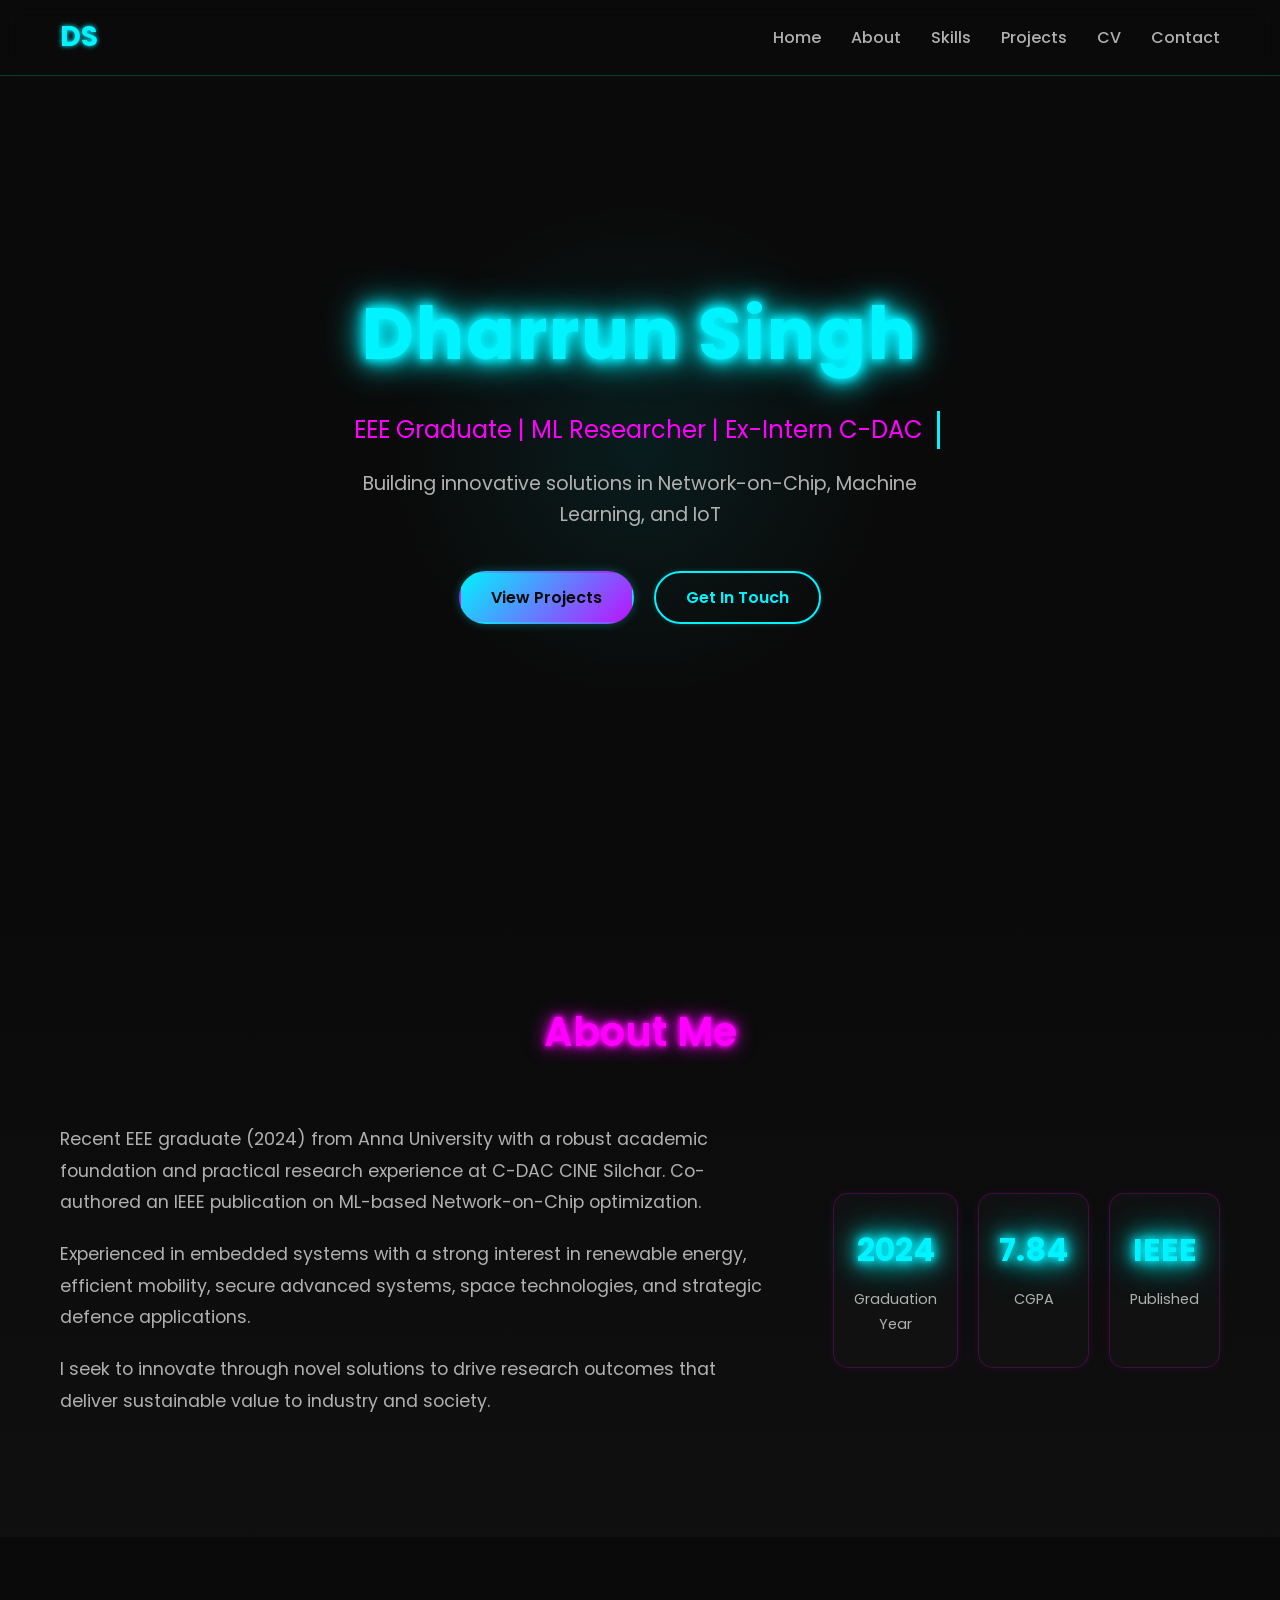
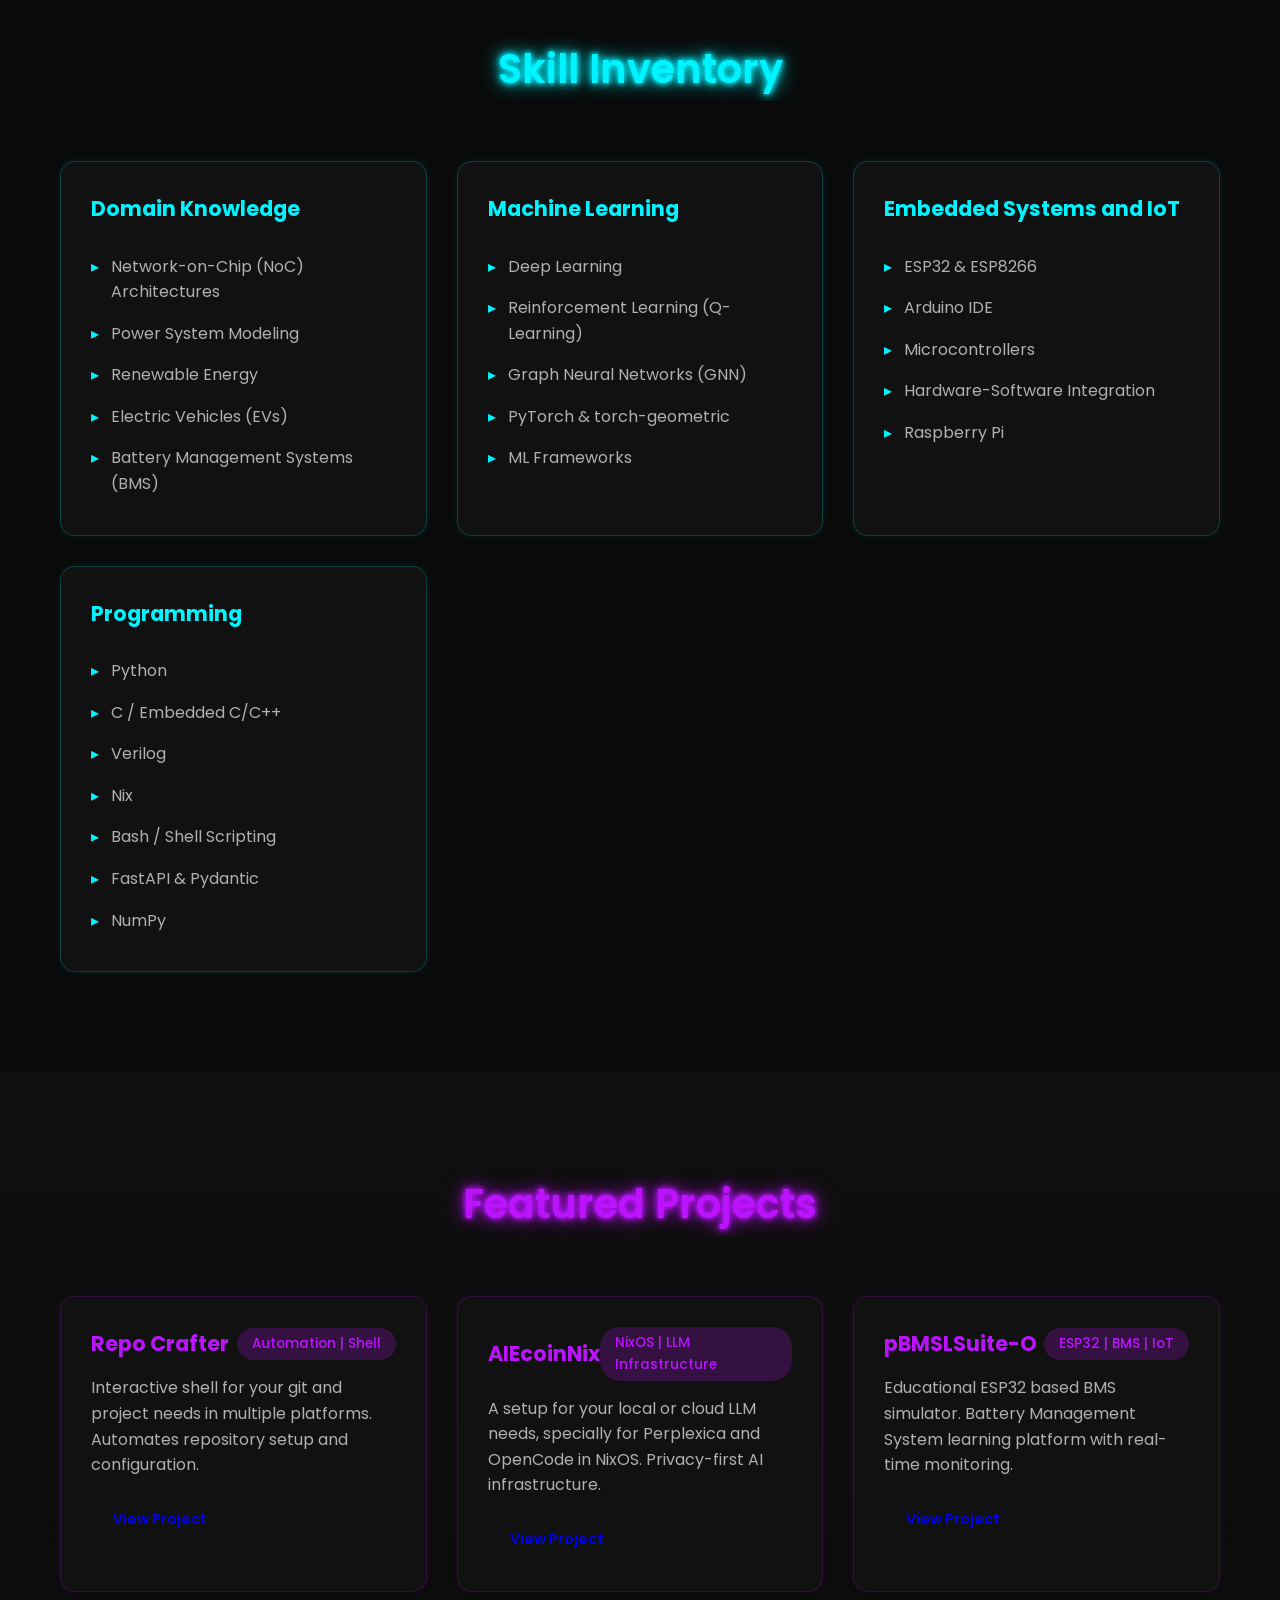
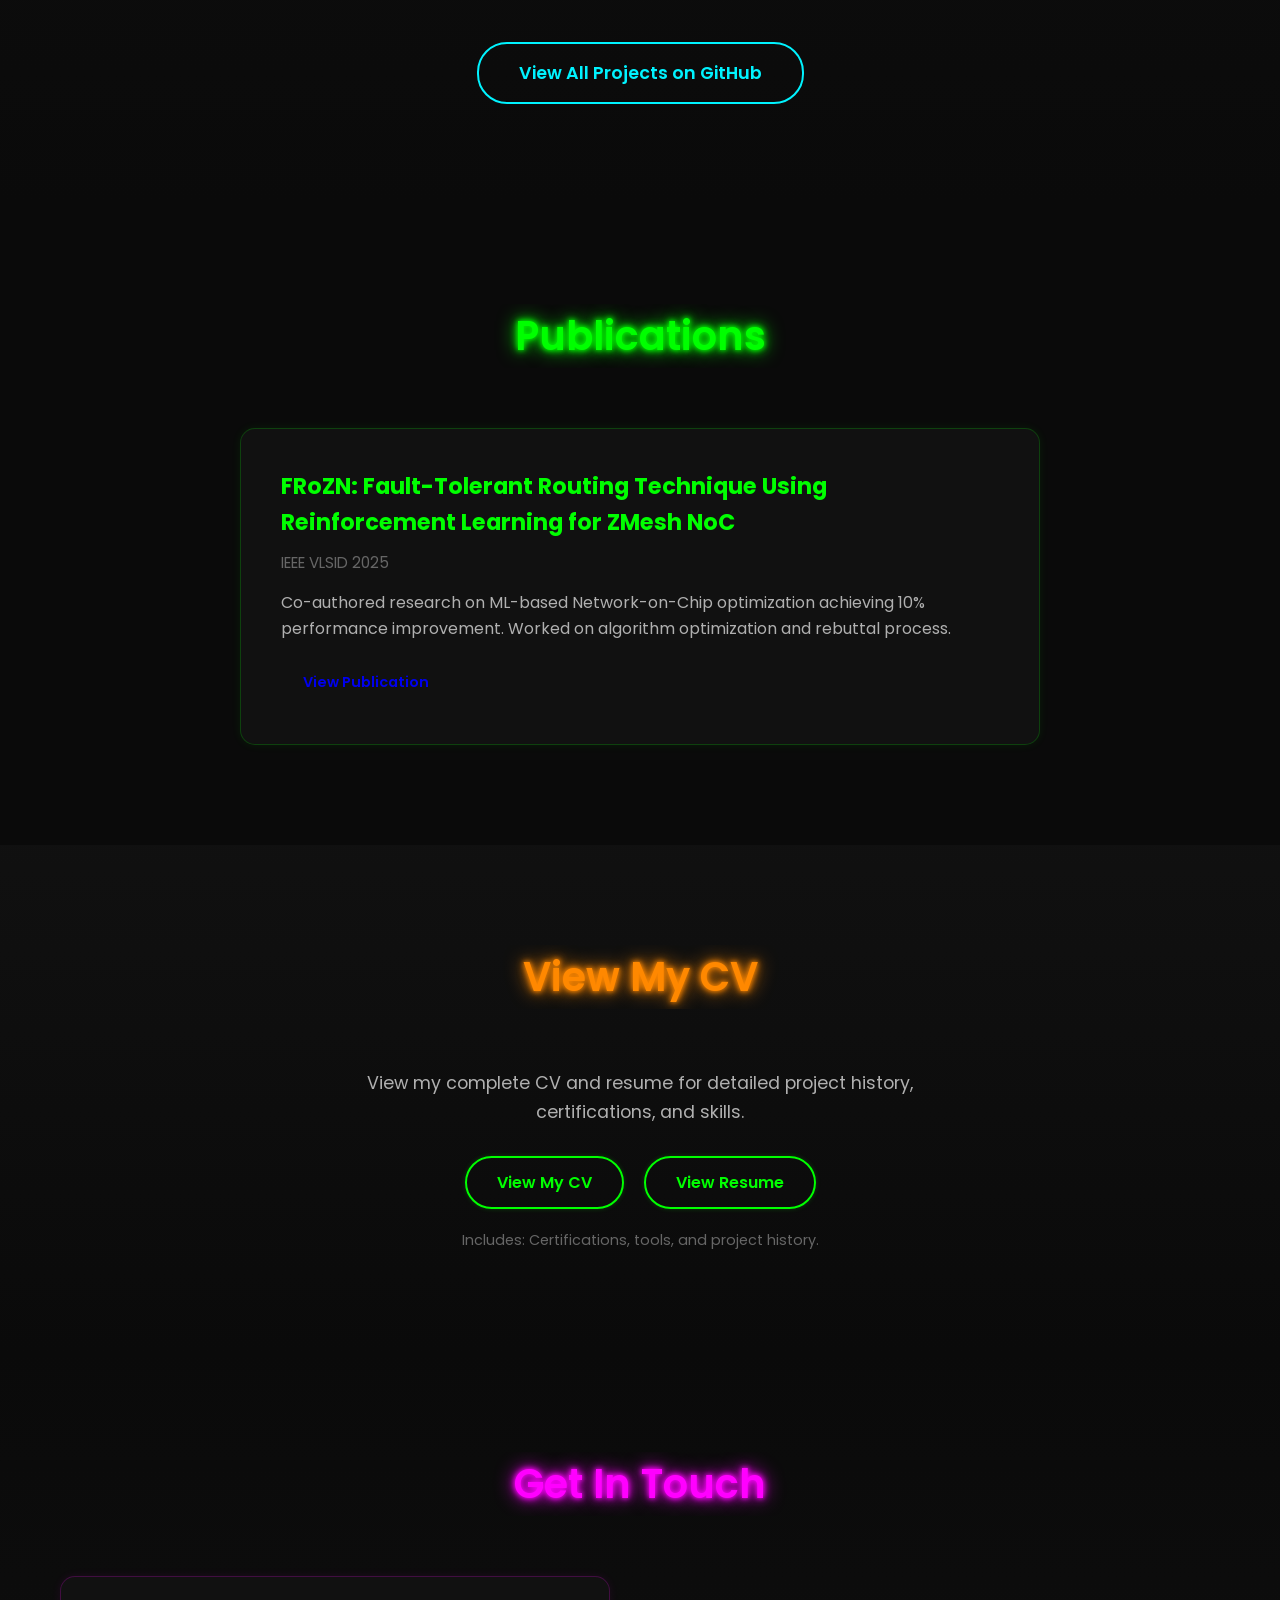
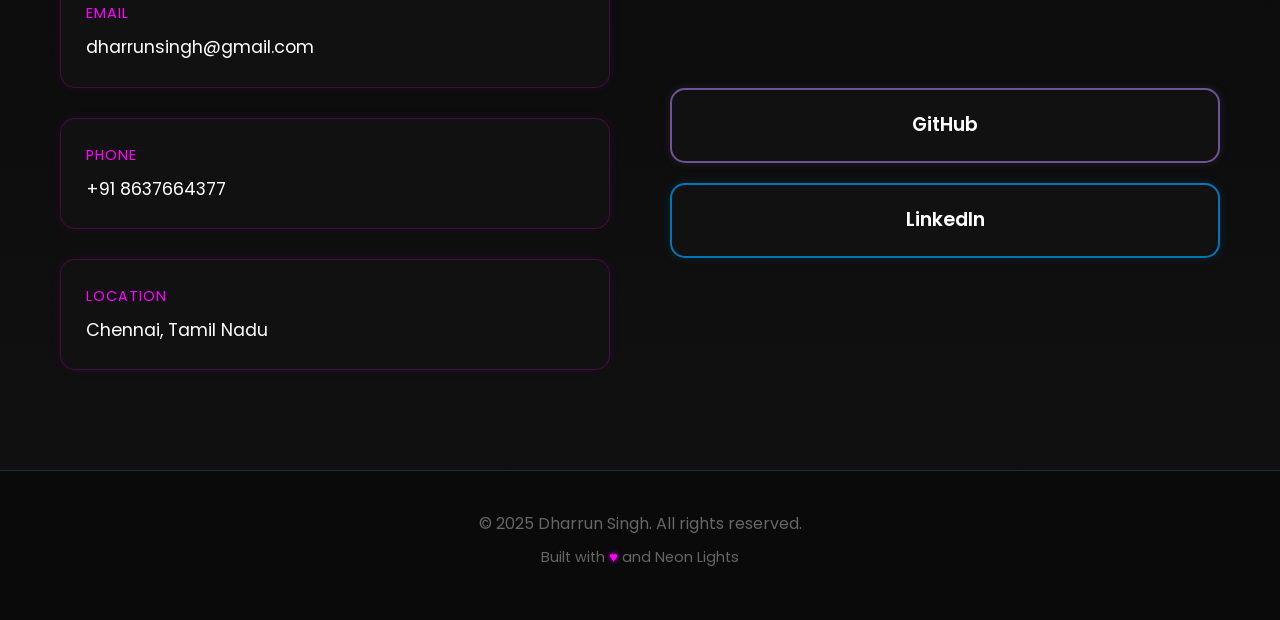
==== index.html @ f87e3d82 "Update CV section: View buttons with radium green style, shorter text" ====
<!DOCTYPE html>
<html lang="en">
<head>
    <meta charset="UTF-8">
    <meta name="viewport" content="width=device-width, initial-scale=1.0">
    <title>Dharrun Singh - Portfolio</title>
    <link rel="stylesheet" href="style.css">
    <link href="https://fonts.googleapis.com/css2?family=Poppins:wght@300;400;600;700&display=swap" rel="stylesheet">
</head>
<body>
    <!-- Navigation -->
    <nav class="navbar">
        <div class="nav-container">
            <a href="#home" class="nav-logo">DS</a>
            <ul class="nav-menu">
                <li><a href="#home" class="nav-link">Home</a></li>
                <li><a href="#about" class="nav-link">About</a></li>
                <li><a href="#skills" class="nav-link">Skills</a></li>
                <li><a href="#projects" class="nav-link">Projects</a></li>
                <li><a href="#cv" class="nav-link">CV</a></li>
                <li><a href="#contact" class="nav-link">Contact</a></li>
            </ul>
            <div class="hamburger">
                <span class="bar"></span>
                <span class="bar"></span>
                <span class="bar"></span>
            </div>
        </div>
    </nav>

    <!-- Hero Section -->
    <section id="home" class="hero">
        <div class="hero-content">
            <h1 class="neon-text">Dharrun Singh</h1>
            <h2 class="subtitle">EEE Graduate | ML Researcher | Ex-Intern C-DAC</h2>
            <p class="hero-description">Building innovative solutions in Network-on-Chip, Machine Learning, and IoT</p>
            <div class="hero-buttons">
                <a href="#projects" class="btn btn-primary">View Projects</a>
                <a href="#contact" class="btn btn-secondary">Get In Touch</a>
            </div>
        </div>
        <div class="hero-glow"></div>
    </section>

    <!-- About Section -->
    <section id="about" class="about">
        <div class="container">
            <h2 class="section-title neon-text-pink">About Me</h2>
            <div class="about-content">
                <div class="about-text">
                    <p>Recent EEE graduate (2024) from Anna University with a robust academic foundation and practical research experience at C-DAC CINE Silchar. Co-authored an IEEE publication on ML-based Network-on-Chip optimization.</p>
                    <p>Experienced in embedded systems with a strong interest in renewable energy, efficient mobility, secure advanced systems, space technologies, and strategic defence applications.</p>
                    <p>I seek to innovate through novel solutions to drive research outcomes that deliver sustainable value to industry and society.</p>
                </div>
                <div class="about-stats">
                    <div class="stat-item">
                        <span class="stat-number neon-text">2024</span>
                        <span class="stat-label">Graduation Year</span>
                    </div>
                    <div class="stat-item">
                        <span class="stat-number neon-text">7.84</span>
                        <span class="stat-label">CGPA</span>
                    </div>
                    <div class="stat-item">
                        <span class="stat-number neon-text">IEEE</span>
                        <span class="stat-label">Published</span>
                    </div>
                </div>
            </div>
        </div>
    </section>

    <!-- Skills Section -->
    <section id="skills" class="skills">
        <div class="container">
            <h2 class="section-title neon-text-cyan">Skill Inventory</h2>
            <div class="skills-grid">
                <div class="skill-card">
                    <h3>Domain Knowledge</h3>
                    <ul>
                        <li>Network-on-Chip (NoC) Architectures</li>
                        <li>Power System Modeling</li>
                        <li>Renewable Energy</li>
                        <li>Electric Vehicles (EVs)</li>
                        <li>Battery Management Systems (BMS)</li>
                    </ul>
                </div>
                <div class="skill-card">
                    <h3>Machine Learning</h3>
                    <ul>
                        <li>Deep Learning</li>
                        <li>Reinforcement Learning (Q-Learning)</li>
                        <li>Graph Neural Networks (GNN)</li>
                        <li>PyTorch & torch-geometric</li>
                        <li>ML Frameworks</li>
                    </ul>
                </div>
                <div class="skill-card">
                    <h3>Embedded Systems and IoT</h3>
                    <ul>
                        <li>ESP32 & ESP8266</li>
                        <li>Arduino IDE</li>
                        <li>Microcontrollers</li>
                        <li>Hardware-Software Integration</li>
                        <li>Raspberry Pi</li>
                    </ul>
                </div>
                <div class="skill-card">
                    <h3>Programming</h3>
                    <ul>
                        <li>Python</li>
                        <li>C / Embedded C/C++</li>
                        <li>Verilog</li>
                        <li>Nix</li>
                        <li>Bash / Shell Scripting</li>
                        <li>FastAPI & Pydantic</li>
                        <li>NumPy</li>
                    </ul>
                </div>
            </div>
        </div>
    </section>

    <!-- Projects Section -->
    <section id="projects" class="projects">
        <div class="container">
            <h2 class="section-title neon-text-purple">Featured Projects</h2>
            <div class="projects-grid">
                <div class="project-card">
                    <div class="project-header">
                        <h3>Repo Crafter</h3>
                        <span class="project-tag">Automation | Shell</span>
                    </div>
                    <p class="project-description">Interactive shell for your git and project needs in multiple platforms. Automates repository setup and configuration.</p>
                    <div class="project-links">
                        <a href="https://github.com/DevKingofEarth/Repo-Crafter" target="_blank" class="btn btn-small">View Project</a>
                    </div>
                </div>
                <div class="project-card">
                    <div class="project-header">
                        <h3>AIEcoinNix</h3>
                        <span class="project-tag">NixOS | LLM Infrastructure</span>
                    </div>
                    <p class="project-description">A setup for your local or cloud LLM needs, specially for Perplexica and OpenCode in NixOS. Privacy-first AI infrastructure.</p>
                    <div class="project-links">
                        <a href="https://github.com/DevKingofEarth/AIEcoinNix" target="_blank" class="btn btn-small">View Project</a>
                    </div>
                </div>
                <div class="project-card">
                    <div class="project-header">
                        <h3>pBMSLSuite-O</h3>
                        <span class="project-tag">ESP32 | BMS | IoT</span>
                    </div>
                    <p class="project-description">Educational ESP32 based BMS simulator. Battery Management System learning platform with real-time monitoring.</p>
                    <div class="project-links">
                        <a href="https://github.com/DevKingofEarth/pBMSLSuite-O" target="_blank" class="btn btn-small">View Project</a>
                    </div>
                </div>

            </div>
            <div class="github-link">
                <a href="https://github.com/DevKingofEarth" target="_blank" class="btn btn-outline">
                    <span>View All Projects on GitHub</span>
                </a>
            </div>
        </div>
    </section>

    <!-- Publications Section -->
    <section class="publications">
        <div class="container">
            <h2 class="section-title neon-text-lime">Publications</h2>
            <div class="publication-card">
                <h3>FRoZN: Fault-Tolerant Routing Technique Using Reinforcement Learning for ZMesh NoC</h3>
                <p class="publication-publisher">IEEE VLSID 2025</p>
                <p class="publication-description">Co-authored research on ML-based Network-on-Chip optimization achieving 10% performance improvement. Worked on algorithm optimization and rebuttal process.</p>
                <a href="https://ieeexplore.ieee.org/document/10900681" target="_blank" class="btn btn-small">View Publication</a>
            </div>
        </div>
    </section>

    <!-- CV Section -->
    <section id="cv" class="cv-download">
        <div class="container">
            <h2 class="section-title neon-text-orange">View My CV</h2>
            <div class="cv-content">
                <p class="cv-description">View my complete CV and resume for detailed project history, certifications, and skills.</p>
                <div class="cv-buttons">
                    <a href="https://rxresu.me/devkingofearth/dharrun-singh-cv" target="_blank" rel="noopener noreferrer" class="btn btn-cv">
                        View My CV
                    </a>
                    <a href="https://rxresu.me/devkingofearth/dharrun-singh-resume" target="_blank" rel="noopener noreferrer" class="btn btn-cv">
                        View Resume
                    </a>
                </div>
                <p class="cv-note">Includes: Certifications, tools, and project history.</p>
            </div>
        </div>
    </section>

    <!-- Contact Section -->
    <section id="contact" class="contact">
        <div class="container">
            <h2 class="section-title neon-text-pink">Get In Touch</h2>
            <div class="contact-content">
                <div class="contact-info">
                    <div class="contact-item">
                        <span class="contact-label">Email</span>
                        <a href="mailto:dharrunsingh@gmail.com" class="contact-value">dharrunsingh@gmail.com</a>
                    </div>
                    <div class="contact-item">
                        <span class="contact-label">Phone</span>
                        <a href="tel:+918637664377" class="contact-value">+91 8637664377</a>
                    </div>
                    <div class="contact-item">
                        <span class="contact-label">Location</span>
                        <span class="contact-value">Chennai, Tamil Nadu</span>
                    </div>
                </div>
                <div class="social-links">
                    <a href="https://github.com/DevKingofEarth" target="_blank" class="social-link github">
                        <span>GitHub</span>
                    </a>
                    <a href="https://www.linkedin.com/in/dharrun-singh" target="_blank" class="social-link linkedin">
                        <span>LinkedIn</span>
                    </a>
                </div>
            </div>
        </div>
    </section>

    <!-- Footer -->
    <footer class="footer">
        <div class="container">
            <p>&copy; 2025 Dharrun Singh. All rights reserved.</p>
            <p class="footer-tagline">Built with <span class="neon-heart">♥</span> and Neon Lights</p>
        </div>
    </footer>

    <script>
        // Mobile menu toggle
        const hamburger = document.querySelector('.hamburger');
        const navMenu = document.querySelector('.nav-menu');

        hamburger.addEventListener('click', () => {
            hamburger.classList.toggle('active');
            navMenu.classList.toggle('active');
        });

        // Close menu on link click
        document.querySelectorAll('.nav-link').forEach(link => {
            link.addEventListener('click', () => {
                hamburger.classList.remove('active');
                navMenu.classList.remove('active');
            });
        });

        // Smooth scroll
        document.querySelectorAll('a[href^="#"]').forEach(anchor => {
            anchor.addEventListener('click', function (e) {
                e.preventDefault();
                document.querySelector(this.getAttribute('href')).scrollIntoView({
                    behavior: 'smooth'
                });
            });
        });
    </script>
    
    <!-- Scroll Animations -->
    <script src="animations.js"></script>
</body>
</html>
---- style.css ----
/* ===== CSS Reset & Base ===== */
* {
    margin: 0;
    padding: 0;
    box-sizing: border-box;
}

:root {
    /* Neon Colors */
    --neon-cyan: #00f3ff;
    --neon-pink: #ff00ff;
    --neon-purple: #bc13fe;
    --neon-lime: #00ff00;
    --neon-orange: #ff8800;
    
    /* Background */
    --bg-dark: #0a0a0a;
    --bg-card: #111111;
    --bg-card-hover: #1a1a1a;
    
    /* Text */
    --text-primary: #ffffff;
    --text-secondary: #b0b0b0;
    --text-muted: #666666;
}

body {
    font-family: 'Poppins', sans-serif;
    background-color: var(--bg-dark);
    color: var(--text-primary);
    line-height: 1.6;
    overflow-x: hidden;
}

.container {
    max-width: 1200px;
    margin: 0 auto;
    padding: 0 20px;
}

/* ===== Neon Text Effects ===== */
.neon-text {
    color: var(--neon-cyan);
    text-shadow:
        0 0 8px var(--neon-cyan),
        0 0 15px var(--neon-cyan),
        0 0 25px var(--neon-cyan),
        0 0 40px var(--neon-cyan);
    animation: neon-pulse 2s ease-in-out infinite alternate;
}

.neon-text-pink {
    color: var(--neon-pink);
    text-shadow:
        0 0 5px var(--neon-pink),
        0 0 10px var(--neon-pink),
        0 0 20px var(--neon-pink);
}

.neon-text-cyan {
    color: var(--neon-cyan);
    text-shadow:
        0 0 5px var(--neon-cyan),
        0 0 10px var(--neon-cyan),
        0 0 20px var(--neon-cyan);
}

.neon-text-purple {
    color: var(--neon-purple);
    text-shadow:
        0 0 5px var(--neon-purple),
        0 0 10px var(--neon-purple),
        0 0 20px var(--neon-purple);
}

.neon-text-lime {
    color: var(--neon-lime);
    text-shadow:
        0 0 5px var(--neon-lime),
        0 0 10px var(--neon-lime),
        0 0 20px var(--neon-lime);
}

@keyframes neon-pulse {
    from {
        text-shadow:
            0 0 5px var(--neon-cyan),
            0 0 10px var(--neon-cyan),
            0 0 20px var(--neon-cyan);
    }
    to {
        text-shadow:
            0 0 10px var(--neon-cyan),
            0 0 20px var(--neon-cyan),
            0 0 30px var(--neon-cyan),
            0 0 40px var(--neon-cyan);
    }
}

/* ===== Navigation ===== */
.navbar {
    position: fixed;
    top: 0;
    left: 0;
    right: 0;
    background: rgba(10, 10, 10, 0.9);
    backdrop-filter: blur(10px);
    border-bottom: 1px solid rgba(0, 243, 255, 0.2);
    z-index: 1000;
    padding: 15px 0;
}

.nav-container {
    max-width: 1200px;
    margin: 0 auto;
    padding: 0 20px;
    display: flex;
    justify-content: space-between;
    align-items: center;
}

.nav-logo {
    font-size: 28px;
    font-weight: 700;
    color: var(--neon-cyan);
    text-decoration: none;
    text-shadow: 0 0 5px var(--neon-cyan);
    transition: all 0.3s ease;
}

.nav-logo:hover {
    text-shadow: 0 0 10px var(--neon-cyan), 0 0 20px var(--neon-cyan);
}

.nav-menu {
    display: flex;
    list-style: none;
    gap: 30px;
}

.nav-link {
    color: var(--text-secondary);
    text-decoration: none;
    font-weight: 500;
    transition: all 0.3s ease;
    position: relative;
}

.nav-link:hover {
    color: var(--neon-cyan);
}

.nav-link::after {
    content: '';
    position: absolute;
    bottom: -5px;
    left: 0;
    width: 0;
    height: 2px;
    background: var(--neon-cyan);
    box-shadow: 0 0 5px var(--neon-cyan);
    transition: width 0.3s ease;
}

.nav-link:hover::after {
    width: 100%;
}

.hamburger {
    display: none;
    flex-direction: column;
    cursor: pointer;
    gap: 5px;
}

.bar {
    width: 25px;
    height: 3px;
    background: var(--neon-cyan);
    box-shadow: 0 0 5px var(--neon-cyan);
    transition: all 0.3s ease;
}

/* ===== Hero Section ===== */
.hero {
    min-height: 100vh;
    display: flex;
    align-items: center;
    justify-content: center;
    position: relative;
    overflow: hidden;
    padding: 100px 20px;
}

.hero-content {
    text-align: center;
    z-index: 2;
}

.hero h1 {
    font-size: 4.5rem;
    font-weight: 700;
    margin-bottom: 20px;
    letter-spacing: 2px;
}

.subtitle {
    font-size: 1.5rem;
    color: var(--neon-pink);
    margin-bottom: 20px;
    font-weight: 400;
}

.hero-description {
    font-size: 1.2rem;
    color: var(--text-secondary);
    max-width: 600px;
    margin: 0 auto 40px;
}

.hero-buttons {
    display: flex;
    gap: 20px;
    justify-content: center;
    flex-wrap: wrap;
}

.hero-glow {
    position: absolute;
    width: 500px;
    height: 500px;
    background: radial-gradient(circle, rgba(0, 243, 255, 0.08) 0%, transparent 70%);
    top: 50%;
    left: 50%;
    transform: translate(-50%, -50%);
    pointer-events: none;
    z-index: 1;
}

/* ===== Buttons ===== */
.btn {
    padding: 12px 30px;
    border-radius: 30px;
    text-decoration: none;
    font-weight: 600;
    transition: all 0.3s ease;
    display: inline-block;
    border: 2px solid transparent;
}

.btn-primary {
    background: linear-gradient(135deg, var(--neon-cyan), var(--neon-purple));
    color: var(--bg-dark);
    box-shadow: 0 0 10px rgba(0, 243, 255, 0.3);
}

.btn-primary:hover {
    box-shadow: 0 0 15px rgba(0, 243, 255, 0.4), 0 0 30px rgba(188, 19, 254, 0.3);
    transform: translateY(-3px);
}

.btn-secondary {
    background: transparent;
    color: var(--neon-cyan);
    border: 2px solid var(--neon-cyan);
    box-shadow: 0 0 5px rgba(0, 243, 255, 0.2);
}

.btn-secondary:hover {
    background: rgba(0, 243, 255, 0.1);
    box-shadow: 0 0 10px rgba(0, 243, 255, 0.3);
}

.btn-outline {
    background: transparent;
    color: var(--neon-cyan);
    border: 2px solid var(--neon-cyan);
    padding: 15px 40px;
    font-size: 1.1rem;
}

.btn-outline:hover {
    background: var(--neon-cyan);
    color: var(--bg-dark);
    box-shadow: 0 0 15px var(--neon-cyan);
}

/* CV Buttons - Radium Green Style */
.btn-cv {
    background: transparent;
    color: var(--neon-lime);
    border: 2px solid var(--neon-lime);
    box-shadow: 0 0 5px rgba(0, 255, 0, 0.2);
}

.btn-cv:hover {
    background: rgba(0, 255, 0, 0.1);
    box-shadow: 0 0 10px rgba(0, 255, 0, 0.3);
    transform: translateY(-3px);
}

.btn-small {
    padding: 8px 20px;
    font-size: 0.9rem;
}

.btn.disabled {
    opacity: 0.5;
    cursor: not-allowed;
}

/* ===== Section Titles ===== */
.section-title {
    font-size: 2.5rem;
    text-align: center;
    margin-bottom: 60px;
    font-weight: 600;
}

/* ===== About Section ===== */
.about {
    padding: 100px 0;
    background: linear-gradient(180deg, var(--bg-dark) 0%, rgba(17, 17, 17, 0.8) 100%);
}

.about-content {
    display: grid;
    grid-template-columns: 2fr 1fr;
    gap: 60px;
    align-items: center;
}

.about-text p {
    color: var(--text-secondary);
    margin-bottom: 20px;
    font-size: 1.1rem;
    line-height: 1.8;
}

.about-stats {
    display: grid;
    grid-template-columns: repeat(3, 1fr);
    gap: 20px;
}

.stat-item {
    text-align: center;
    padding: 30px 20px;
    background: var(--bg-card);
    border-radius: 15px;
    border: 1px solid rgba(255, 0, 255, 0.2);
    box-shadow: 0 0 10px rgba(255, 0, 255, 0.08);
    transition: all 0.3s ease;
}

.stat-item:hover {
    transform: translateY(-5px);
    box-shadow: 0 0 15px rgba(255, 0, 255, 0.2);
    border-color: var(--neon-pink);
}

.stat-number {
    display: block;
    font-size: 2rem;
    font-weight: 700;
    margin-bottom: 10px;
}

.stat-label {
    color: var(--text-secondary);
    font-size: 0.9rem;
}

/* ===== Skills Section ===== */
.skills {
    padding: 100px 0;
}

.skills-grid {
    display: grid;
    grid-template-columns: repeat(auto-fit, minmax(300px, 1fr));
    gap: 30px;
}

.skill-card {
    background: var(--bg-card);
    border-radius: 15px;
    padding: 30px;
    border: 1px solid rgba(0, 243, 255, 0.2);
    box-shadow: 0 0 10px rgba(0, 243, 255, 0.08);
    transition: all 0.3s ease;
}

.skill-card:hover {
    transform: translateY(-5px);
    box-shadow: 0 0 15px rgba(0, 243, 255, 0.2);
    border-color: var(--neon-cyan);
}

.skill-card h3 {
    color: var(--neon-cyan);
    margin-bottom: 20px;
    font-size: 1.3rem;
}

.skill-card ul {
    list-style: none;
}

.skill-card li {
    color: var(--text-secondary);
    padding: 8px 0;
    padding-left: 20px;
    position: relative;
}

.skill-card li::before {
    content: '▸';
    position: absolute;
    left: 0;
    color: var(--neon-cyan);
}

/* ===== Projects Section ===== */
.projects {
    padding: 100px 0;
    background: linear-gradient(180deg, rgba(17, 17, 17, 0.8) 0%, var(--bg-dark) 100%);
}

.projects-grid {
    display: grid;
    grid-template-columns: repeat(auto-fit, minmax(350px, 1fr));
    gap: 30px;
    margin-bottom: 50px;
}

.project-card {
    background: var(--bg-card);
    border-radius: 15px;
    padding: 30px;
    border: 1px solid rgba(188, 19, 254, 0.2);
    box-shadow: 0 0 10px rgba(188, 19, 254, 0.08);
    transition: all 0.3s ease;
}

.project-card:hover {
    transform: translateY(-5px);
    box-shadow: 0 0 15px rgba(188, 19, 254, 0.2);
    border-color: var(--neon-purple);
}

.project-header {
    display: flex;
    justify-content: space-between;
    align-items: center;
    margin-bottom: 15px;
}

.project-header h3 {
    color: var(--neon-purple);
    font-size: 1.3rem;
}

.project-tag {
    background: rgba(188, 19, 254, 0.2);
    color: var(--neon-purple);
    padding: 5px 15px;
    border-radius: 20px;
    font-size: 0.85rem;
    font-weight: 500;
}

.project-description {
    color: var(--text-secondary);
    margin-bottom: 20px;
    line-height: 1.6;
}

.github-link {
    text-align: center;
}

/* ===== Publications Section ===== */
.publications {
    padding: 100px 0;
}

.publication-card {
    background: var(--bg-card);
    border-radius: 15px;
    padding: 40px;
    border: 1px solid rgba(0, 255, 0, 0.2);
    box-shadow: 0 0 10px rgba(0, 255, 0, 0.08);
    max-width: 800px;
    margin: 0 auto;
    transition: all 0.3s ease;
}

.publication-card:hover {
    box-shadow: 0 0 15px rgba(0, 255, 0, 0.2);
    border-color: var(--neon-lime);
}

.publication-card h3 {
    color: var(--neon-lime);
    font-size: 1.4rem;
    margin-bottom: 10px;
}

.publication-publisher {
    color: var(--text-muted);
    font-size: 0.95rem;
    margin-bottom: 15px;
}

.publication-description {
    color: var(--text-secondary);
    margin-bottom: 20px;
    line-height: 1.6;
}

/* ===== Contact Section ===== */
.contact {
    padding: 100px 0;
    background: linear-gradient(180deg, var(--bg-dark) 0%, rgba(17, 17, 17, 0.9) 100%);
}

.contact-content {
    display: grid;
    grid-template-columns: 1fr 1fr;
    gap: 60px;
}

.contact-info {
    display: flex;
    flex-direction: column;
    gap: 30px;
}

.contact-item {
    background: var(--bg-card);
    padding: 25px;
    border-radius: 15px;
    border: 1px solid rgba(255, 0, 255, 0.2);
    box-shadow: 0 0 10px rgba(255, 0, 255, 0.08);
    transition: all 0.3s ease;
}

.contact-item:hover {
    box-shadow: 0 0 15px rgba(255, 0, 255, 0.2);
    border-color: var(--neon-pink);
}

.contact-label {
    display: block;
    color: var(--neon-pink);
    font-size: 0.9rem;
    margin-bottom: 8px;
    text-transform: uppercase;
    letter-spacing: 1px;
}

.contact-value {
    color: var(--text-primary);
    font-size: 1.1rem;
    text-decoration: none;
    transition: color 0.3s ease;
}

.contact-value:hover {
    color: var(--neon-cyan);
}

.social-links {
    display: flex;
    flex-direction: column;
    justify-content: center;
    gap: 20px;
}

.social-link {
    display: block;
    padding: 20px 40px;
    text-align: center;
    text-decoration: none;
    border-radius: 15px;
    font-weight: 600;
    font-size: 1.2rem;
    transition: all 0.3s ease;
}

.social-link.github {
    background: var(--bg-card);
    color: var(--text-primary);
    border: 2px solid #6e5494;
    box-shadow: 0 0 10px rgba(110, 84, 148, 0.2);
}

.social-link.github:hover {
    background: #6e5494;
    box-shadow: 0 0 15px rgba(110, 84, 148, 0.3);
}

.social-link.linkedin {
    background: var(--bg-card);
    color: var(--text-primary);
    border: 2px solid #0077b5;
    box-shadow: 0 0 10px rgba(0, 119, 181, 0.2);
}

.social-link.linkedin:hover {
    background: #0077b5;
    box-shadow: 0 0 15px rgba(0, 119, 181, 0.3);
}

/* ===== CV Download Section ===== */
.cv-download {
    padding: 100px 0;
    background: linear-gradient(180deg, rgba(17, 17, 17, 0.9) 0%, var(--bg-dark) 100%);
    text-align: center;
}

.cv-content {
    max-width: 600px;
    margin: 0 auto;
}

.cv-description {
    color: var(--text-secondary);
    font-size: 1.1rem;
    margin-bottom: 30px;
}

.cv-buttons {
    display: flex;
    gap: 20px;
    justify-content: center;
    margin-bottom: 20px;
    flex-wrap: wrap;
}

.cv-note {
    color: var(--text-muted);
    font-size: 0.9rem;
}

.neon-text-orange {
    color: #ff8800;
    text-shadow: 0 0 5px #ff8800, 0 0 10px #ff8800, 0 0 20px #ff8800;
}

/* ===== Footer ===== */
.footer {
    padding: 40px 0;
    text-align: center;
    border-top: 1px solid rgba(0, 243, 255, 0.2);
}

.footer p {
    color: var(--text-muted);
    margin-bottom: 10px;
}

.footer-tagline {
    font-size: 0.9rem;
}

.neon-heart {
    color: var(--neon-pink);
    text-shadow: 0 0 5px var(--neon-pink);
    animation: heartbeat 1.5s ease-in-out infinite;
}

@keyframes heartbeat {
    0%, 100% { transform: scale(1); }
    50% { transform: scale(1.2); }
}

/* ===== Responsive Design ===== */
@media (max-width: 968px) {
    .nav-menu {
        position: fixed;
        left: -100%;
        top: 70px;
        flex-direction: column;
        background: rgba(10, 10, 10, 0.95);
        width: 100%;
        text-align: center;
        transition: 0.3s;
        padding: 20px 0;
        border-bottom: 1px solid rgba(0, 243, 255, 0.2);
    }

    .nav-menu.active {
        left: 0;
    }

    .hamburger {
        display: flex;
    }

    .hero h1 {
        font-size: 3rem;
    }

    .about-content {
        grid-template-columns: 1fr;
    }

    .about-stats {
        grid-template-columns: repeat(3, 1fr);
    }

    .contact-content {
        grid-template-columns: 1fr;
    }

    .social-links {
        flex-direction: row;
        justify-content: center;
    }
}

@media (max-width: 576px) {
    .hero h1 {
        font-size: 2.5rem;
    }

    .subtitle {
        font-size: 1.2rem;
    }

    .section-title {
        font-size: 2rem;
    }

    .skills-grid {
        grid-template-columns: 1fr;
    }

    .projects-grid {
        grid-template-columns: 1fr;
    }

    .about-stats {
        grid-template-columns: 1fr;
    }

    .social-links {
        flex-direction: column;
    }

    .hero-buttons {
        flex-direction: column;
        align-items: center;
    }

    .cv-buttons {
        flex-direction: column;
        align-items: center;
    }

    .cv-description {
        font-size: 1rem;
        padding: 0 20px;
    }
}

/* ===== Skill Progress Bars ===== */
.skill-bar {
    width: 100%;
    height: 8px;
    background: rgba(255, 255, 255, 0.1);
    border-radius: 4px;
    overflow: hidden;
    margin-top: 10px;
    box-shadow: inset 0 0 5px rgba(0, 0, 0, 0.3);
}

.skill-progress {
    height: 100%;
    background: linear-gradient(90deg, var(--neon-cyan), var(--neon-purple));
    border-radius: 4px;
    box-shadow: 0 0 10px var(--neon-cyan);
    transform-origin: left;
    animation: skill-fill 1.5s ease-out forwards;
}

@keyframes skill-fill {
    from {
        transform: scaleX(0);
    }
    to {
        transform: scaleX(1);
    }
}

/* Different skill levels */
.skill-90 { width: 90%; }
.skill-85 { width: 85%; }
.skill-80 { width: 80%; }
.skill-75 { width: 75%; }

/* ===== Scroll Animations ===== */
.animate-on-scroll {
    opacity: 0;
    transform: translateY(30px);
    transition: opacity 0.6s ease, transform 0.6s ease;
}

.animate-on-scroll.animate-in {
    opacity: 1;
    transform: translateY(0);
}

/* Title reveal animation */
.section-title {
    position: relative;
    overflow: hidden;
}

.section-title::after {
    content: '';
    position: absolute;
    bottom: 0;
    left: 50%;
    width: 0;
    height: 3px;
    background: linear-gradient(90deg, var(--neon-cyan), var(--neon-pink));
    transition: width 0.6s ease, left 0.6s ease;
}

.section-title.title-revealed::after {
    width: 100px;
    left: calc(50% - 50px);
}

/* Enhanced card hover effects */
.skill-card,
.project-card,
.contact-item,
.stat-item {
    transition: transform 0.3s ease, box-shadow 0.3s ease, border-color 0.3s ease;
}

.skill-card:hover,
.project-card:hover {
    transform: translateY(-10px) scale(1.02);
}

/* Typing cursor for hero */
.subtitle {
    border-right: 3px solid var(--neon-cyan);
    animation: blink 1s infinite;
}

@keyframes blink {
    0%, 50% { border-color: var(--neon-cyan); }
    51%, 100% { border-color: transparent; }
}

/* ===== Scrollbar ===== */
::-webkit-scrollbar {
    width: 10px;
}

::-webkit-scrollbar-track {
    background: var(--bg-dark);
}

::-webkit-scrollbar-thumb {
    background: var(--neon-cyan);
    border-radius: 5px;
    box-shadow: 0 0 6px var(--neon-cyan);
}

::-webkit-scrollbar-thumb:hover {
    background: var(--neon-pink);
    box-shadow: 0 0 6px var(--neon-pink);
}
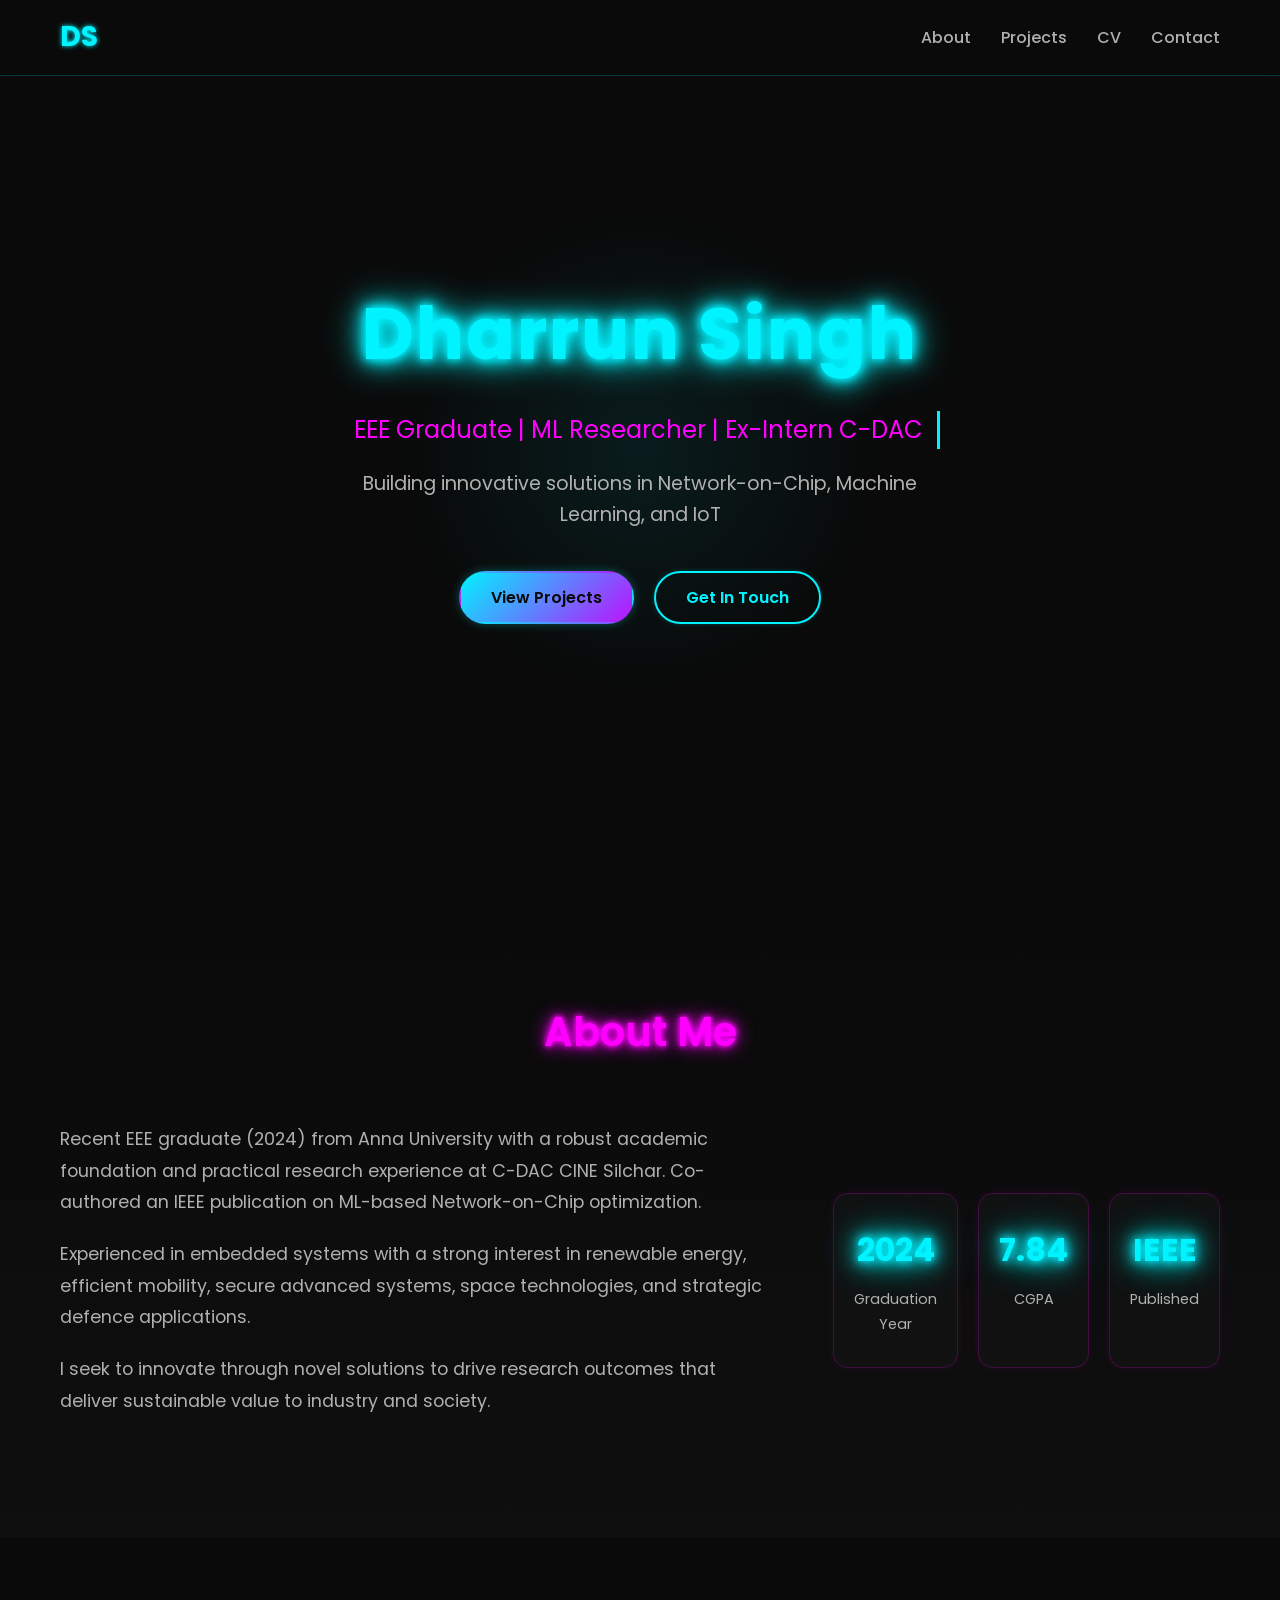
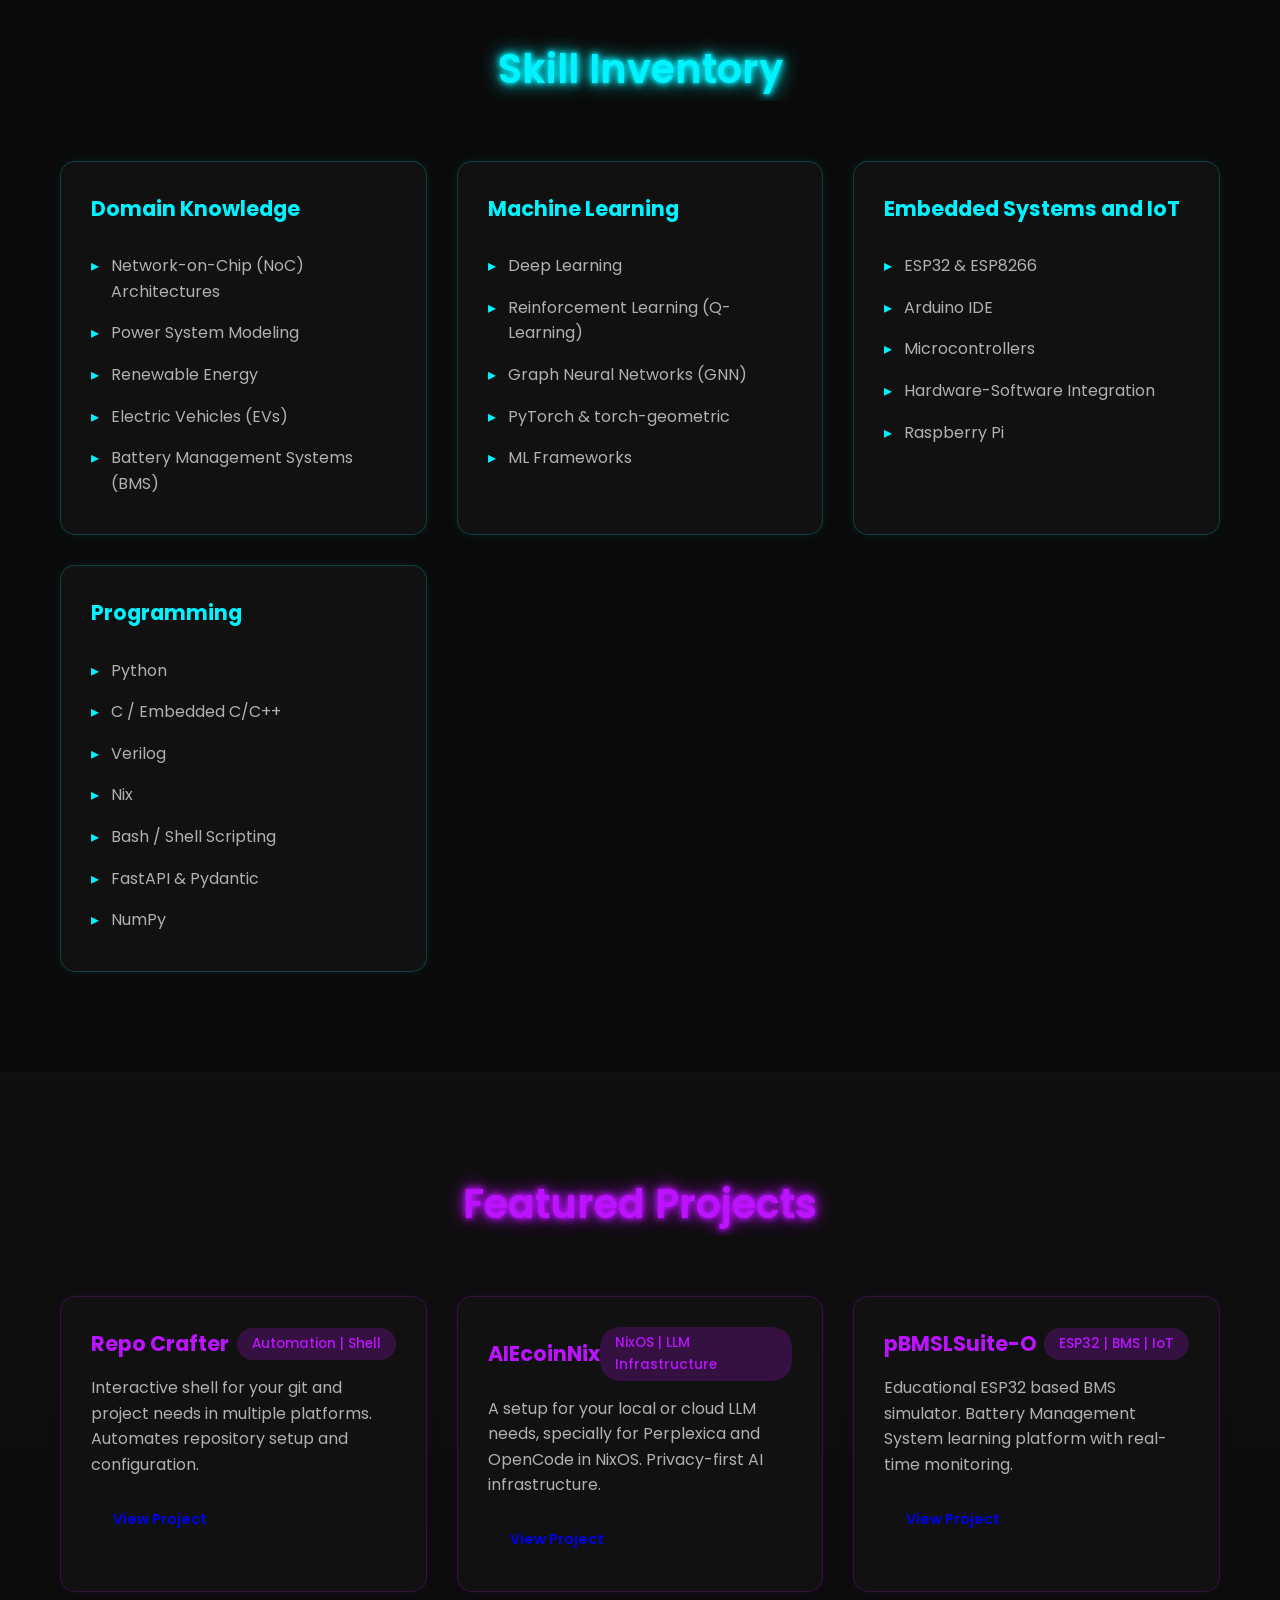
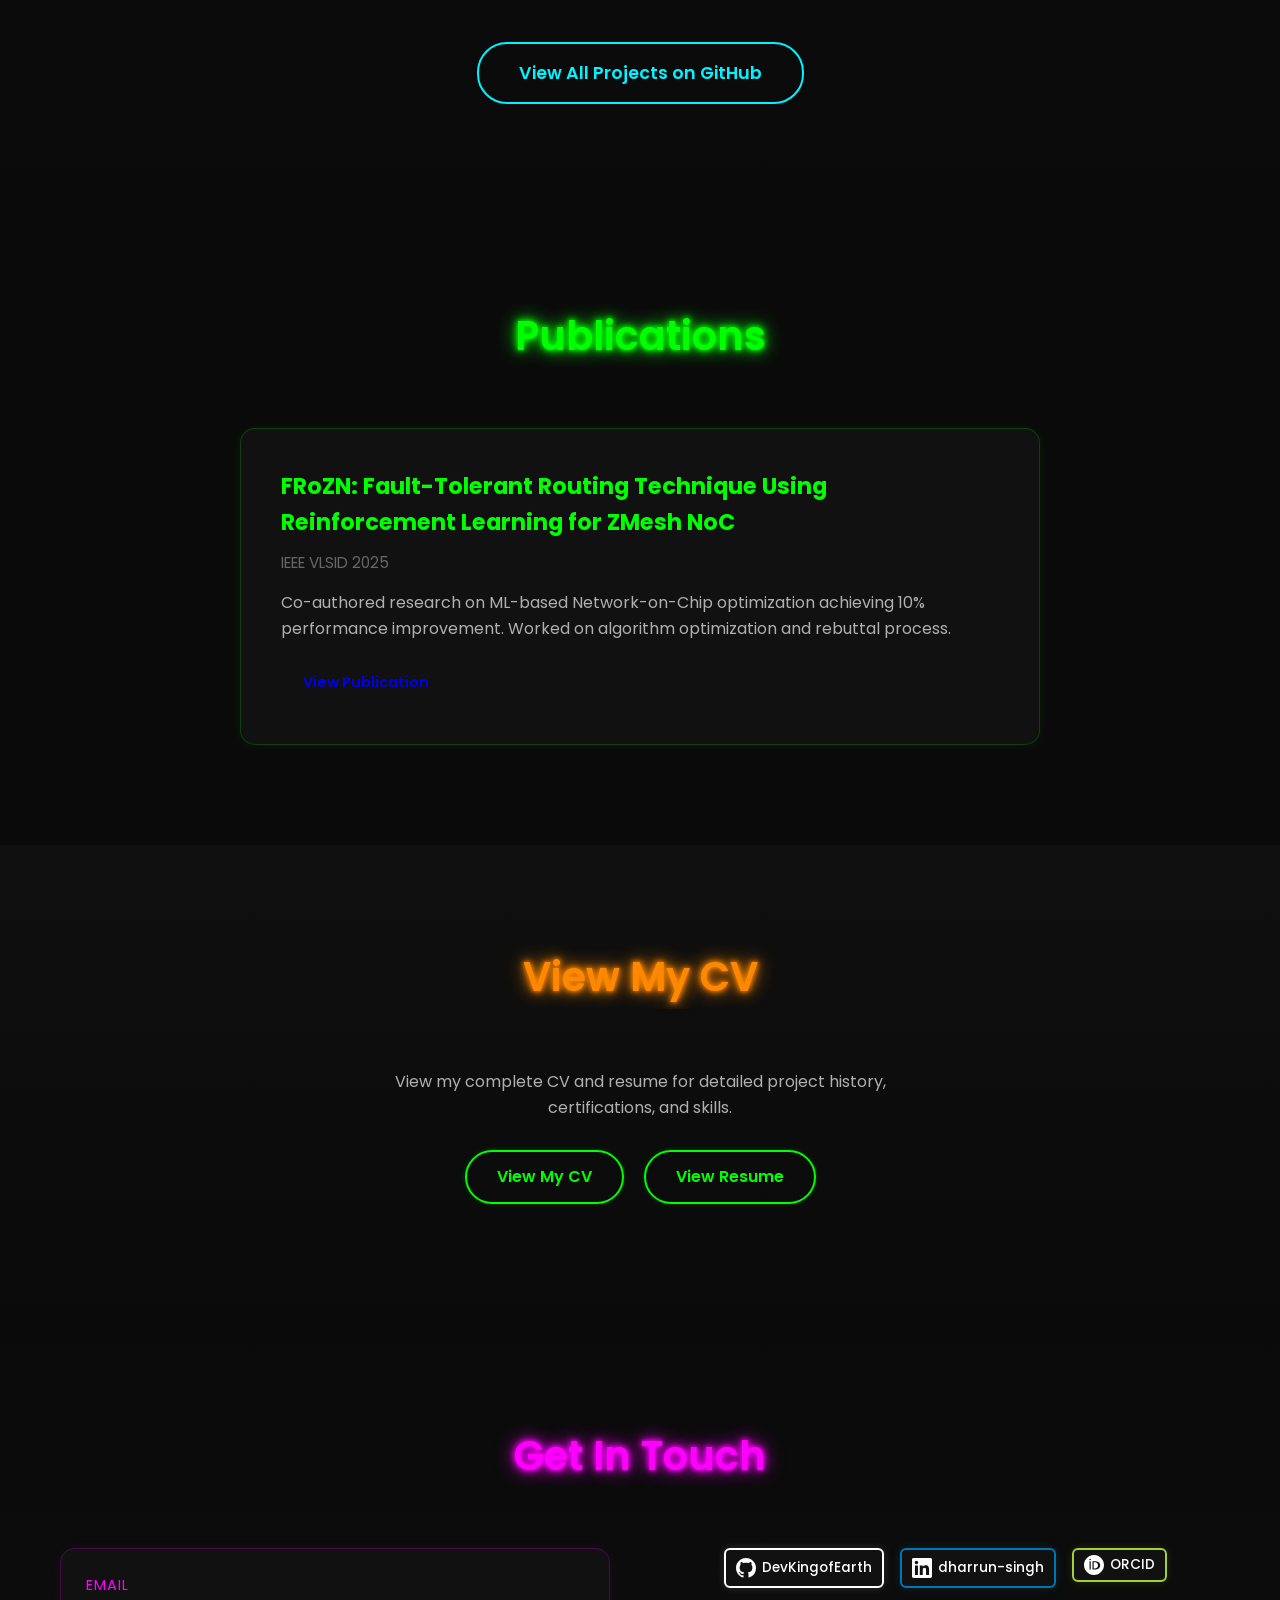
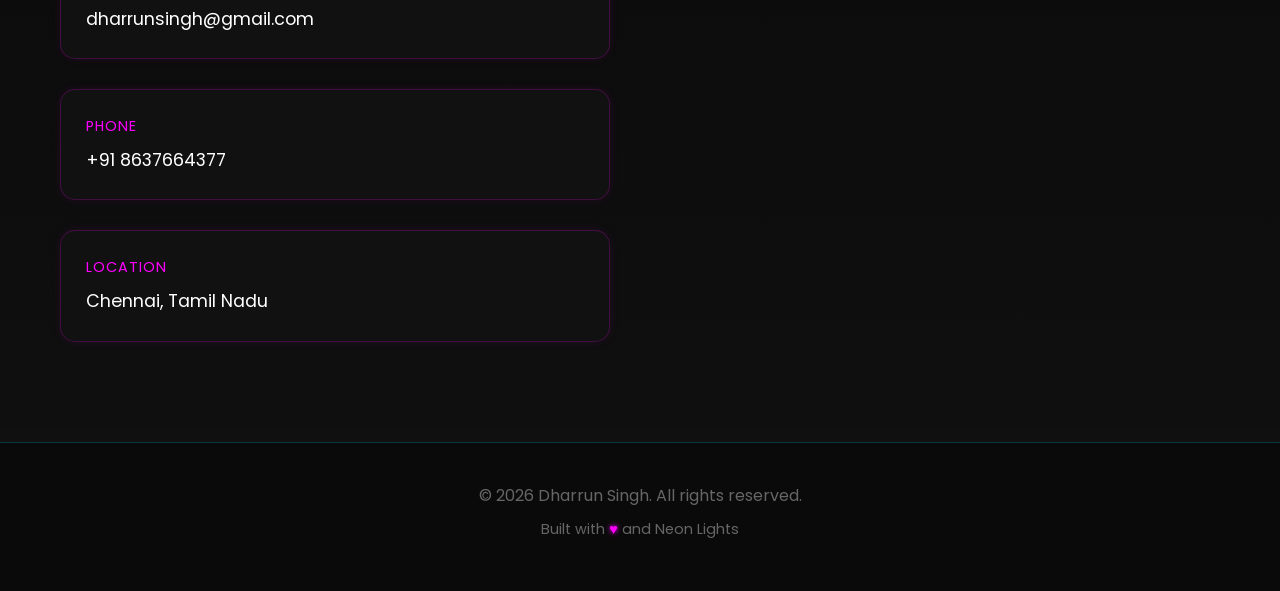
==== commit b04cd2e9: "Update: ORCID, social buttons, CV section, copyright year" ====
--- a/index.html
+++ b/index.html
@@ -3,7 +3,24 @@
 <head>
     <meta charset="UTF-8">
     <meta name="viewport" content="width=device-width, initial-scale=1.0">
-    <title>Dharrun Singh - Portfolio</title>
+    <title>Dharrun Singh - EEE Graduate | ML Researcher | Ex-Intern C-DAC</title>
+    <meta name="description" content="EEE Graduate (2024) from Anna University | ML Researcher at C-DAC CINE | IEEE Published | Embedded Systems & IoT Developer">
+    <meta name="keywords" content="Dharrun Singh, ML Researcher, Embedded Systems, IoT, EEE Graduate, C-DAC, IEEE">
+    <meta name="author" content="Dharrun Singh">
+
+    <!-- Open Graph for LinkedIn/Social Sharing -->
+    <meta property="og:title" content="Dharrun Singh - Portfolio">
+    <meta property="og:description" content="EEE Graduate | ML Researcher | Ex-Intern C-DAC | IEEE Published">
+    <meta property="og:image" content="Meweb.png">
+    <meta property="og:type" content="website">
+    <meta property="og:url" content="https://devkingofearth.github.io">
+
+    <!-- Twitter Card -->
+    <meta name="twitter:card" content="summary_large_image">
+    <meta name="twitter:title" content="Dharrun Singh - Portfolio">
+    <meta name="twitter:description" content="EEE Graduate | ML Researcher | Ex-Intern C-DAC | IEEE Published">
+    <meta name="twitter:image" content="Meweb.png">
+
     <link rel="stylesheet" href="style.css">
     <link href="https://fonts.googleapis.com/css2?family=Poppins:wght@300;400;600;700&display=swap" rel="stylesheet">
 </head>
@@ -13,9 +30,7 @@
         <div class="nav-container">
             <a href="#home" class="nav-logo">DS</a>
             <ul class="nav-menu">
-                <li><a href="#home" class="nav-link">Home</a></li>
                 <li><a href="#about" class="nav-link">About</a></li>
-                <li><a href="#skills" class="nav-link">Skills</a></li>
                 <li><a href="#projects" class="nav-link">Projects</a></li>
                 <li><a href="#cv" class="nav-link">CV</a></li>
                 <li><a href="#contact" class="nav-link">Contact</a></li>
@@ -193,7 +208,7 @@
                         View Resume
                     </a>
                 </div>
-                <p class="cv-note">Includes: Certifications, tools, and project history.</p>
+
             </div>
         </div>
     </section>
@@ -218,11 +233,23 @@
                     </div>
                 </div>
                 <div class="social-links">
-                    <a href="https://github.com/DevKingofEarth" target="_blank" class="social-link github">
-                        <span>GitHub</span>
-                    </a>
-                    <a href="https://www.linkedin.com/in/dharrun-singh" target="_blank" class="social-link linkedin">
-                        <span>LinkedIn</span>
+                    <a href="https://github.com/DevKingofEarth" target="_blank" class="social-link github" aria-label="GitHub">
+                        <svg height="20" width="20" viewBox="0 0 24 24" fill="currentColor">
+                            <path d="M12 0C5.37 0 0 5.37 0 12c0 5.31 3.435 9.795 8.205 11.385.6.105.825-.255.825-.57 0-.285-.015-1.23-.015-2.235-3.015.555-3.795-.735-4.035-1.41-.135-.345-.72-1.41-1.23-1.695-.42-.225-1.02-.78-.015-.795.945-.015 1.62.87 1.845 1.23 1.08 1.815 2.805 1.305 3.495.99.105-.78.42-1.305.765-1.605-2.67-.3-5.46-1.335-5.46-5.925 0-1.305.465-2.385 1.23-3.225-.12-.3-.54-1.53.12-3.18 0 0 1.005-.315 3.3 1.23.96-.27 1.98-.405 3-.405s2.04.135 3 .405c2.295-1.56 3.3-1.23 3.3-1.23.66 1.65.24 2.88.12 3.18.765.84 1.23 1.905 1.23 3.225 0 4.605-2.805 5.625-5.475 5.925.435.375.81 1.095.81 2.22 0 1.605-.015 2.895-.015 3.3 0 .315.225.69.825.57A12.02 12.02 0 0024 12c0-6.63-5.37-12-12-12z"/>
+                        </svg>
+                        <span>DevKingofEarth</span>
+                    </a>
+                    <a href="https://www.linkedin.com/in/dharrun-singh" target="_blank" class="social-link linkedin" aria-label="LinkedIn">
+                        <svg height="20" width="20" viewBox="0 0 24 24" fill="currentColor">
+                            <path d="M20.447 20.452h-3.554v-5.569c0-1.328-.027-3.037-1.852-3.037-1.853 0-2.136 1.445-2.136 2.939v5.667H9.351V9h3.414v1.561h.046c.477-.9 1.637-1.85 3.37-1.85 3.601 0 4.267 2.37 4.267 5.455v6.286zM5.337 7.433c-1.144 0-2.063-.926-2.063-2.065 0-1.138.92-2.063 2.063-2.063 1.14 0 2.064.925 2.064 2.063 0 1.139-.925 2.065-2.064 2.065zm1.782 13.019H3.555V9h3.564v11.452zM22.225 0H1.771C.792 0 0 .774 0 1.729v20.542C0 23.227.792 24 1.771 24h20.451C23.2 24 24 23.227 24 22.271V1.729C24 .774 23.2 0 22.222 0h.003z"/>
+                        </svg>
+                        <span>dharrun-singh</span>
+                    </a>
+                    <a href="https://orcid.org/0009-0004-4922-1055" target="_blank" class="social-link orcid" aria-label="ORCID">
+                        <svg height="20" width="20" viewBox="0 0 24 24" fill="currentColor">
+                            <path d="M12 0C5.372 0 0 5.372 0 12s5.372 12 12 12 12-5.372 12-12S18.628 0 12 0zM7.369 4.378c.525 0 .947.431.947.947s-.422.947-.947.947a.95.95 0 0 1-.947-.947c0-.525.422-.947.947-.947zm-.722 3.038h1.444v10.041H6.647V7.416zm3.562 0h3.9c3.712 0 5.344 2.653 5.344 5.025 0 2.578-2.016 5.025-5.325 5.025h-3.919V7.416zm1.444 1.303v7.444h1.722c2.022 0 3.466-1.569 3.466-3.722 0-2.016-1.272-3.722-3.466-3.722h-1.722z"/>
+                        </svg>
+                        <span>ORCID</span>
                     </a>
                 </div>
             </div>
@@ -232,7 +259,7 @@
     <!-- Footer -->
     <footer class="footer">
         <div class="container">
-            <p>&copy; 2025 Dharrun Singh. All rights reserved.</p>
+            <p>&copy; 2026 Dharrun Singh. All rights reserved.</p>
             <p class="footer-tagline">Built with <span class="neon-heart">♥</span> and Neon Lights</p>
         </div>
     </footer>
--- a/style.css
+++ b/style.css
@@ -573,32 +573,36 @@
 
 .social-links {
     display: flex;
-    flex-direction: column;
+    flex-direction: row;
     justify-content: center;
-    gap: 20px;
+    gap: 16px;
+    flex-wrap: wrap;
 }
 
 .social-link {
-    display: block;
-    padding: 20px 40px;
+    display: inline-flex;
+    align-items: center;
+    padding: 4px 10px;
     text-align: center;
     text-decoration: none;
-    border-radius: 15px;
-    font-weight: 600;
-    font-size: 1.2rem;
+    border-radius: 6px;
+    font-weight: 500;
+    font-size: 0.85rem;
+    line-height: 1;
+    height: fit-content;
     transition: all 0.3s ease;
 }
 
 .social-link.github {
     background: var(--bg-card);
     color: var(--text-primary);
-    border: 2px solid #6e5494;
-    box-shadow: 0 0 10px rgba(110, 84, 148, 0.2);
+    border: 2px solid #ffffff;
+    box-shadow: 0 0 8px rgba(255, 255, 255, 0.15);
 }
 
 .social-link.github:hover {
-    background: #6e5494;
-    box-shadow: 0 0 15px rgba(110, 84, 148, 0.3);
+    background: transparent;
+    box-shadow: 0 0 15px rgba(255, 255, 255, 0.4);
 }
 
 .social-link.linkedin {
@@ -611,6 +615,41 @@
 .social-link.linkedin:hover {
     background: #0077b5;
     box-shadow: 0 0 15px rgba(0, 119, 181, 0.3);
+}
+
+.social-link.orcid {
+    background: var(--bg-card);
+    color: var(--text-primary);
+    border: 2px solid #a6ce39;
+    box-shadow: 0 0 8px rgba(166, 206, 57, 0.15);
+}
+
+.social-link.orcid:hover {
+    background: #a6ce39;
+    box-shadow: 0 0 15px rgba(166, 206, 57, 0.4);
+}
+
+/* Social Link Icons */
+.social-link svg {
+    width: 20px;
+    height: 20px;
+    fill: currentColor;
+}
+
+.social-link.github,
+.social-link.linkedin,
+.social-link.orcid {
+    padding: 5px 10px;
+    display: inline-flex;
+    align-items: center;
+    gap: 6px;
+    width: fit-content;
+    height: fit-content;
+}
+
+.social-link span {
+    font-size: 0.85rem;
+    line-height: 1;
 }
 
 /* ===== CV Download Section ===== */
@@ -719,9 +758,20 @@
         flex-direction: row;
         justify-content: center;
     }
-}
-
-@media (max-width: 576px) {
+
+    /* Hide username when squeezed */
+    .social-link span {
+        display: none;
+    }
+
+    .social-link.github,
+    .social-link.linkedin,
+    .social-link.orcid {
+        padding: 10px 12px;
+    }
+}
+
+@media (max-width: 768px) {
     .hero h1 {
         font-size: 2.5rem;
     }
@@ -746,17 +796,39 @@
         grid-template-columns: 1fr;
     }
 
+    /* Social icons - hide username when squeezed (tablet/mobile), square-ish */
+    .social-link span {
+        display: none;
+    }
+
+    .social-link.github,
+    .social-link.linkedin,
+    .social-link.orcid {
+        padding: 8px 10px;
+    }
+
     .social-links {
-        flex-direction: column;
-    }
-
-    .hero-buttons {
+        flex-direction: row;
+    }
+}
+
+    .social-link.github,
+    .social-link.linkedin {
+        padding: 8px 10px;
+    }
+
+    .social-links {
+        flex-direction: row;
+    }
+}
+
+.hero-buttons {
         flex-direction: column;
         align-items: center;
     }
 
     .cv-buttons {
-        flex-direction: column;
+        flex-direction: row;
         align-items: center;
     }
 
@@ -801,6 +873,11 @@
 .skill-80 { width: 80%; }
 .skill-75 { width: 75%; }
 
+/* ===== Section Base Styles for Animations ===== */
+section {
+    will-change: opacity, transform;
+}
+
 /* ===== Scroll Animations ===== */
 .animate-on-scroll {
     opacity: 0;
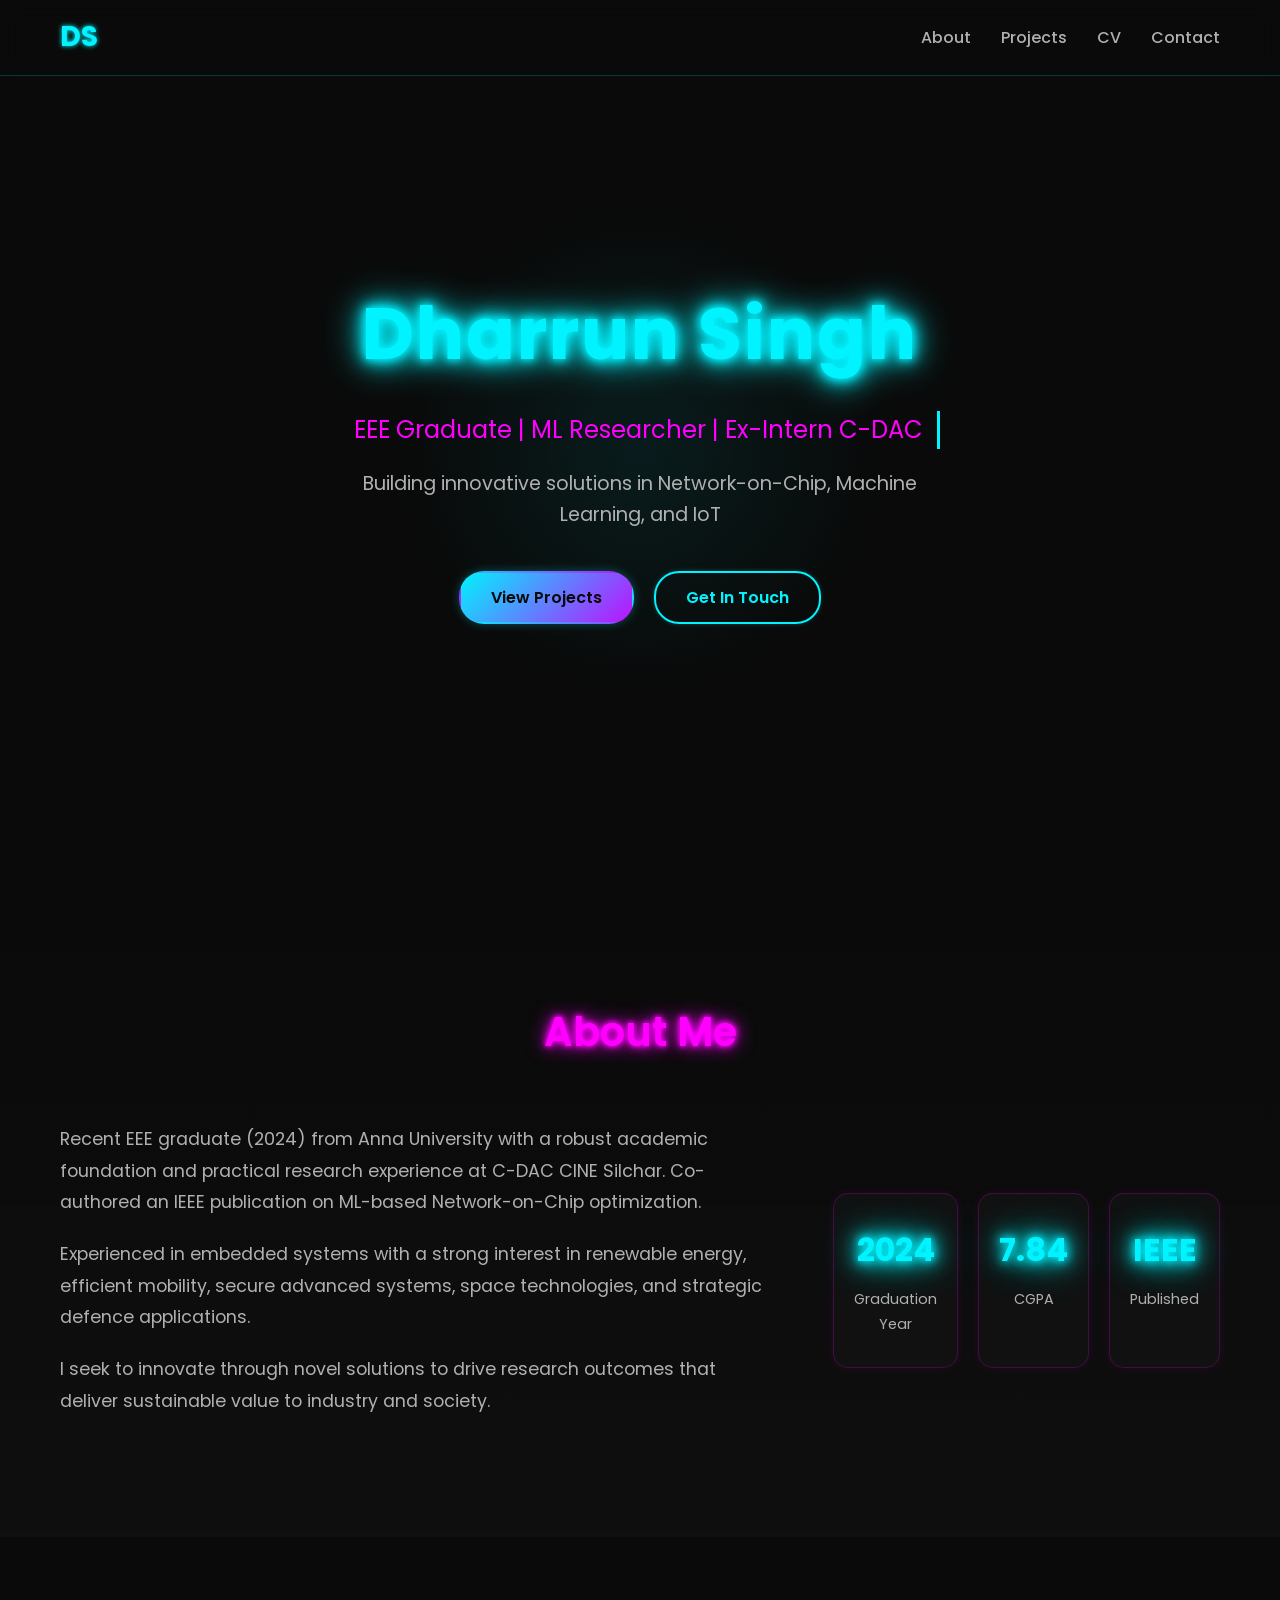
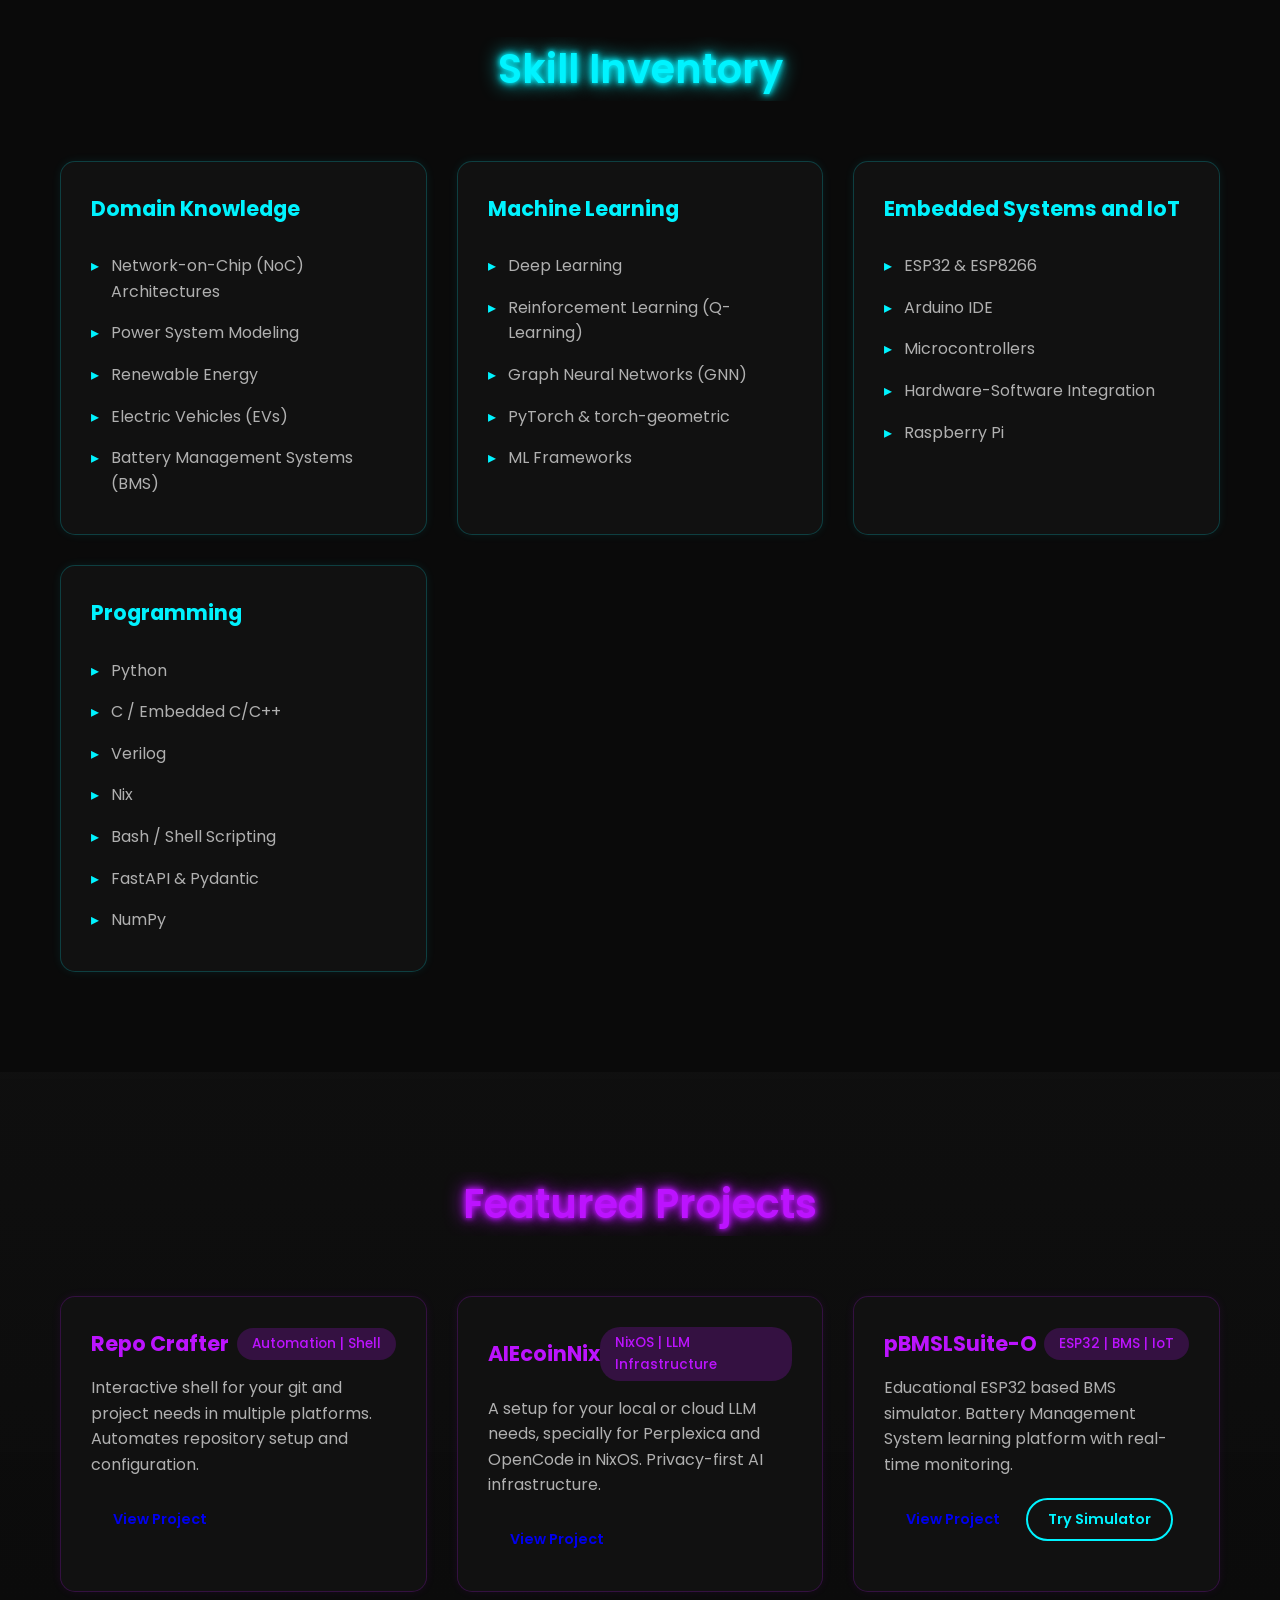
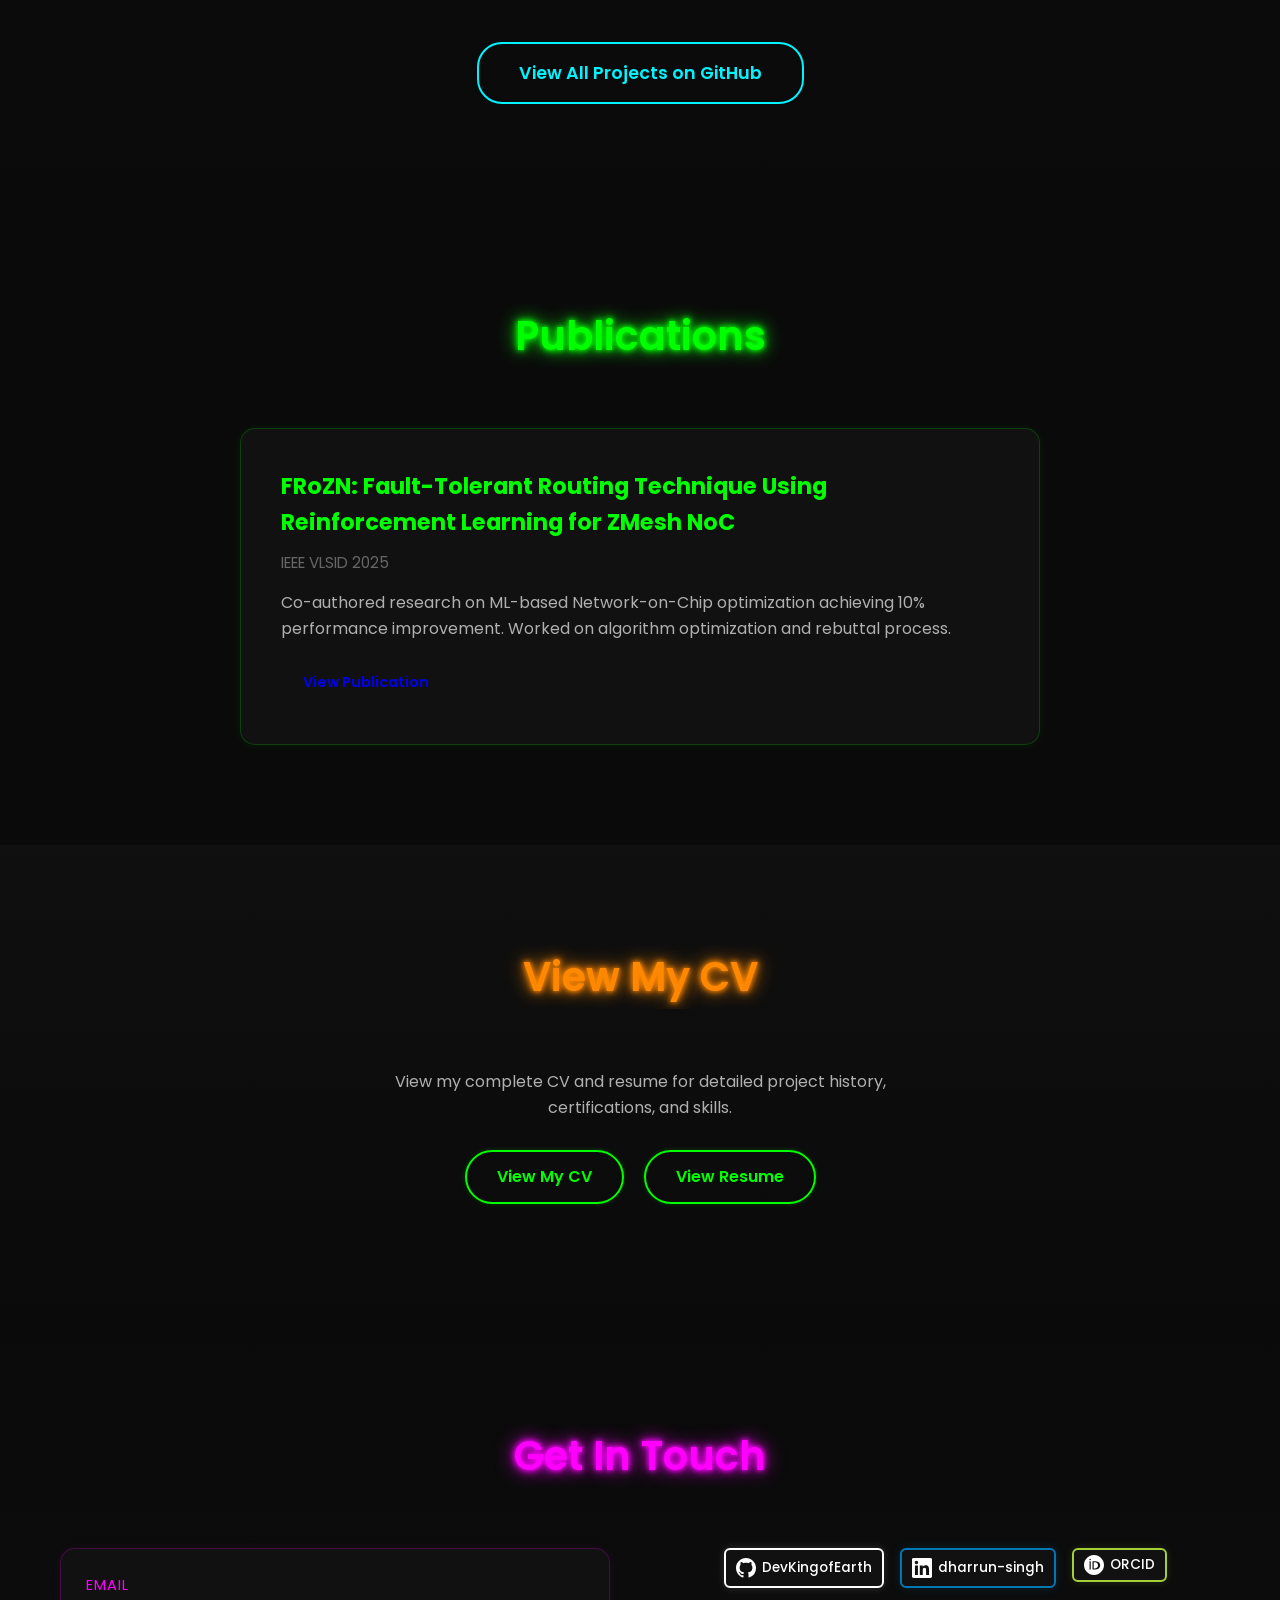
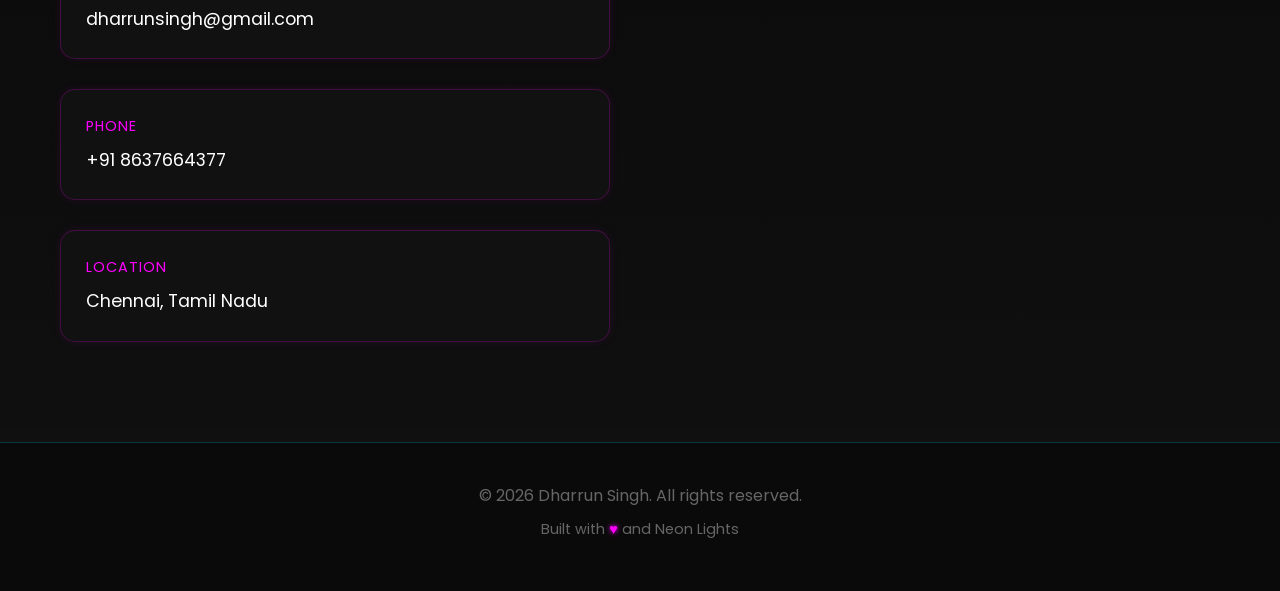
==== commit eea6f05e: "Fix OG image URLs for WhatsApp sharing and add Wokwi simulator for pBMSLSuite-O" ====
--- a/index.html
+++ b/index.html
@@ -11,7 +11,10 @@
     <!-- Open Graph for LinkedIn/Social Sharing -->
     <meta property="og:title" content="Dharrun Singh - Portfolio">
     <meta property="og:description" content="EEE Graduate | ML Researcher | Ex-Intern C-DAC | IEEE Published">
-    <meta property="og:image" content="Meweb.png">
+    <meta property="og:image" content="https://devkingofearth.github.io/Meweb.png">
+    <meta property="og:image:width" content="1200">
+    <meta property="og:image:height" content="630">
+    <meta property="og:image:type" content="image/png">
     <meta property="og:type" content="website">
     <meta property="og:url" content="https://devkingofearth.github.io">
 
@@ -19,7 +22,7 @@
     <meta name="twitter:card" content="summary_large_image">
     <meta name="twitter:title" content="Dharrun Singh - Portfolio">
     <meta name="twitter:description" content="EEE Graduate | ML Researcher | Ex-Intern C-DAC | IEEE Published">
-    <meta name="twitter:image" content="Meweb.png">
+    <meta name="twitter:image" content="https://devkingofearth.github.io/Meweb.png">
 
     <link rel="stylesheet" href="style.css">
     <link href="https://fonts.googleapis.com/css2?family=Poppins:wght@300;400;600;700&display=swap" rel="stylesheet">
@@ -169,6 +172,7 @@
                     <p class="project-description">Educational ESP32 based BMS simulator. Battery Management System learning platform with real-time monitoring.</p>
                     <div class="project-links">
                         <a href="https://github.com/DevKingofEarth/pBMSLSuite-O" target="_blank" class="btn btn-small">View Project</a>
+                        <a href="https://wokwi.com/projects/453769002432989185" target="_blank" class="btn btn-small btn-outline">Try Simulator</a>
                     </div>
                 </div>
 
--- a/style.css
+++ b/style.css
@@ -252,11 +252,13 @@
     background: linear-gradient(135deg, var(--neon-cyan), var(--neon-purple));
     color: var(--bg-dark);
     box-shadow: 0 0 10px rgba(0, 243, 255, 0.3);
+    border-radius: 25px;
 }
 
 .btn-primary:hover {
     box-shadow: 0 0 15px rgba(0, 243, 255, 0.4), 0 0 30px rgba(188, 19, 254, 0.3);
     transform: translateY(-3px);
+    border-radius: 25px;
 }
 
 .btn-secondary {
@@ -264,11 +266,13 @@
     color: var(--neon-cyan);
     border: 2px solid var(--neon-cyan);
     box-shadow: 0 0 5px rgba(0, 243, 255, 0.2);
+    border-radius: 25px;
 }
 
 .btn-secondary:hover {
     background: rgba(0, 243, 255, 0.1);
     box-shadow: 0 0 10px rgba(0, 243, 255, 0.3);
+    border-radius: 25px;
 }
 
 .btn-outline {
@@ -277,12 +281,14 @@
     border: 2px solid var(--neon-cyan);
     padding: 15px 40px;
     font-size: 1.1rem;
+    border-radius: 25px;
 }
 
 .btn-outline:hover {
     background: var(--neon-cyan);
     color: var(--bg-dark);
     box-shadow: 0 0 15px var(--neon-cyan);
+    border-radius: 25px;
 }
 
 /* CV Buttons - Radium Green Style */
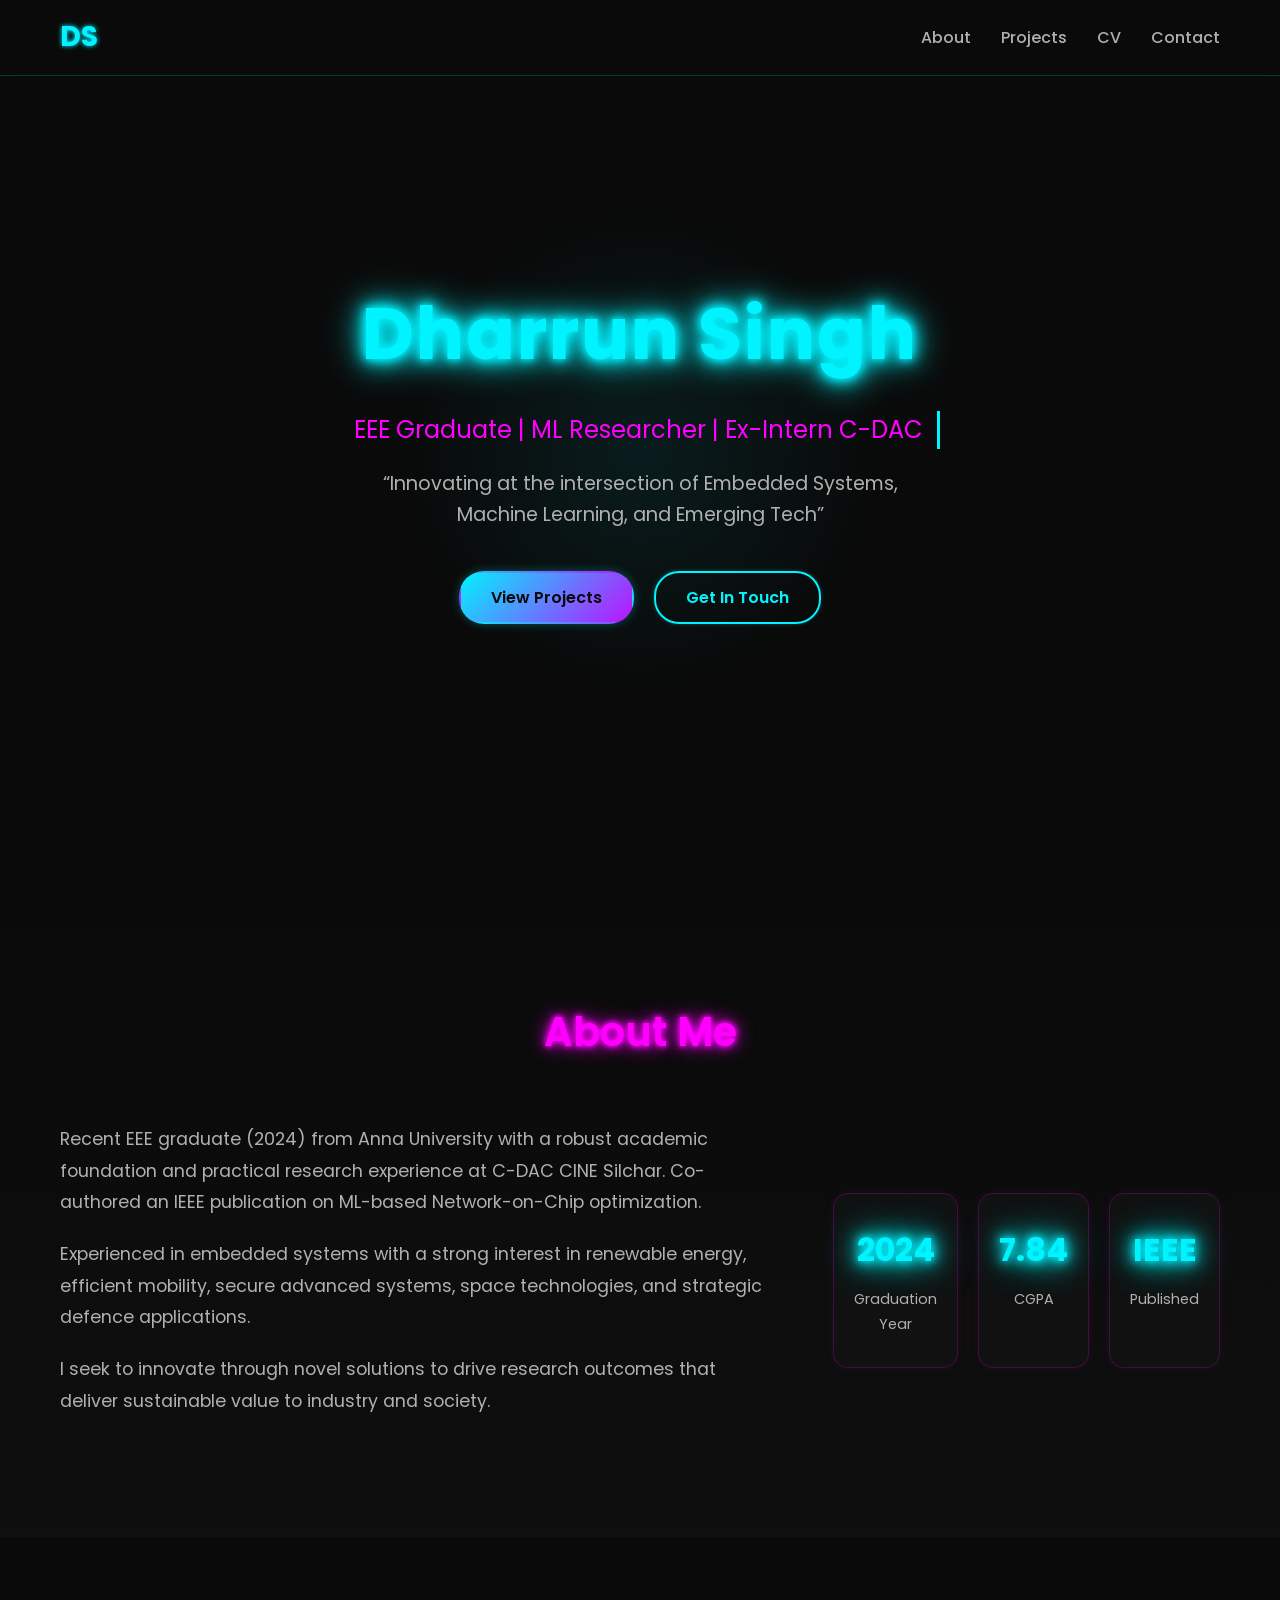
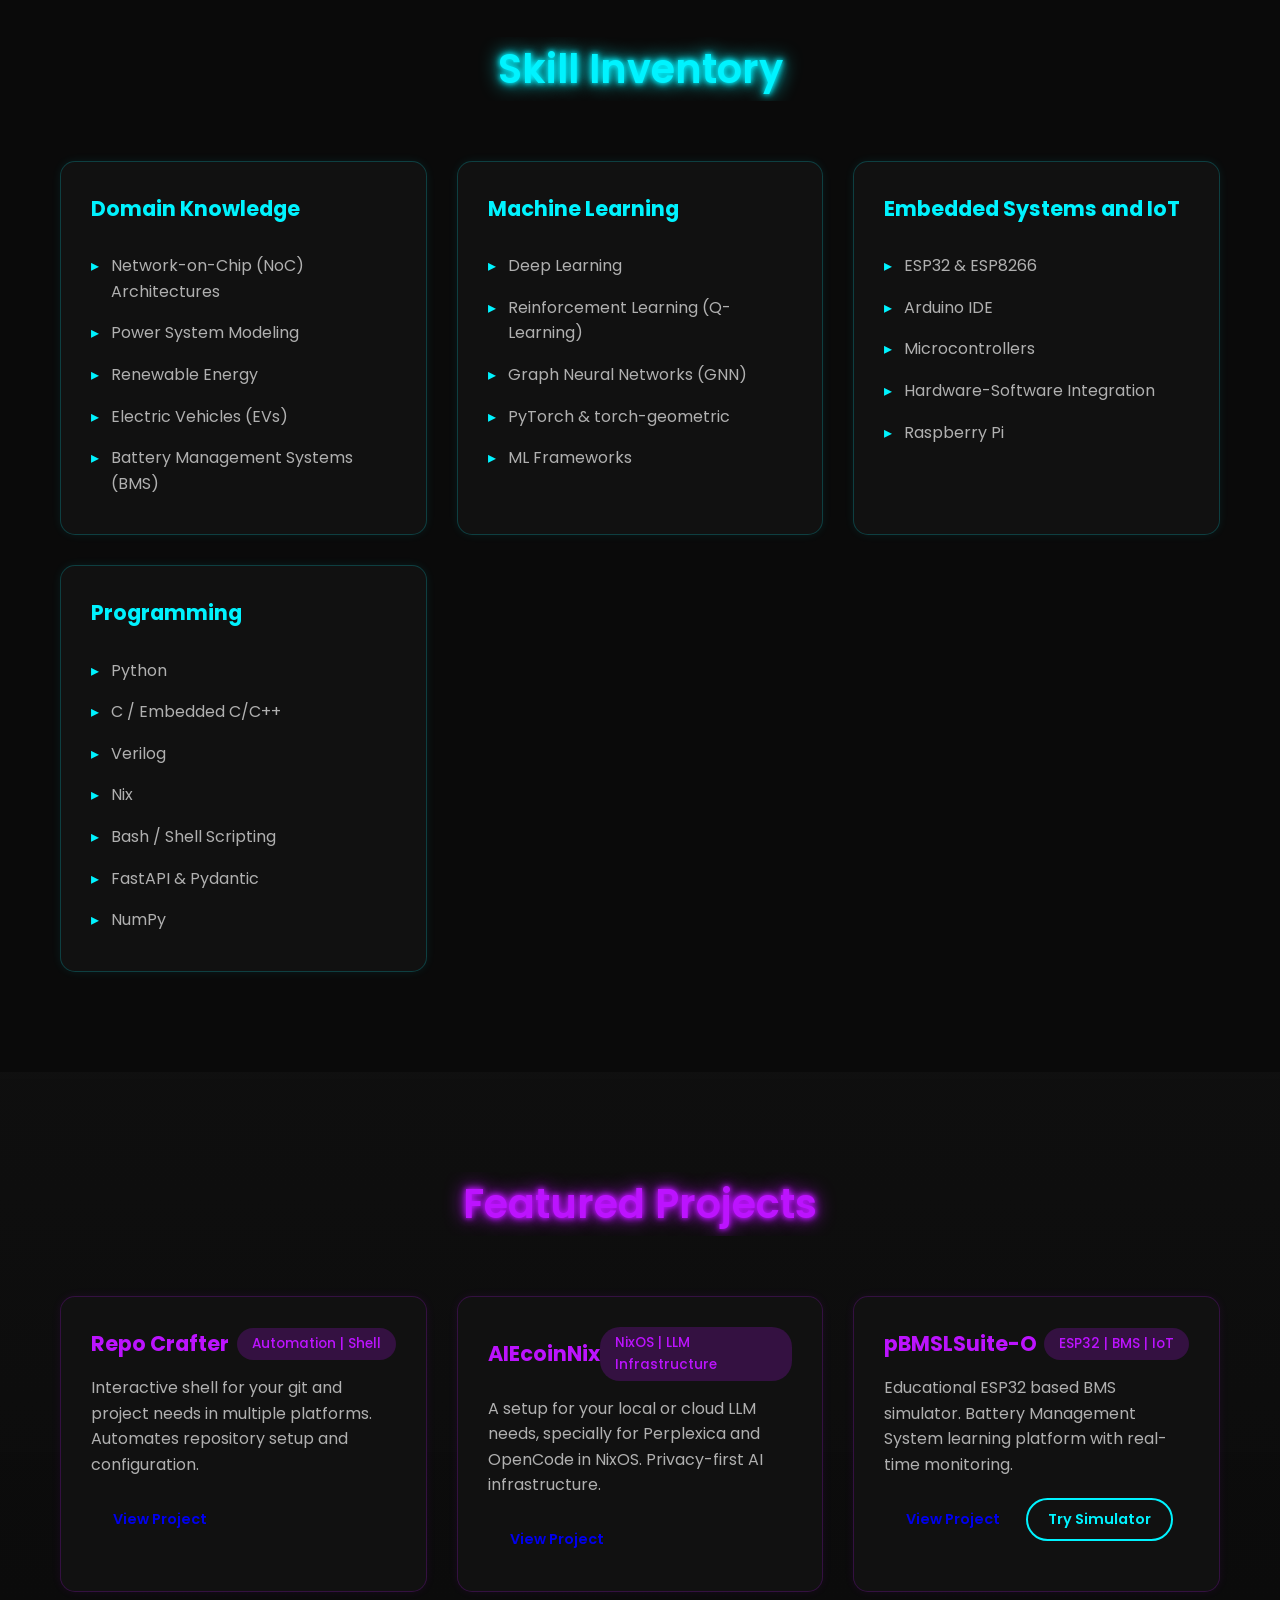
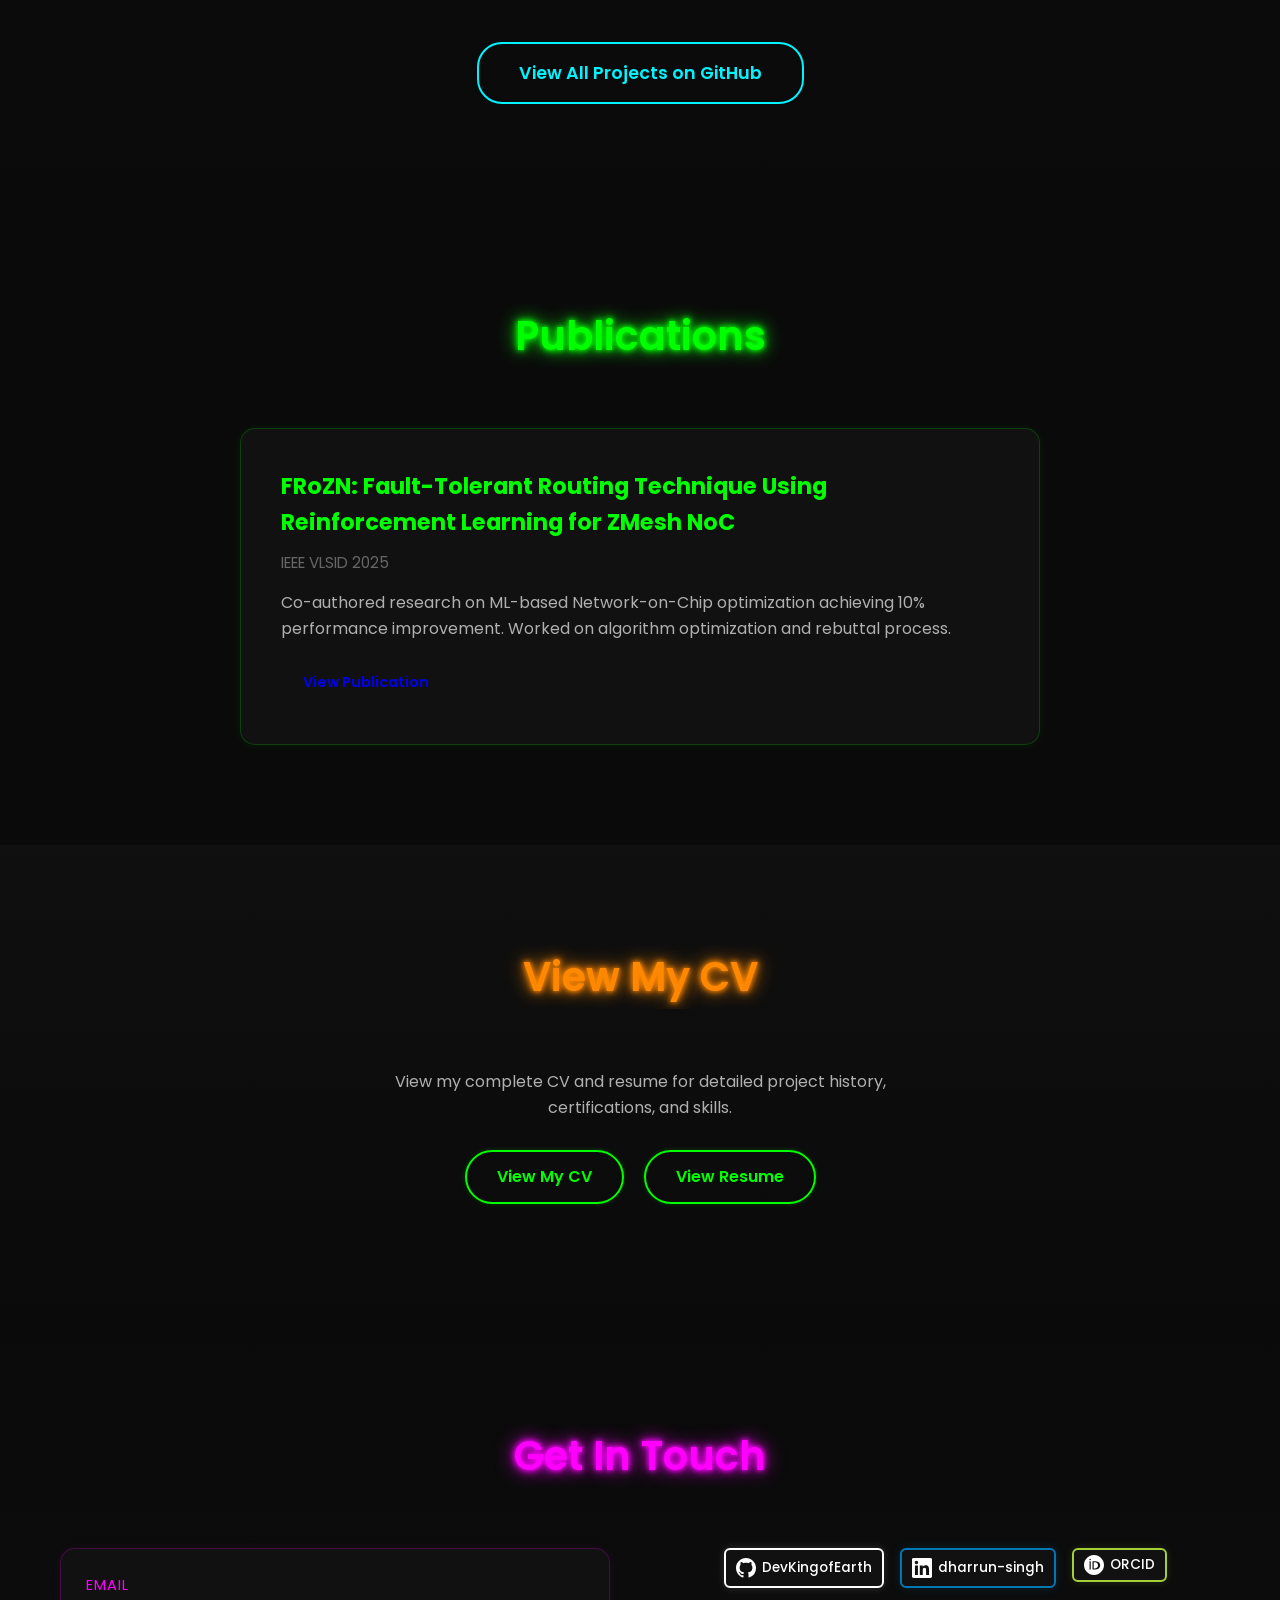
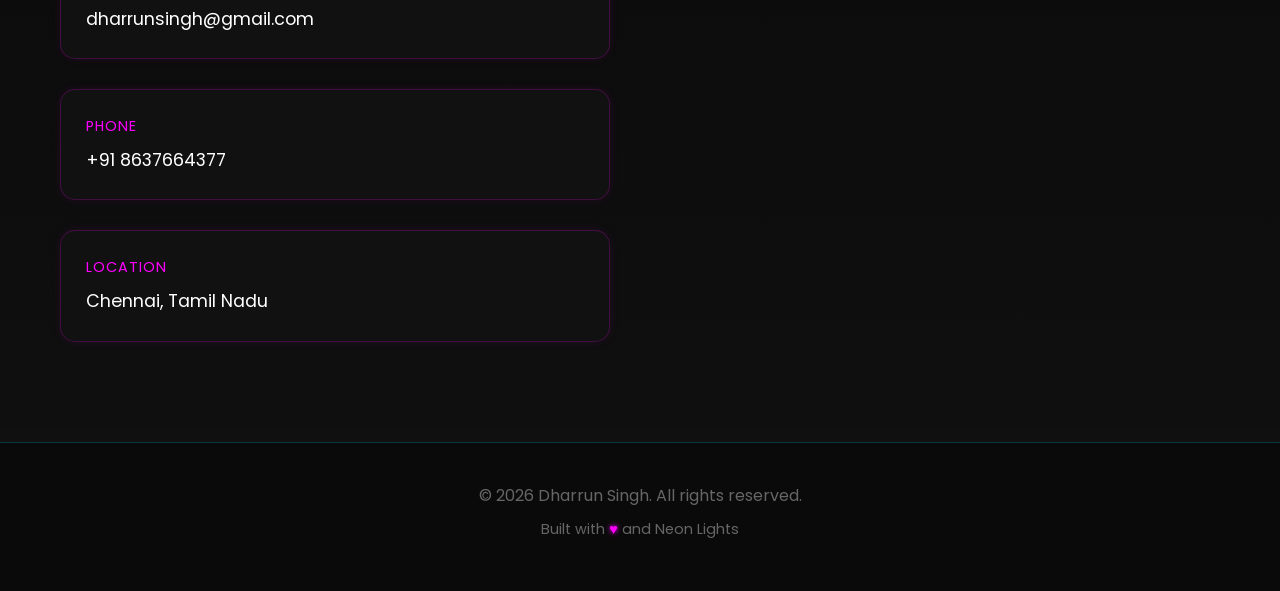
==== commit 5fbf2e5e: "Update hero tagline with broader focus and stylish quotes" ====
--- a/index.html
+++ b/index.html
@@ -51,7 +51,7 @@
         <div class="hero-content">
             <h1 class="neon-text">Dharrun Singh</h1>
             <h2 class="subtitle">EEE Graduate | ML Researcher | Ex-Intern C-DAC</h2>
-            <p class="hero-description">Building innovative solutions in Network-on-Chip, Machine Learning, and IoT</p>
+            <p class="hero-description">&#8220;Innovating at the intersection of Embedded Systems, Machine Learning, and Emerging Tech&#8221;</p>
             <div class="hero-buttons">
                 <a href="#projects" class="btn btn-primary">View Projects</a>
                 <a href="#contact" class="btn btn-secondary">Get In Touch</a>
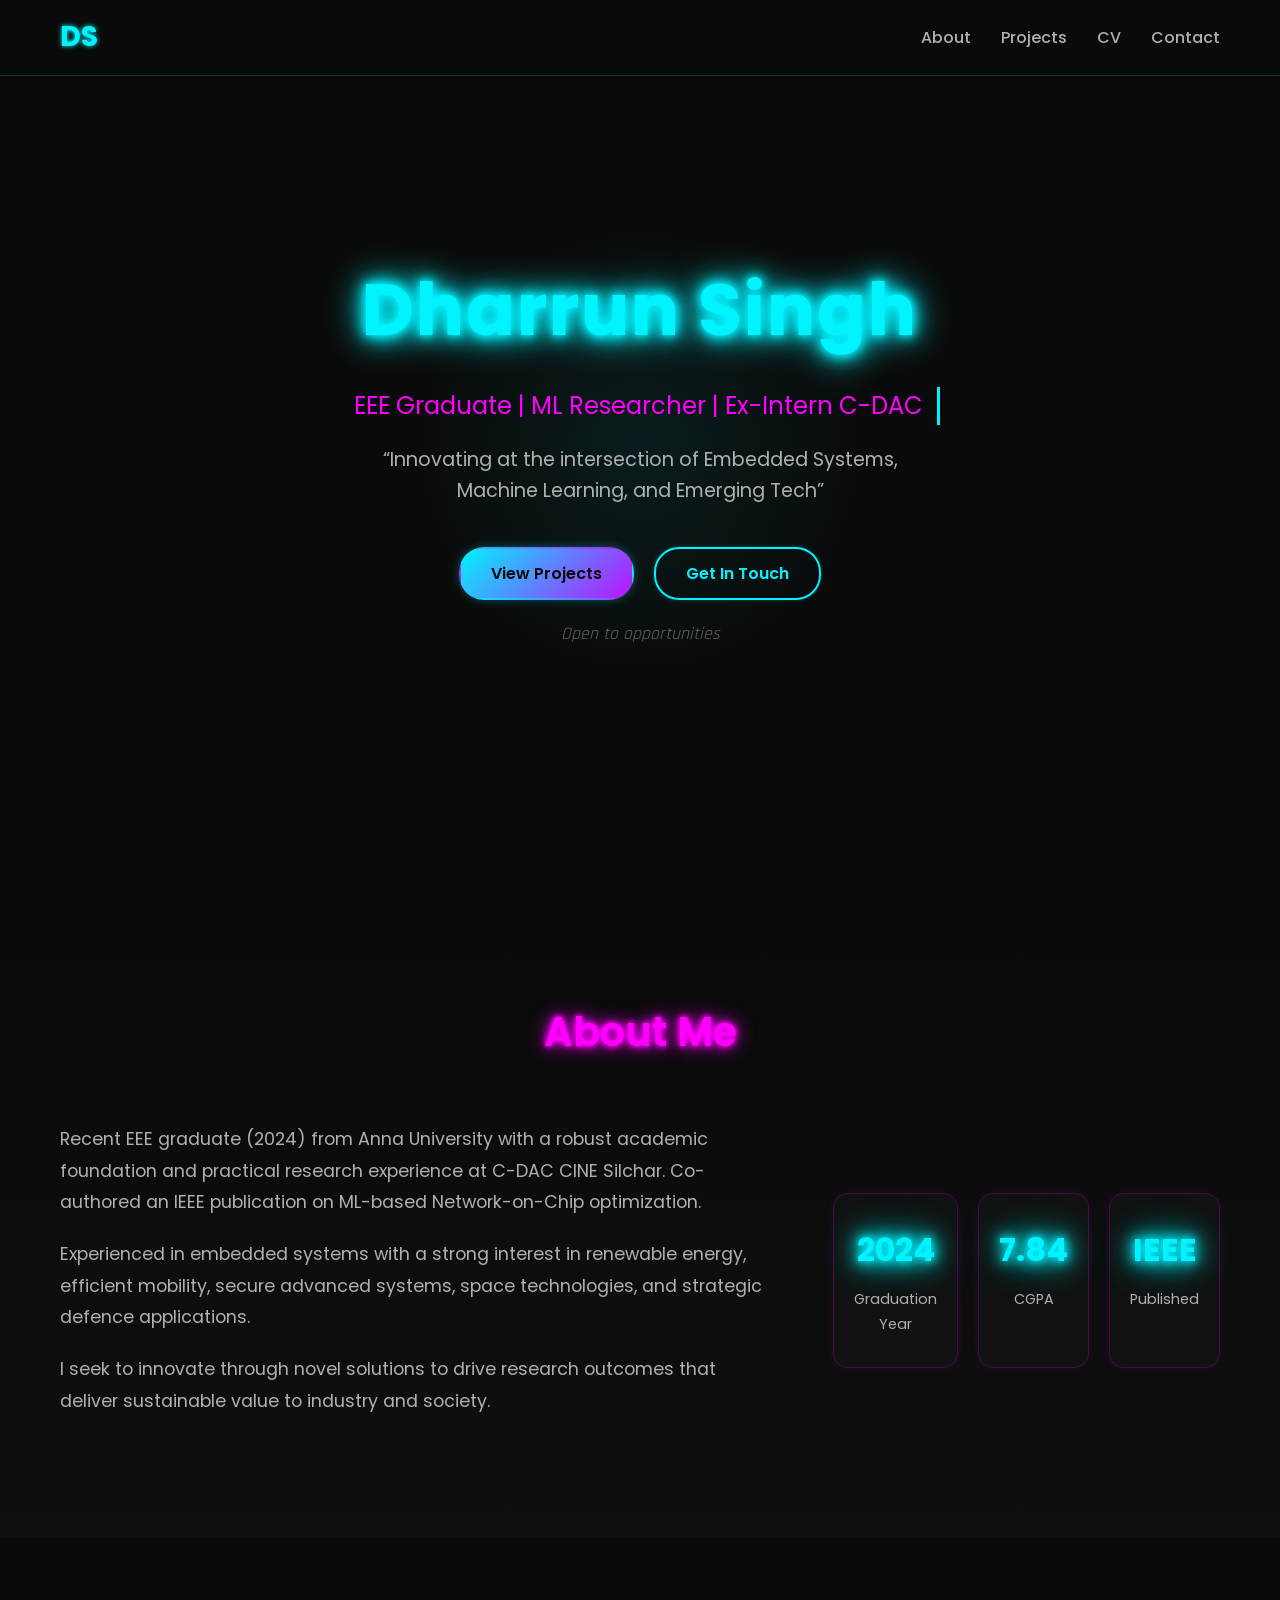
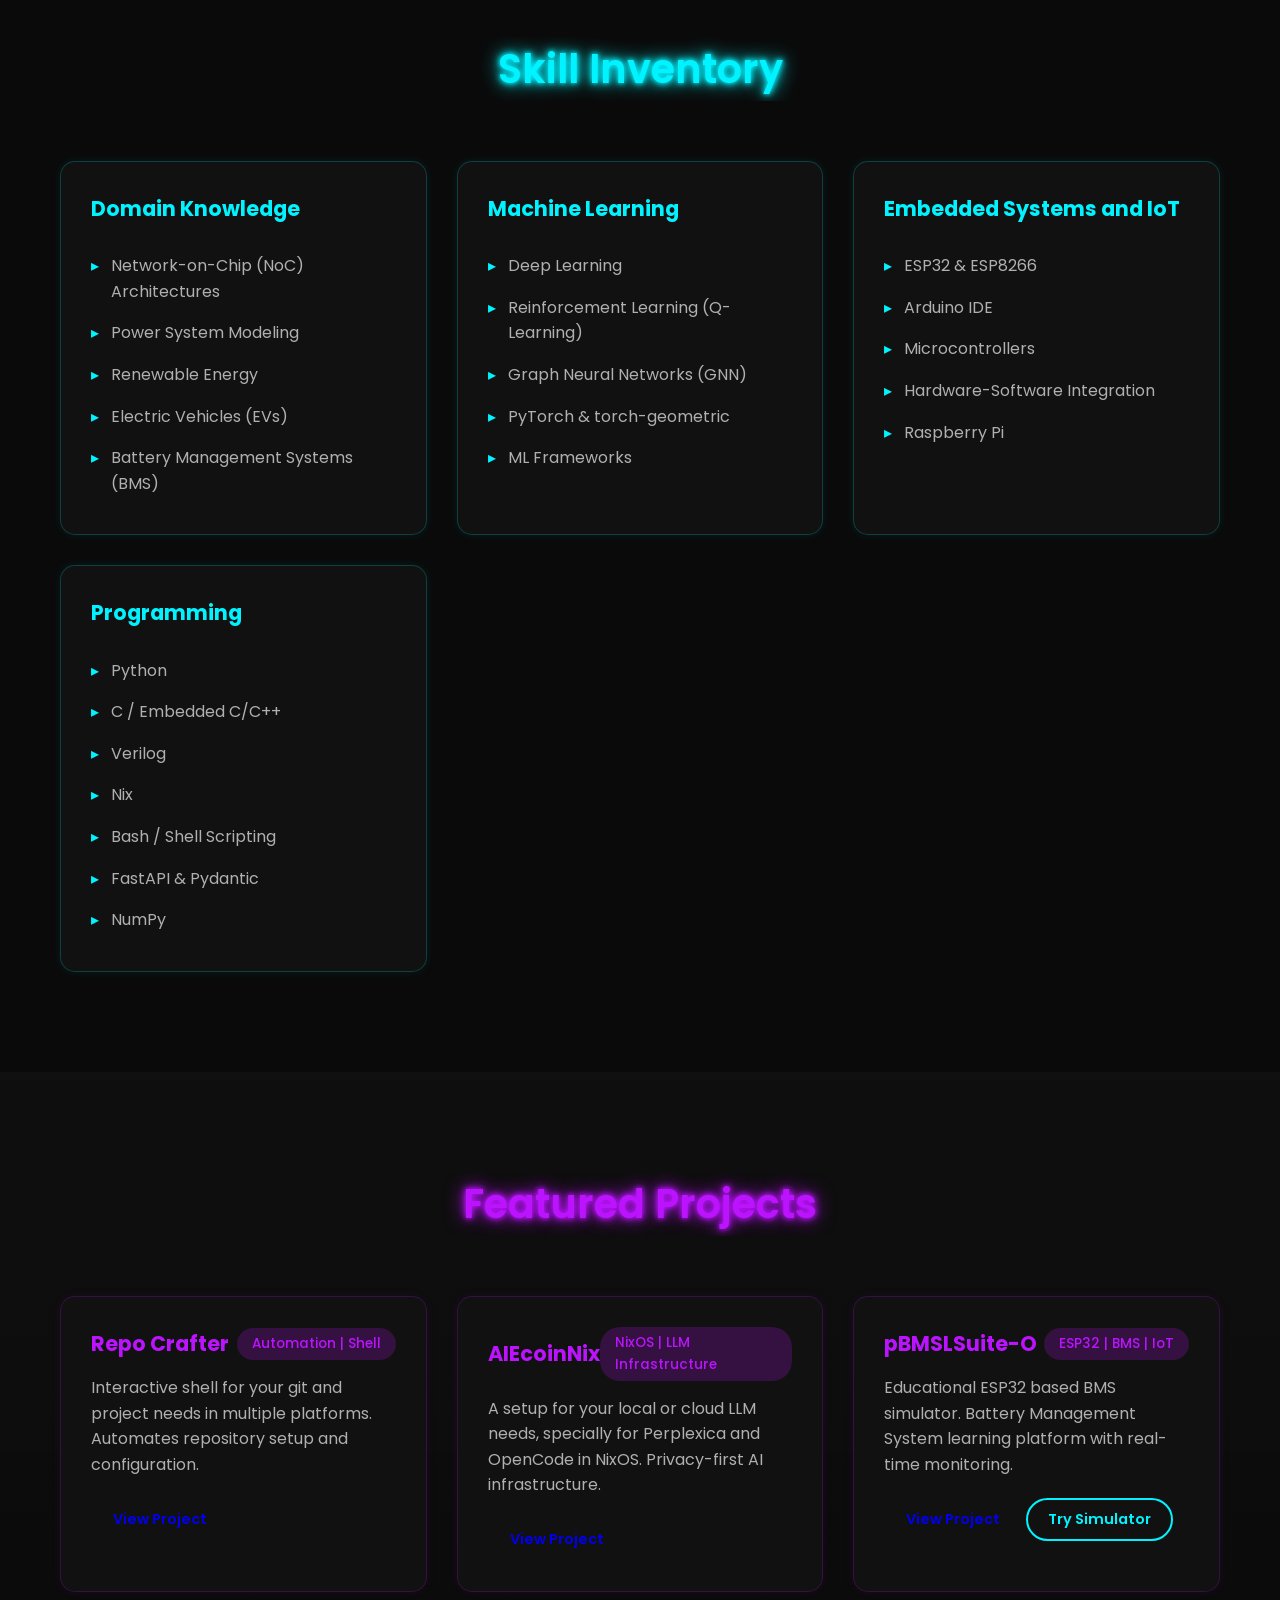
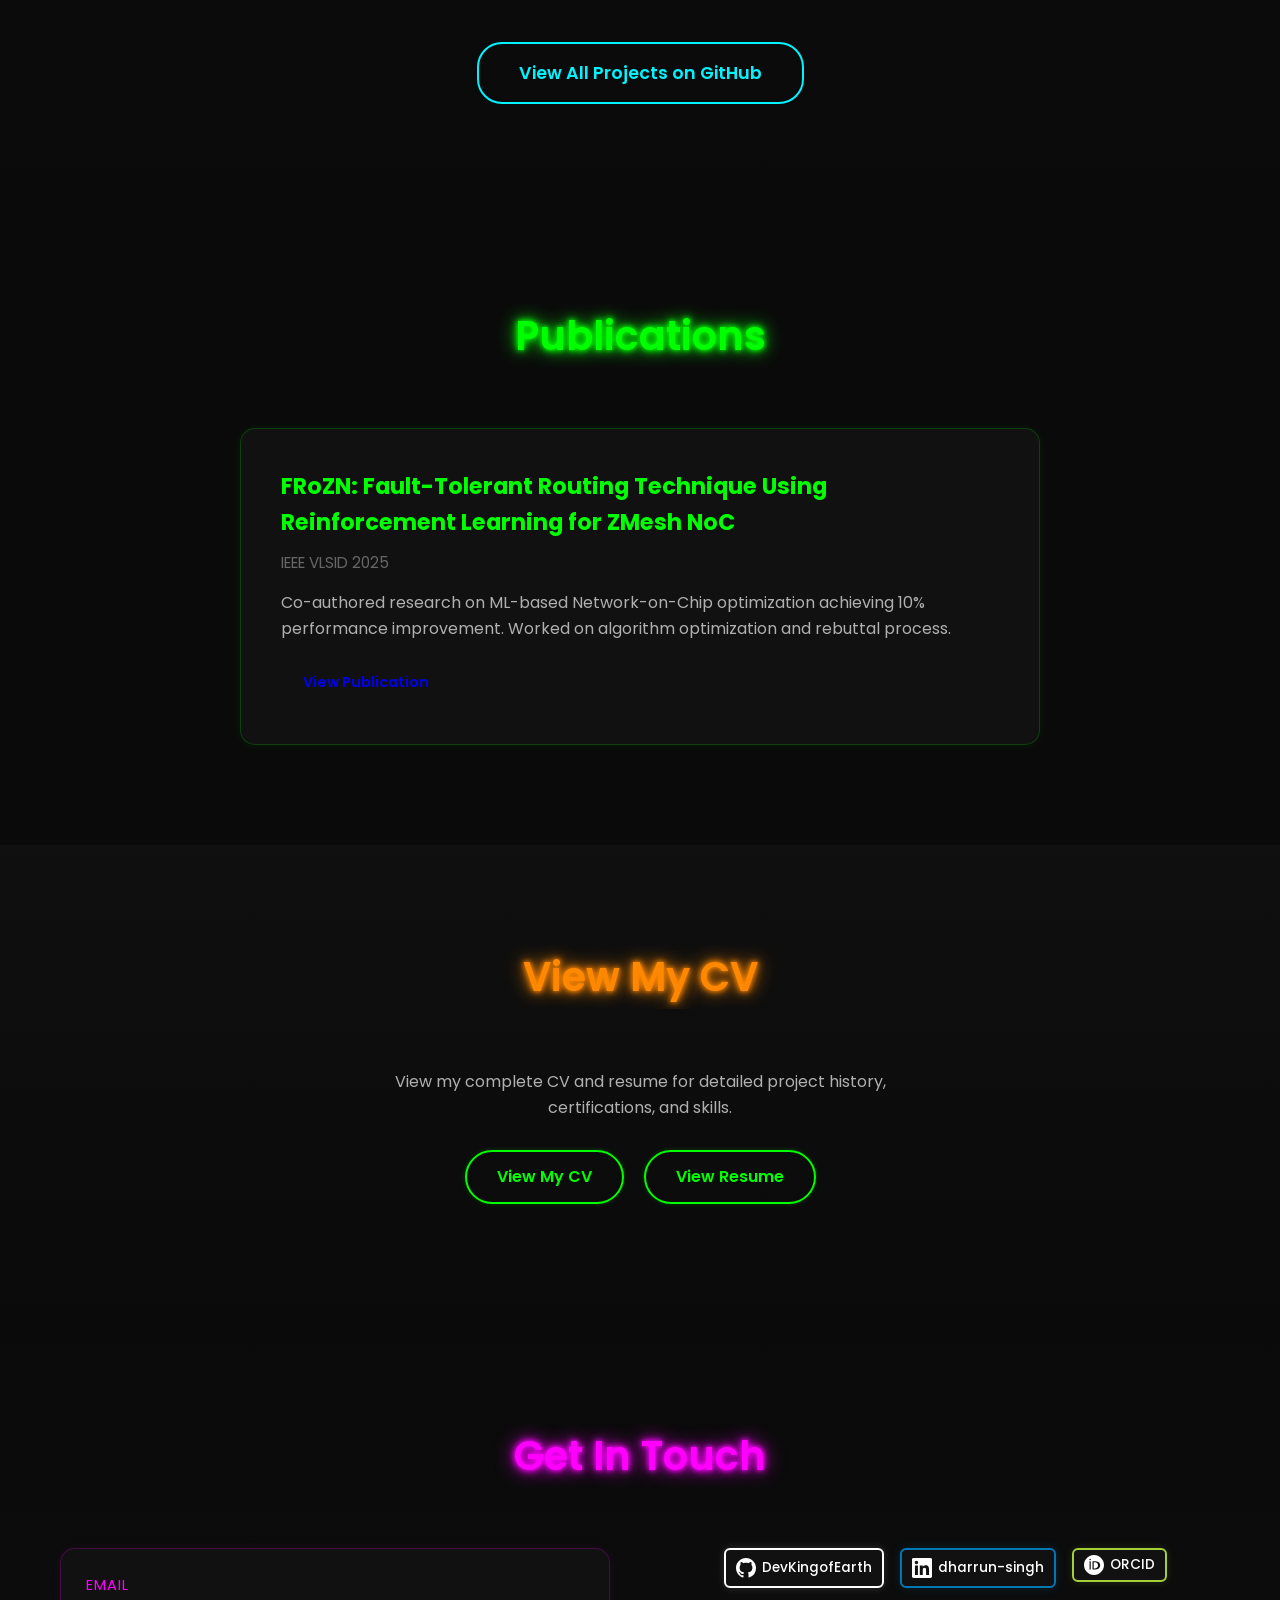
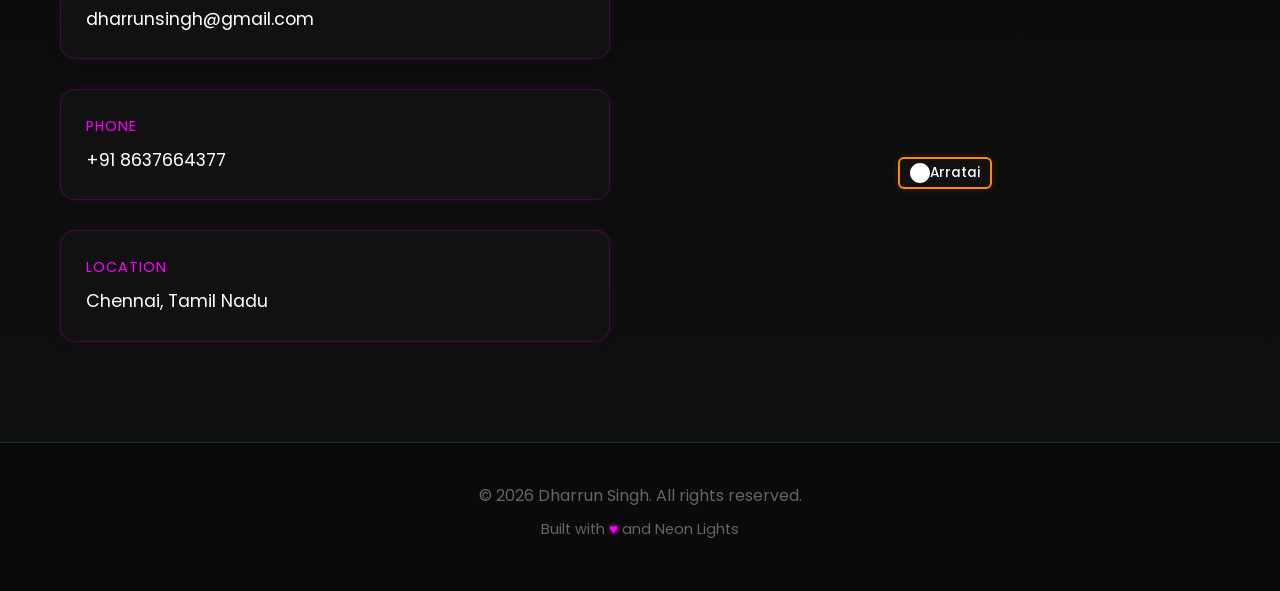
==== commit f5a66ed0: "Add Arratai social link for quick chat option" ====
--- a/index.html
+++ b/index.html
@@ -25,7 +25,7 @@
     <meta name="twitter:image" content="https://devkingofearth.github.io/Meweb.png">
 
     <link rel="stylesheet" href="style.css">
-    <link href="https://fonts.googleapis.com/css2?family=Poppins:wght@300;400;600;700&display=swap" rel="stylesheet">
+    <link href="https://fonts.googleapis.com/css2?family=Poppins:wght@300;400;600;700&family=Rajdhani:ital,wght@0,400;1,400&display=swap" rel="stylesheet">
 </head>
 <body>
     <!-- Navigation -->
@@ -56,6 +56,7 @@
                 <a href="#projects" class="btn btn-primary">View Projects</a>
                 <a href="#contact" class="btn btn-secondary">Get In Touch</a>
             </div>
+            <p class="opportunity-note">Open to opportunities</p>
         </div>
         <div class="hero-glow"></div>
     </section>
@@ -169,7 +170,12 @@
                         <h3>pBMSLSuite-O</h3>
                         <span class="project-tag">ESP32 | BMS | IoT</span>
                     </div>
-                    <p class="project-description">Educational ESP32 based BMS simulator. Battery Management System learning platform with real-time monitoring.</p>
+                    <div class="project-preview-container">
+                        <p class="project-description">Educational ESP32 based BMS simulator. Battery Management System learning platform with real-time monitoring.</p>
+                        <div class="project-preview">
+                            <img src="pBMSLSuite-O.png" alt="pBMSLSuite-O Circuit Simulation Preview">
+                        </div>
+                    </div>
                     <div class="project-links">
                         <a href="https://github.com/DevKingofEarth/pBMSLSuite-O" target="_blank" class="btn btn-small">View Project</a>
                         <a href="https://wokwi.com/projects/453769002432989185" target="_blank" class="btn btn-small btn-outline">Try Simulator</a>
@@ -254,6 +260,12 @@
                             <path d="M12 0C5.372 0 0 5.372 0 12s5.372 12 12 12 12-5.372 12-12S18.628 0 12 0zM7.369 4.378c.525 0 .947.431.947.947s-.422.947-.947.947a.95.95 0 0 1-.947-.947c0-.525.422-.947.947-.947zm-.722 3.038h1.444v10.041H6.647V7.416zm3.562 0h3.9c3.712 0 5.344 2.653 5.344 5.025 0 2.578-2.016 5.025-5.325 5.025h-3.919V7.416zm1.444 1.303v7.444h1.722c2.022 0 3.466-1.569 3.466-3.722 0-2.016-1.272-3.722-3.466-3.722h-1.722z"/>
                         </svg>
                         <span>ORCID</span>
+                    </a>
+                    <a href="https://aratt.ai/user/@dharrunsingh" target="_blank" class="social-link arratai" aria-label="Arratai">
+                        <svg height="20" width="20" viewBox="0 0 24 24" fill="currentColor">
+                            <path d="M12 0C5.373 0 0 5.373 0 12s5.373 12 12 12 12-5.373 12-12S18.627 0 12 0zm4.5 12.5h-3v-3c0-1.104-.896-2-2-2s-2 .896-2 2v3h-3c-1.104 0-2 .896-2 2s.896 2 2 2h3v3c0 1.104.896 2 2 2s2-.896 2-2v-3h3c1.104 0 2-.896 2-2s-.896-2-2-2z"/>
+                        </svg>
+                        <span>Arratai</span>
                     </a>
                 </div>
             </div>
@@ -295,6 +307,24 @@
                 });
             });
         });
+
+        // Opportunity note smoke fade on scroll
+        const opportunityNote = document.querySelector('.opportunity-note');
+        const aboutSection = document.querySelector('#about');
+        
+        if (opportunityNote && aboutSection) {
+            const observer = new IntersectionObserver((entries) => {
+                entries.forEach(entry => {
+                    if (entry.isIntersecting) {
+                        opportunityNote.classList.add('smoke-fade');
+                    } else {
+                        opportunityNote.classList.remove('smoke-fade');
+                    }
+                });
+            }, { threshold: 0.1 });
+            
+            observer.observe(aboutSection);
+        }
     </script>
     
     <!-- Scroll Animations -->
--- a/style.css
+++ b/style.css
@@ -225,6 +225,26 @@
     flex-wrap: wrap;
 }
 
+/* Opportunity Note - Subtle, elegant, smoke fade */
+.opportunity-note {
+    font-family: 'Rajdhani', sans-serif;
+    font-style: italic;
+    font-size: 1.1rem;
+    color: var(--text-muted);
+    text-align: center;
+    margin-top: 20px;
+    opacity: 1;
+    transform: translateY(0);
+    filter: blur(0px);
+    transition: opacity 0.8s ease-out, transform 0.8s ease-out, filter 0.8s ease-out;
+}
+
+.opportunity-note.smoke-fade {
+    opacity: 0;
+    transform: translateY(-15px);
+    filter: blur(3px);
+}
+
 .hero-glow {
     position: absolute;
     width: 500px;
@@ -441,18 +461,61 @@
 }
 
 .project-card {
+    position: relative;
     background: var(--bg-card);
     border-radius: 15px;
     padding: 30px;
     border: 1px solid rgba(188, 19, 254, 0.2);
     box-shadow: 0 0 10px rgba(188, 19, 254, 0.08);
     transition: all 0.3s ease;
+    overflow: hidden;
 }
 
 .project-card:hover {
     transform: translateY(-5px);
     box-shadow: 0 0 15px rgba(188, 19, 254, 0.2);
     border-color: var(--neon-purple);
+}
+
+.project-card:has(.btn-outline:hover) .project-preview {
+    opacity: 1;
+}
+
+.project-card:has(.btn-outline:hover) .project-preview img {
+    transform: scale(1.1);
+}
+
+/* Project Preview - Only covers description area */
+.project-preview-container {
+    position: relative;
+    min-height: 80px;
+    margin-bottom: 20px;
+}
+
+.project-preview-container .project-description {
+    position: relative;
+    z-index: 1;
+}
+
+.project-preview {
+    position: absolute;
+    top: 0;
+    left: 0;
+    width: 100%;
+    height: 100%;
+    opacity: 0;
+    transition: opacity 0.3s ease;
+    border-radius: 8px;
+    overflow: hidden;
+    z-index: 2;
+}
+
+.project-preview img {
+    width: 100%;
+    height: 100%;
+    object-fit: cover;
+    object-position: center;
+    background: var(--bg-dark);
 }
 
 .project-header {
@@ -633,6 +696,18 @@
 .social-link.orcid:hover {
     background: #a6ce39;
     box-shadow: 0 0 15px rgba(166, 206, 57, 0.4);
+}
+
+.social-link.arratai {
+    background: var(--bg-card);
+    color: var(--text-primary);
+    border: 2px solid var(--neon-orange);
+    box-shadow: 0 0 8px rgba(255, 136, 0, 0.15);
+}
+
+.social-link.arratai:hover {
+    background: var(--neon-orange);
+    box-shadow: 0 0 15px rgba(255, 136, 0, 0.4);
 }
 
 /* Social Link Icons */
@@ -772,7 +847,8 @@
 
     .social-link.github,
     .social-link.linkedin,
-    .social-link.orcid {
+    .social-link.orcid,
+    .social-link.arratai {
         padding: 10px 12px;
     }
 }
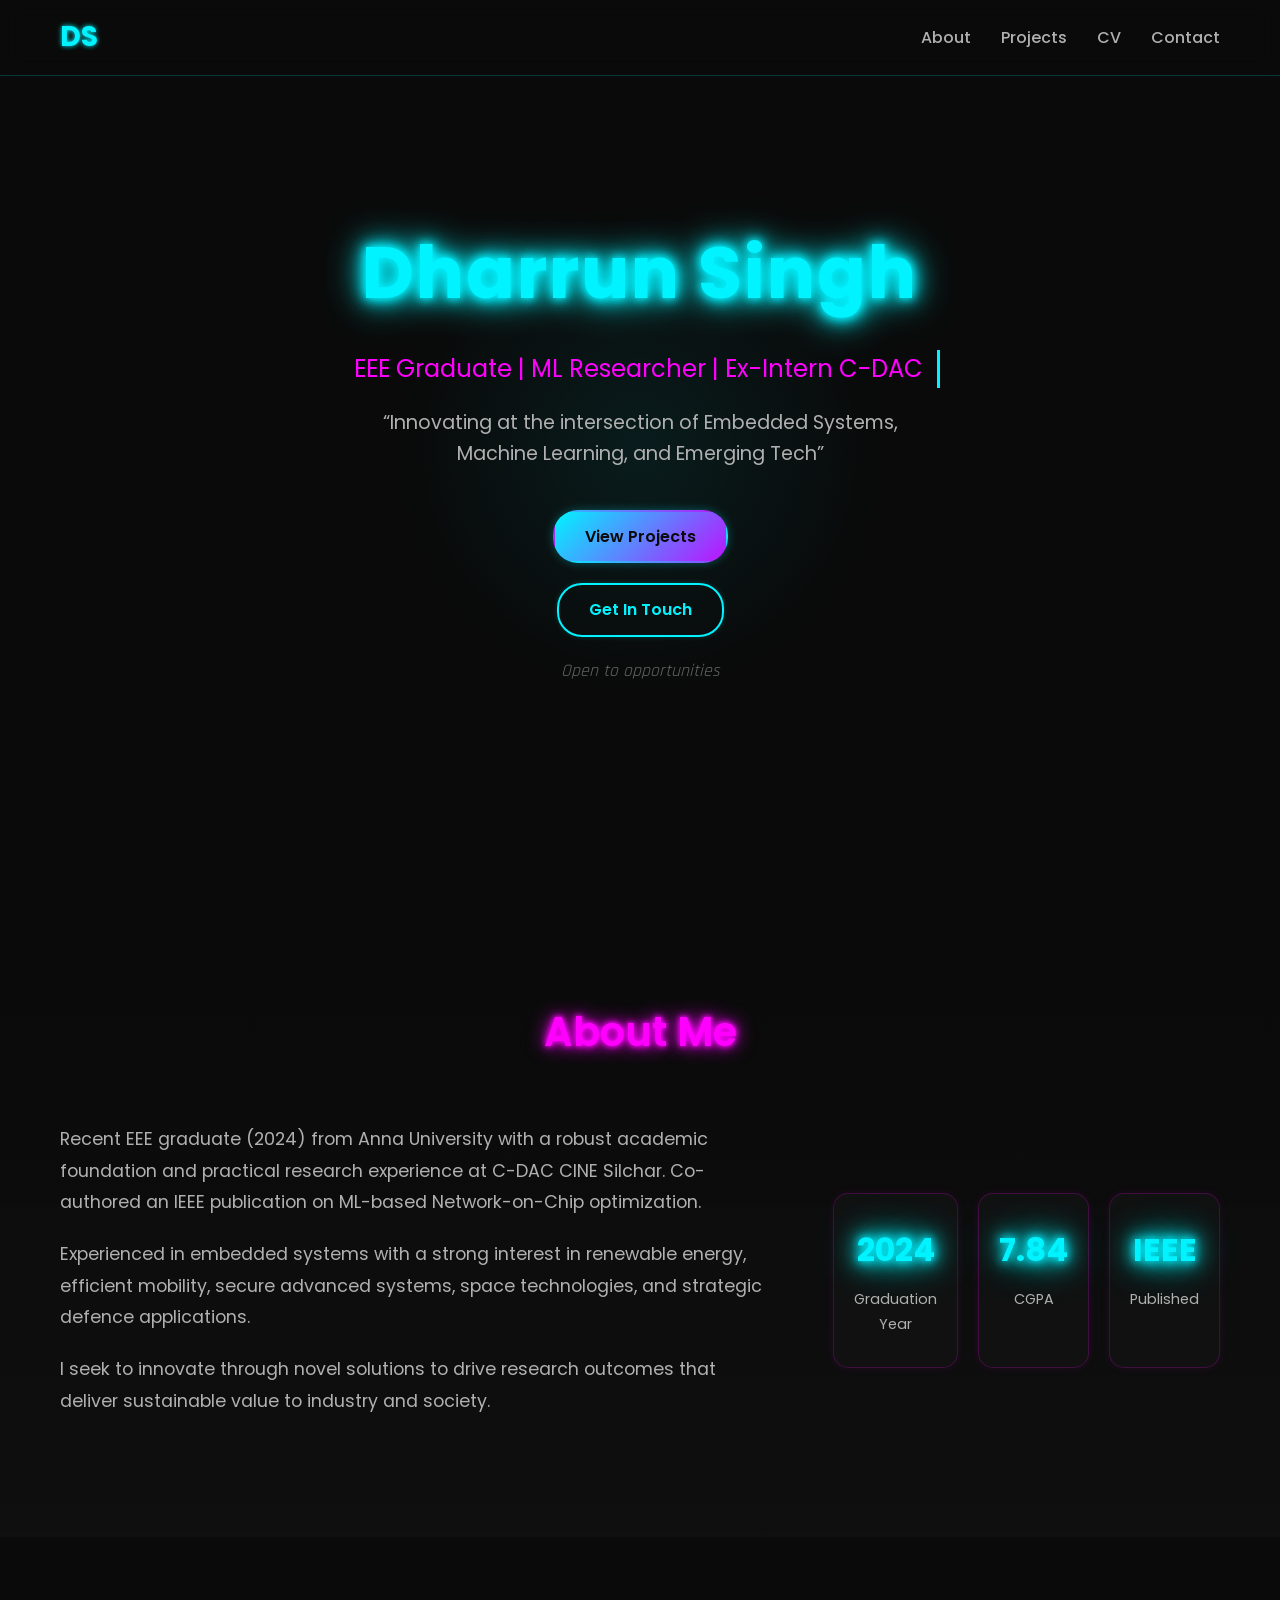
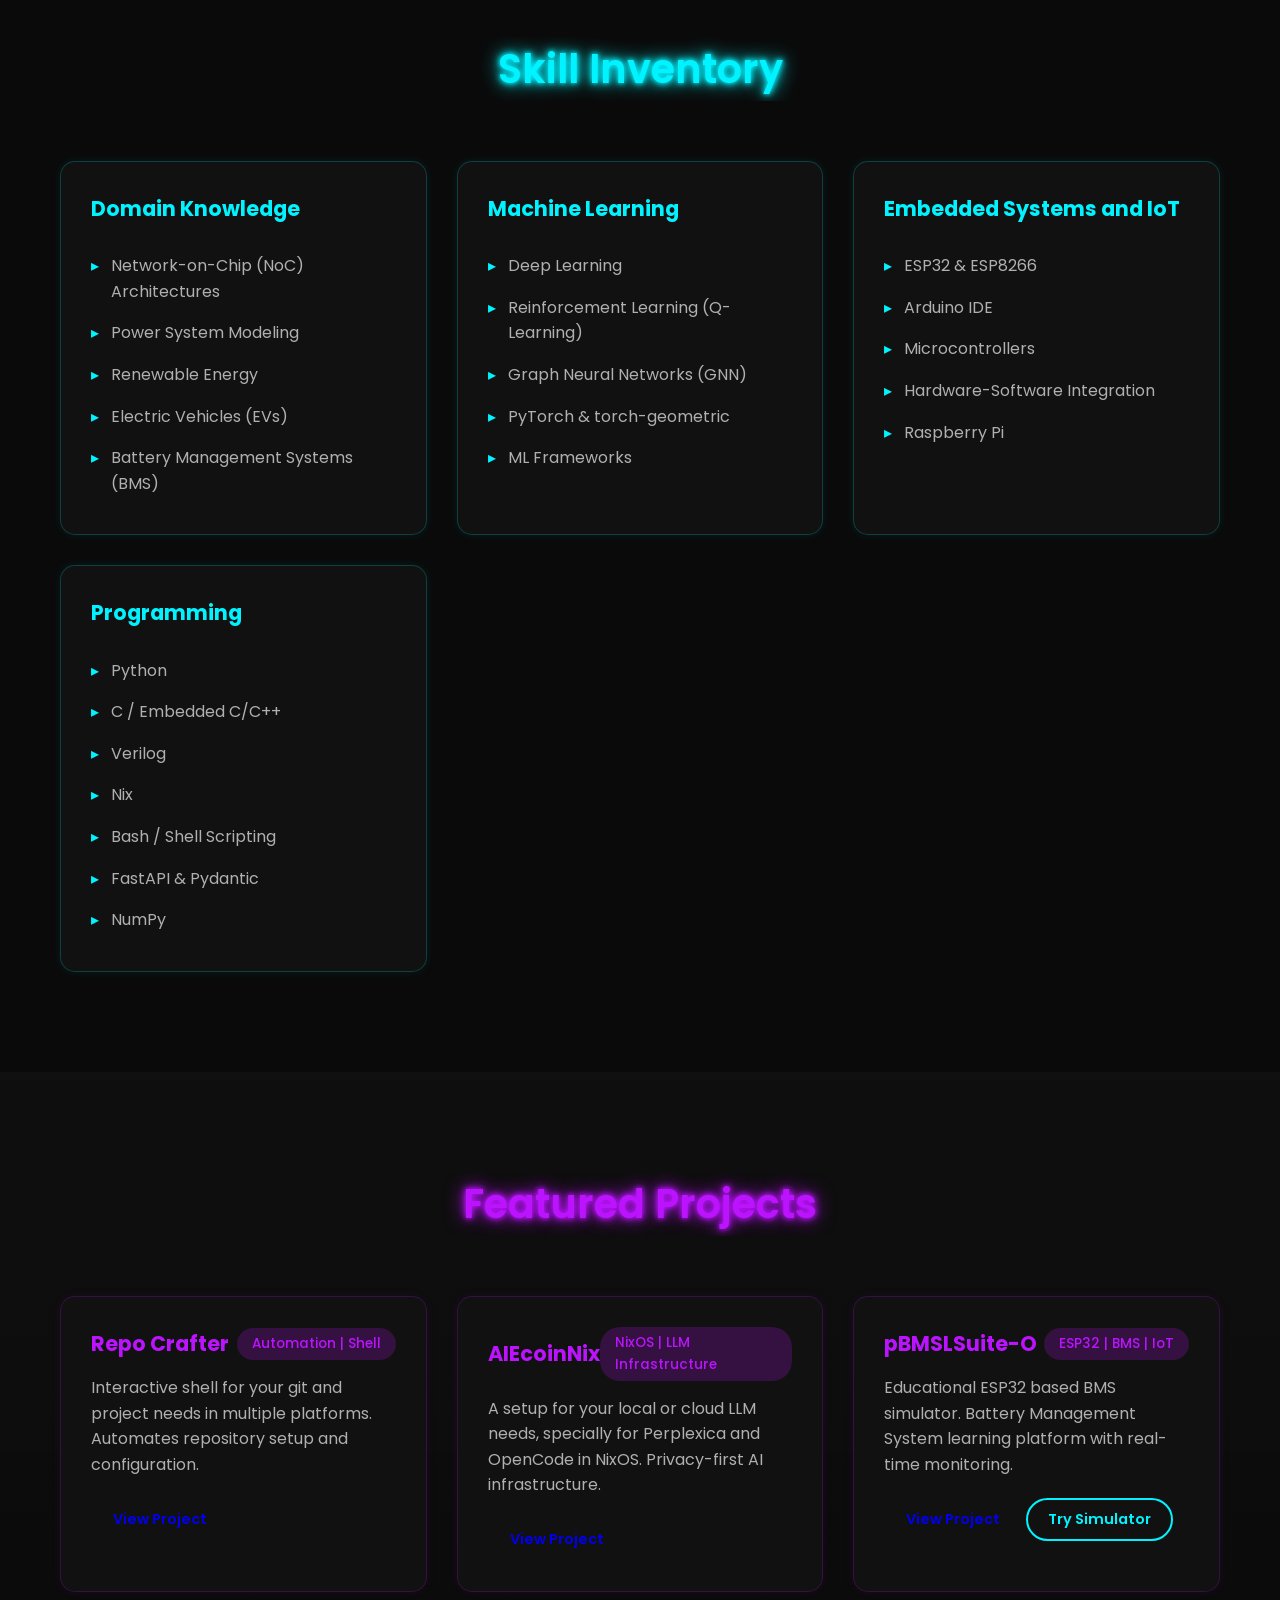
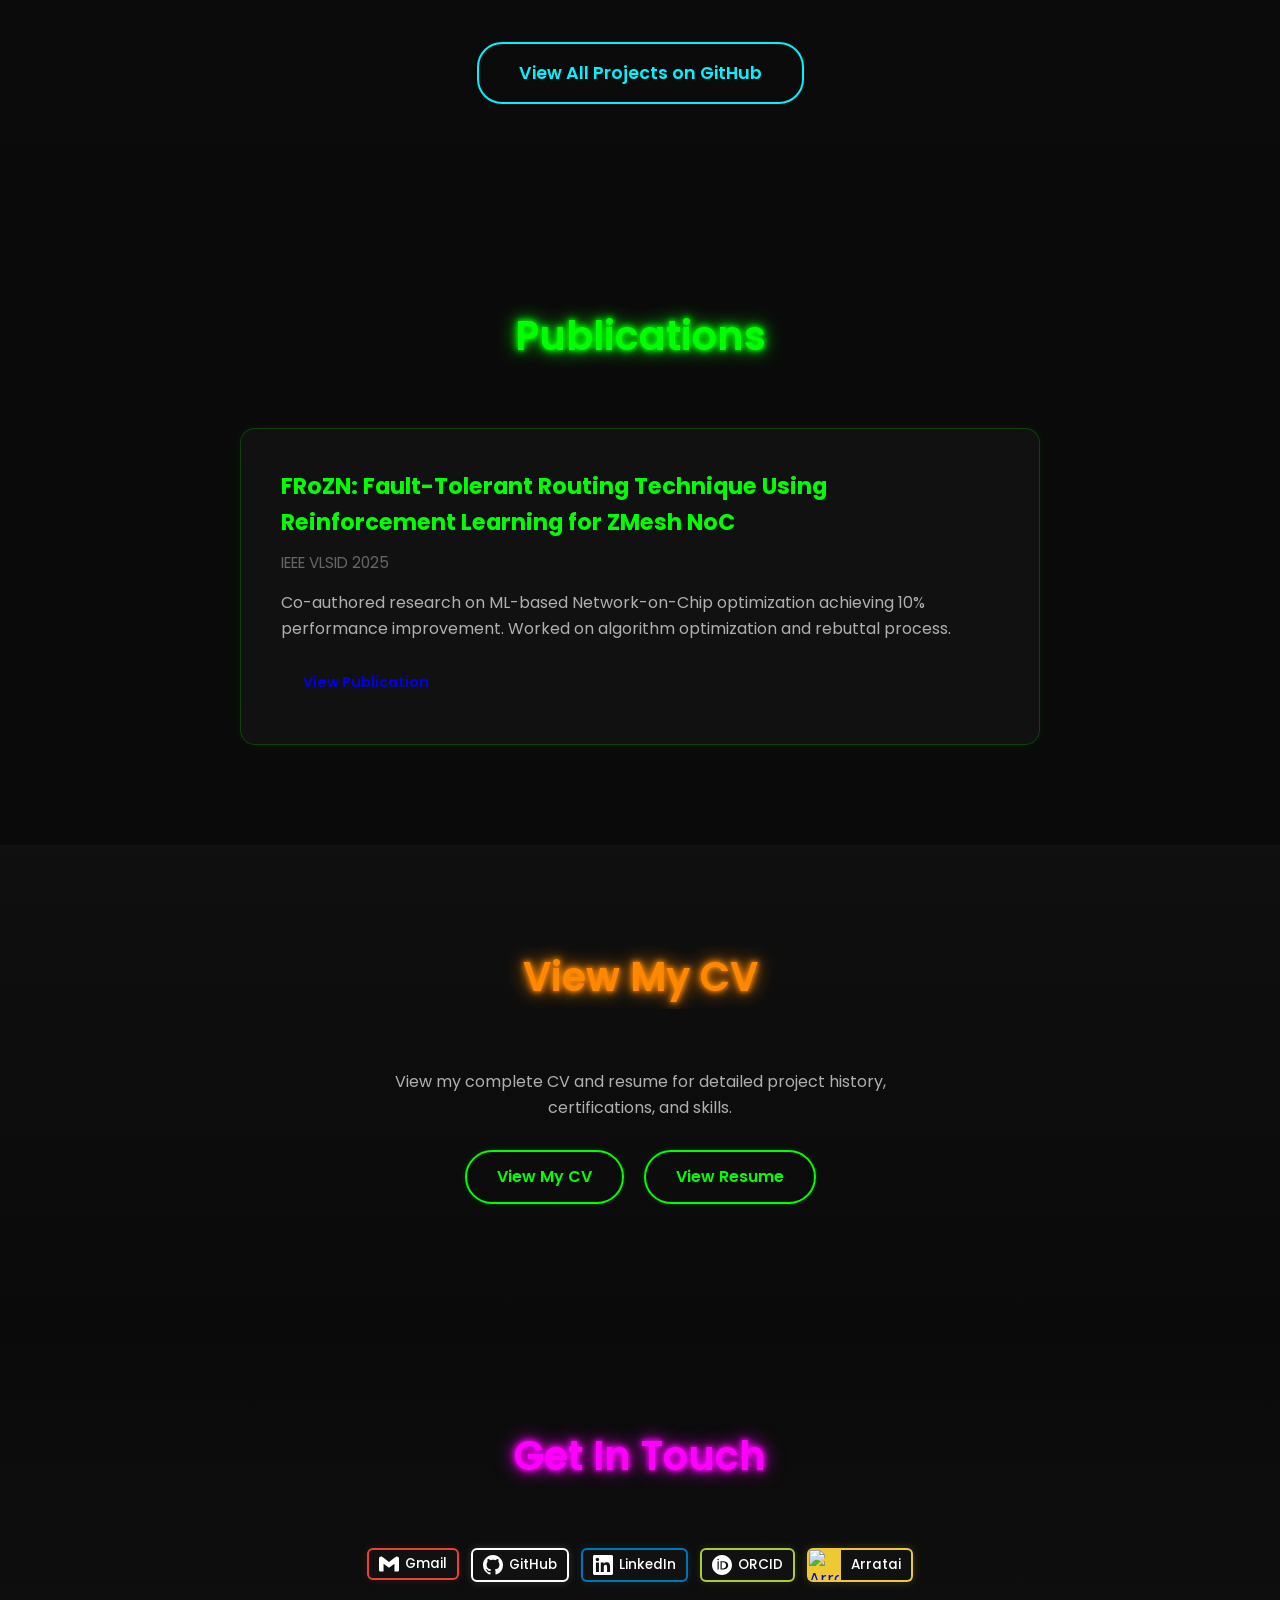
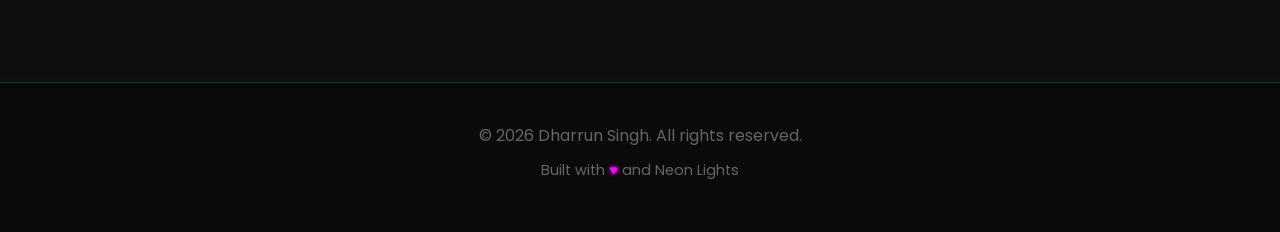
==== commit b2627053: "Updated Contact page" ====
--- a/index.html
+++ b/index.html
@@ -228,44 +228,41 @@
         <div class="container">
             <h2 class="section-title neon-text-pink">Get In Touch</h2>
             <div class="contact-content">
-                <div class="contact-info">
-                    <div class="contact-item">
-                        <span class="contact-label">Email</span>
-                        <a href="mailto:dharrunsingh@gmail.com" class="contact-value">dharrunsingh@gmail.com</a>
-                    </div>
-                    <div class="contact-item">
-                        <span class="contact-label">Phone</span>
-                        <a href="tel:+918637664377" class="contact-value">+91 8637664377</a>
-                    </div>
-                    <div class="contact-item">
-                        <span class="contact-label">Location</span>
-                        <span class="contact-value">Chennai, Tamil Nadu</span>
-                    </div>
-                </div>
                 <div class="social-links">
+                    <a href="mailto:dharrunsingh@gmail.com" target="_blank" class="social-link gmail" aria-label="Gmail">
+                        <svg height="20" width="20" viewBox="0 0 24 24" fill="currentColor">
+                            <path d="M24 5.457v13.909c0 .904-.732 1.636-1.636 1.636h-3.819V11.73L12 16.64l-6.545-4.91v9.273H1.636A1.636 1.636 0 0 1 0 19.366V5.457c0-2.023 2.309-3.178 3.927-1.964L5.455 4.64 12 9.548l6.545-4.91 1.528-1.145C21.69 2.28 24 3.434 24 5.457z"/>
+                        </svg>
+                        <span class="default-text">Gmail</span>
+                        <span class="hover-text">dharrunsingh@gmail.com</span>
+                    </a>
                     <a href="https://github.com/DevKingofEarth" target="_blank" class="social-link github" aria-label="GitHub">
                         <svg height="20" width="20" viewBox="0 0 24 24" fill="currentColor">
                             <path d="M12 0C5.37 0 0 5.37 0 12c0 5.31 3.435 9.795 8.205 11.385.6.105.825-.255.825-.57 0-.285-.015-1.23-.015-2.235-3.015.555-3.795-.735-4.035-1.41-.135-.345-.72-1.41-1.23-1.695-.42-.225-1.02-.78-.015-.795.945-.015 1.62.87 1.845 1.23 1.08 1.815 2.805 1.305 3.495.99.105-.78.42-1.305.765-1.605-2.67-.3-5.46-1.335-5.46-5.925 0-1.305.465-2.385 1.23-3.225-.12-.3-.54-1.53.12-3.18 0 0 1.005-.315 3.3 1.23.96-.27 1.98-.405 3-.405s2.04.135 3 .405c2.295-1.56 3.3-1.23 3.3-1.23.66 1.65.24 2.88.12 3.18.765.84 1.23 1.905 1.23 3.225 0 4.605-2.805 5.625-5.475 5.925.435.375.81 1.095.81 2.22 0 1.605-.015 2.895-.015 3.3 0 .315.225.69.825.57A12.02 12.02 0 0024 12c0-6.63-5.37-12-12-12z"/>
                         </svg>
-                        <span>DevKingofEarth</span>
+                        <span class="default-text">GitHub</span>
+                        <span class="hover-text">DevKingofEarth</span>
                     </a>
                     <a href="https://www.linkedin.com/in/dharrun-singh" target="_blank" class="social-link linkedin" aria-label="LinkedIn">
                         <svg height="20" width="20" viewBox="0 0 24 24" fill="currentColor">
                             <path d="M20.447 20.452h-3.554v-5.569c0-1.328-.027-3.037-1.852-3.037-1.853 0-2.136 1.445-2.136 2.939v5.667H9.351V9h3.414v1.561h.046c.477-.9 1.637-1.85 3.37-1.85 3.601 0 4.267 2.37 4.267 5.455v6.286zM5.337 7.433c-1.144 0-2.063-.926-2.063-2.065 0-1.138.92-2.063 2.063-2.063 1.14 0 2.064.925 2.064 2.063 0 1.139-.925 2.065-2.064 2.065zm1.782 13.019H3.555V9h3.564v11.452zM22.225 0H1.771C.792 0 0 .774 0 1.729v20.542C0 23.227.792 24 1.771 24h20.451C23.2 24 24 23.227 24 22.271V1.729C24 .774 23.2 0 22.222 0h.003z"/>
                         </svg>
-                        <span>dharrun-singh</span>
+                        <span class="default-text">LinkedIn</span>
+                        <span class="hover-text">dharrun-singh</span>
                     </a>
                     <a href="https://orcid.org/0009-0004-4922-1055" target="_blank" class="social-link orcid" aria-label="ORCID">
                         <svg height="20" width="20" viewBox="0 0 24 24" fill="currentColor">
                             <path d="M12 0C5.372 0 0 5.372 0 12s5.372 12 12 12 12-5.372 12-12S18.628 0 12 0zM7.369 4.378c.525 0 .947.431.947.947s-.422.947-.947.947a.95.95 0 0 1-.947-.947c0-.525.422-.947.947-.947zm-.722 3.038h1.444v10.041H6.647V7.416zm3.562 0h3.9c3.712 0 5.344 2.653 5.344 5.025 0 2.578-2.016 5.025-5.325 5.025h-3.919V7.416zm1.444 1.303v7.444h1.722c2.022 0 3.466-1.569 3.466-3.722 0-2.016-1.272-3.722-3.466-3.722h-1.722z"/>
                         </svg>
-                        <span>ORCID</span>
-                    </a>
-                    <a href="https://aratt.ai/user/@dharrunsingh" target="_blank" class="social-link arratai" aria-label="Arratai">
-                        <svg height="20" width="20" viewBox="0 0 24 24" fill="currentColor">
-                            <path d="M12 0C5.373 0 0 5.373 0 12s5.373 12 12 12 12-5.373 12-12S18.627 0 12 0zm4.5 12.5h-3v-3c0-1.104-.896-2-2-2s-2 .896-2 2v3h-3c-1.104 0-2 .896-2 2s.896 2 2 2h3v3c0 1.104.896 2 2 2s2-.896 2-2v-3h3c1.104 0 2-.896 2-2s-.896-2-2-2z"/>
-                        </svg>
-                        <span>Arratai</span>
+                        <span class="default-text">ORCID</span>
+                        <span class="hover-text">0009-0004-4922-1055</span>
+                    </a>
+                    <a href="https://aratt.ai/user/@dharrunsingh" target="_blank" class="arratai-split-btn" aria-label="Arratai">
+                        <div class="arratai-icon-segment">
+                            <img src="arattai-icon.png" alt="Arratai">
+                        </div>
+                        <span class="arratai-default">Arratai</span>
+                        <span class="arratai-hover">@dharrunsingh</span>
                     </a>
                 </div>
             </div>
--- a/style.css
+++ b/style.css
@@ -595,9 +595,9 @@
 }
 
 .contact-content {
-    display: grid;
-    grid-template-columns: 1fr 1fr;
-    gap: 60px;
+    display: flex;
+    justify-content: center;
+    width: 100%;
 }
 
 .contact-info {
@@ -644,13 +644,15 @@
     display: flex;
     flex-direction: row;
     justify-content: center;
-    gap: 16px;
+    gap: 12px;
     flex-wrap: wrap;
+    width: 100%;
 }
 
 .social-link {
     display: inline-flex;
     align-items: center;
+    gap: 6px;
     padding: 4px 10px;
     text-align: center;
     text-decoration: none;
@@ -660,6 +662,7 @@
     line-height: 1;
     height: fit-content;
     transition: all 0.3s ease;
+    position: relative;
 }
 
 .social-link.github {
@@ -674,6 +677,21 @@
     box-shadow: 0 0 15px rgba(255, 255, 255, 0.4);
 }
 
+.social-link.gmail {
+    background: var(--bg-card);
+    color: var(--text-primary);
+    border: 2px solid #EA4335;
+    box-shadow: 0 0 8px rgba(234, 67, 53, 0.15);
+    padding: 4px 10px;
+    gap: 6px;
+}
+
+.social-link.gmail:hover {
+    background: #EA4335;
+    box-shadow: 0 0 15px rgba(234, 67, 53, 0.4);
+    color: #fff;
+}
+
 .social-link.linkedin {
     background: var(--bg-card);
     color: var(--text-primary);
@@ -698,16 +716,108 @@
     box-shadow: 0 0 15px rgba(166, 206, 57, 0.4);
 }
 
-.social-link.arratai {
+/* ===== Arratai Split Button ===== */
+.arratai-split-btn {
+    display: inline-flex;
+    align-items: center;
+    text-decoration: none;
+    transition: transform 0.3s ease;
+    height: fit-content;
+    border-radius: 6px;
+    overflow: visible;
+    position: relative;
+}
+
+/* Left Segment: Icon */
+.arratai-icon-segment {
+    background: #EDC934;
+    border: 2px solid #EDC934;
+    border-radius: 6px 0 0 6px;
+    width: 34px;
+    height: 34px;
+    flex-shrink: 0;
+    display: flex;
+    align-items: center;
+    justify-content: center;
+    box-shadow: 0 0 10px rgba(237, 201, 52, 0.2);
+    transition: all 0.3s ease;
+}
+
+.arratai-icon-segment img {
+    width: 100%;
+    height: 100%;
+    object-fit: cover;
+}
+
+/* Right Segment: Text */
+.arratai-split-btn span {
     background: var(--bg-card);
+    border: 2px solid #EDC934;
+    border-left: none;
+    border-radius: 0 6px 6px 0;
+    padding: 0 10px;
+    display: flex;
+    align-items: center;
     color: var(--text-primary);
-    border: 2px solid var(--neon-orange);
-    box-shadow: 0 0 8px rgba(255, 136, 0, 0.15);
-}
-
-.social-link.arratai:hover {
-    background: var(--neon-orange);
-    box-shadow: 0 0 15px rgba(255, 136, 0, 0.4);
+    font-weight: 500;
+    font-size: 0.85rem;
+    height: 34px;
+    box-shadow: 0 0 10px rgba(237, 201, 52, 0.2);
+    transition: all 0.3s ease;
+}
+
+/* Hover Effects */
+.arratai-split-btn:hover {
+    transform: translateY(-3px);
+}
+
+.arratai-split-btn:hover .arratai-icon-segment {
+    border-radius: 6px 0 0 6px;
+    box-shadow: 0 0 20px #EDC934;
+}
+
+.arratai-split-btn:hover span {
+    background: #EDC934;
+    border-radius: 0 6px 6px 0;
+    box-shadow: 0 0 20px #EDC934;
+    color: #000;
+}
+
+/* Arratai hover text show/hide - simple */
+.arratai-split-btn .arratai-hover {
+    display: none;
+}
+
+.arratai-split-btn:hover .arratai-default {
+    display: none;
+}
+
+.arratai-split-btn:hover .arratai-hover {
+    display: inline;
+}
+
+/* Mobile Mode */
+@media (max-width: 768px) {
+    .arratai-split-btn .arratai-default,
+    .arratai-split-btn .arratai-hover {
+        display: none;
+    }
+    
+    .arratai-icon-segment {
+        border-radius: 6px;
+        width: 40px;
+        height: 40px;
+    }
+    
+    /* Hide hover text on mobile */
+    .social-link .hover-text {
+        display: none;
+    }
+    
+    /* On hover, ensure all corners are rounded */
+    .arratai-split-btn:hover .arratai-icon-segment {
+        border-radius: 6px;
+    }
 }
 
 /* Social Link Icons */
@@ -731,6 +841,47 @@
 .social-link span {
     font-size: 0.85rem;
     line-height: 1;
+}
+
+/* Smooth hover transitions */
+.social-link .hover-text,
+.social-link .default-text,
+.arratai-split-btn .arratai-default,
+.arratai-split-btn .arratai-hover {
+    visibility: visible;
+    opacity: 1;
+    transition: opacity 0.3s ease-in-out;
+}
+
+.social-link .hover-text,
+.arratai-split-btn .arratai-hover {
+    visibility: hidden;
+    opacity: 0;
+    position: absolute;
+    white-space: nowrap;
+    left: 50%;
+    transform: translateX(-50%);
+    pointer-events: none;
+    transition: opacity 0.3s ease-in-out;
+}
+
+.social-link:hover .hover-text,
+.social-link:hover .default-text,
+.arratai-split-btn:hover .arratai-hover,
+.arratai-split-btn:hover .arratai-default {
+    visibility: visible;
+    opacity: 1;
+    position: static;
+    transform: none;
+}
+
+.social-link:hover .default-text,
+.arratai-split-btn:hover .arratai-default {
+    visibility: hidden;
+    opacity: 0;
+    position: absolute;
+    transform: translateX(-50%);
+    left: 50%;
 }
 
 /* ===== CV Download Section ===== */
@@ -847,13 +998,11 @@
 
     .social-link.github,
     .social-link.linkedin,
-    .social-link.orcid,
-    .social-link.arratai {
-        padding: 10px 12px;
-    }
-}
-
-@media (max-width: 768px) {
+    .social-link.orcid {
+        padding: 8px 10px;
+    }
+
+    @media (max-width: 768px) {
     .hero h1 {
         font-size: 2.5rem;
     }
@@ -885,7 +1034,8 @@
 
     .social-link.github,
     .social-link.linkedin,
-    .social-link.orcid {
+    .social-link.orcid,
+    .social-link.gmail {
         padding: 8px 10px;
     }
 
@@ -895,7 +1045,9 @@
 }
 
     .social-link.github,
-    .social-link.linkedin {
+    .social-link.linkedin,
+    .social-link.orcid,
+    .social-link.gmail {
         padding: 8px 10px;
     }
 
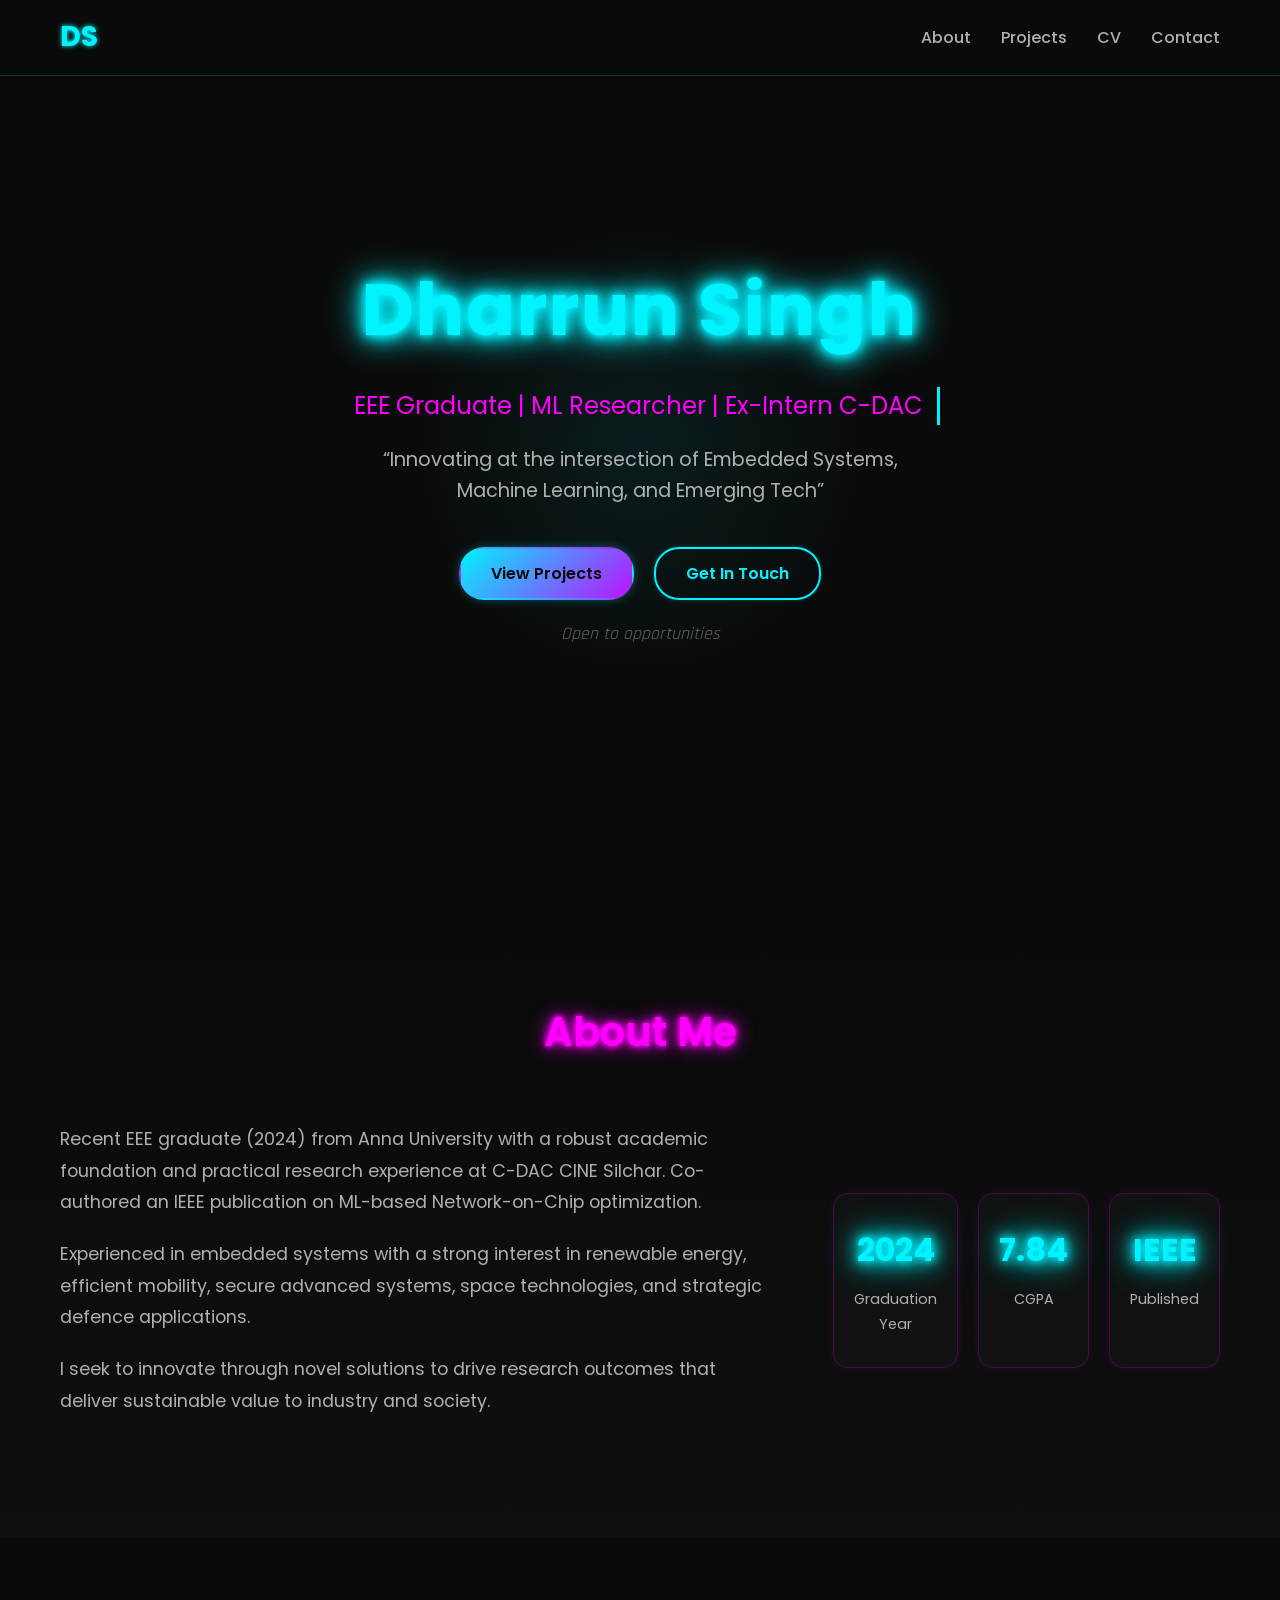
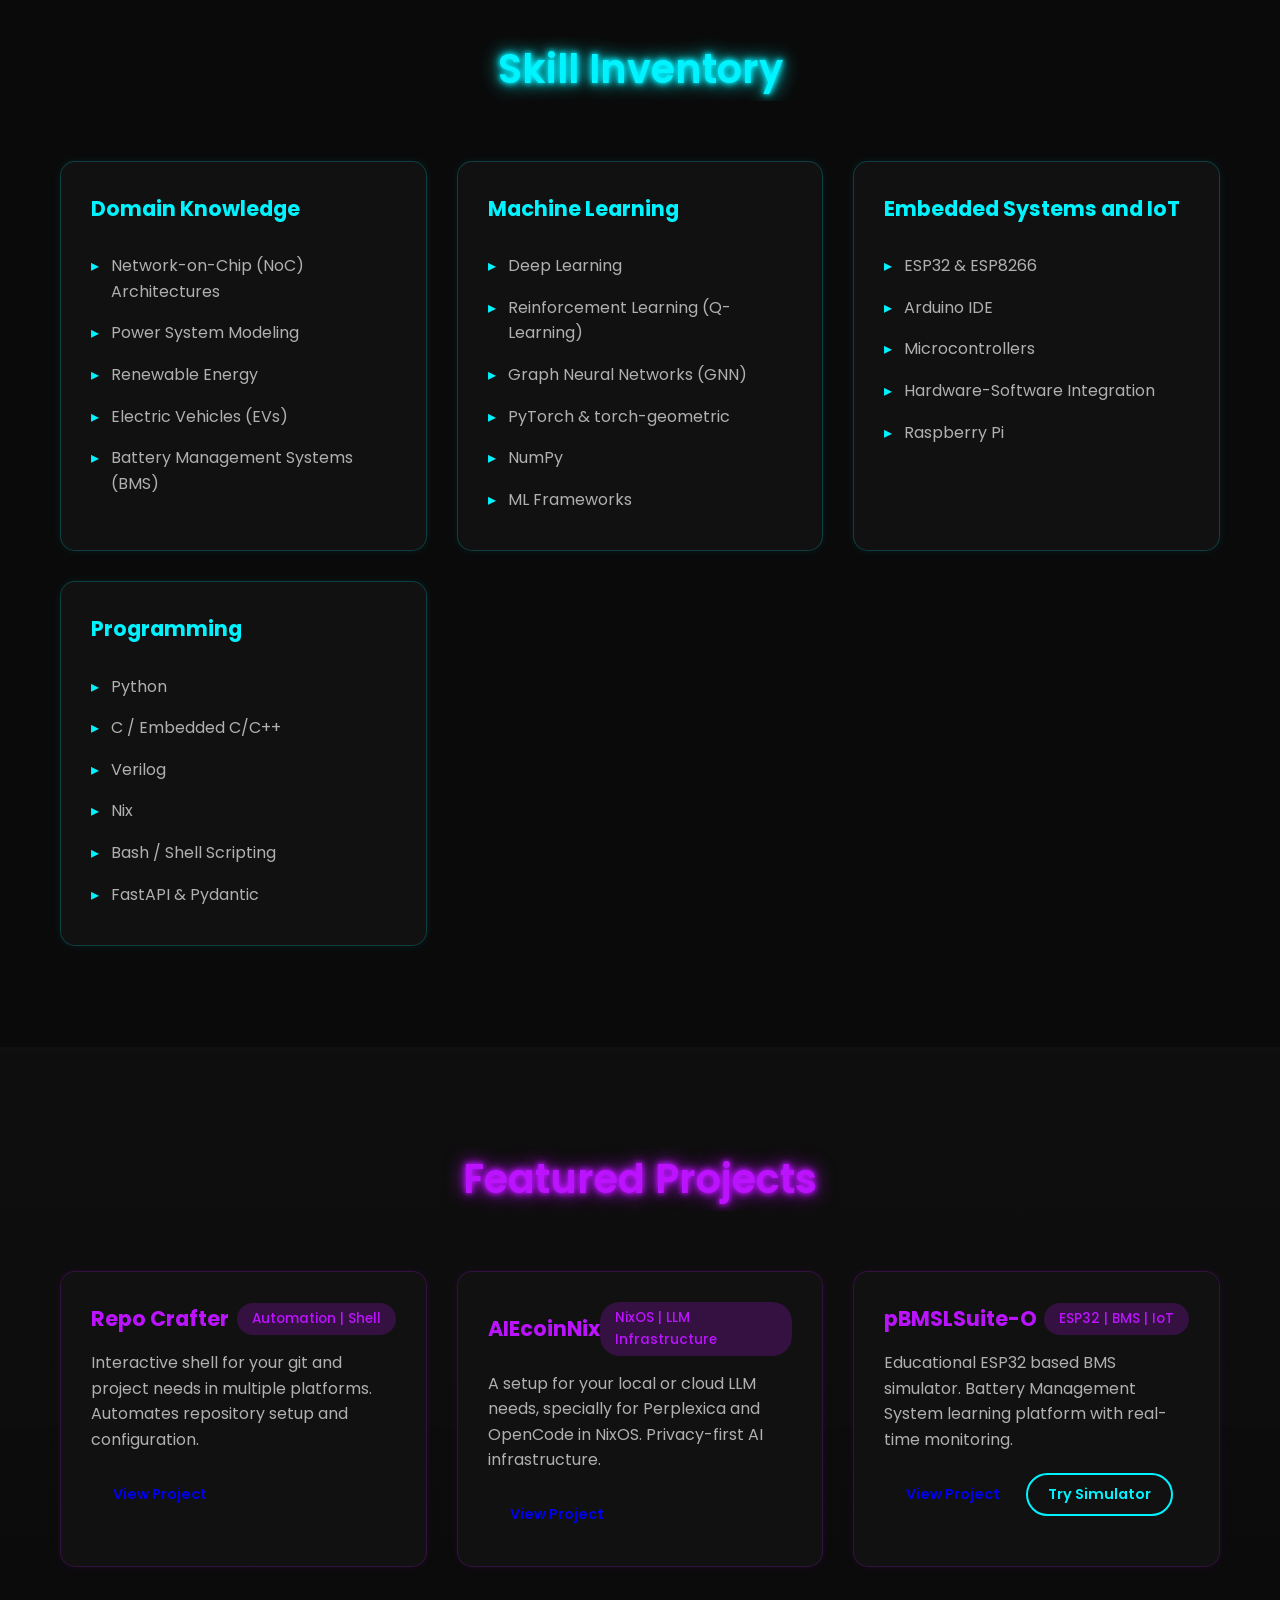
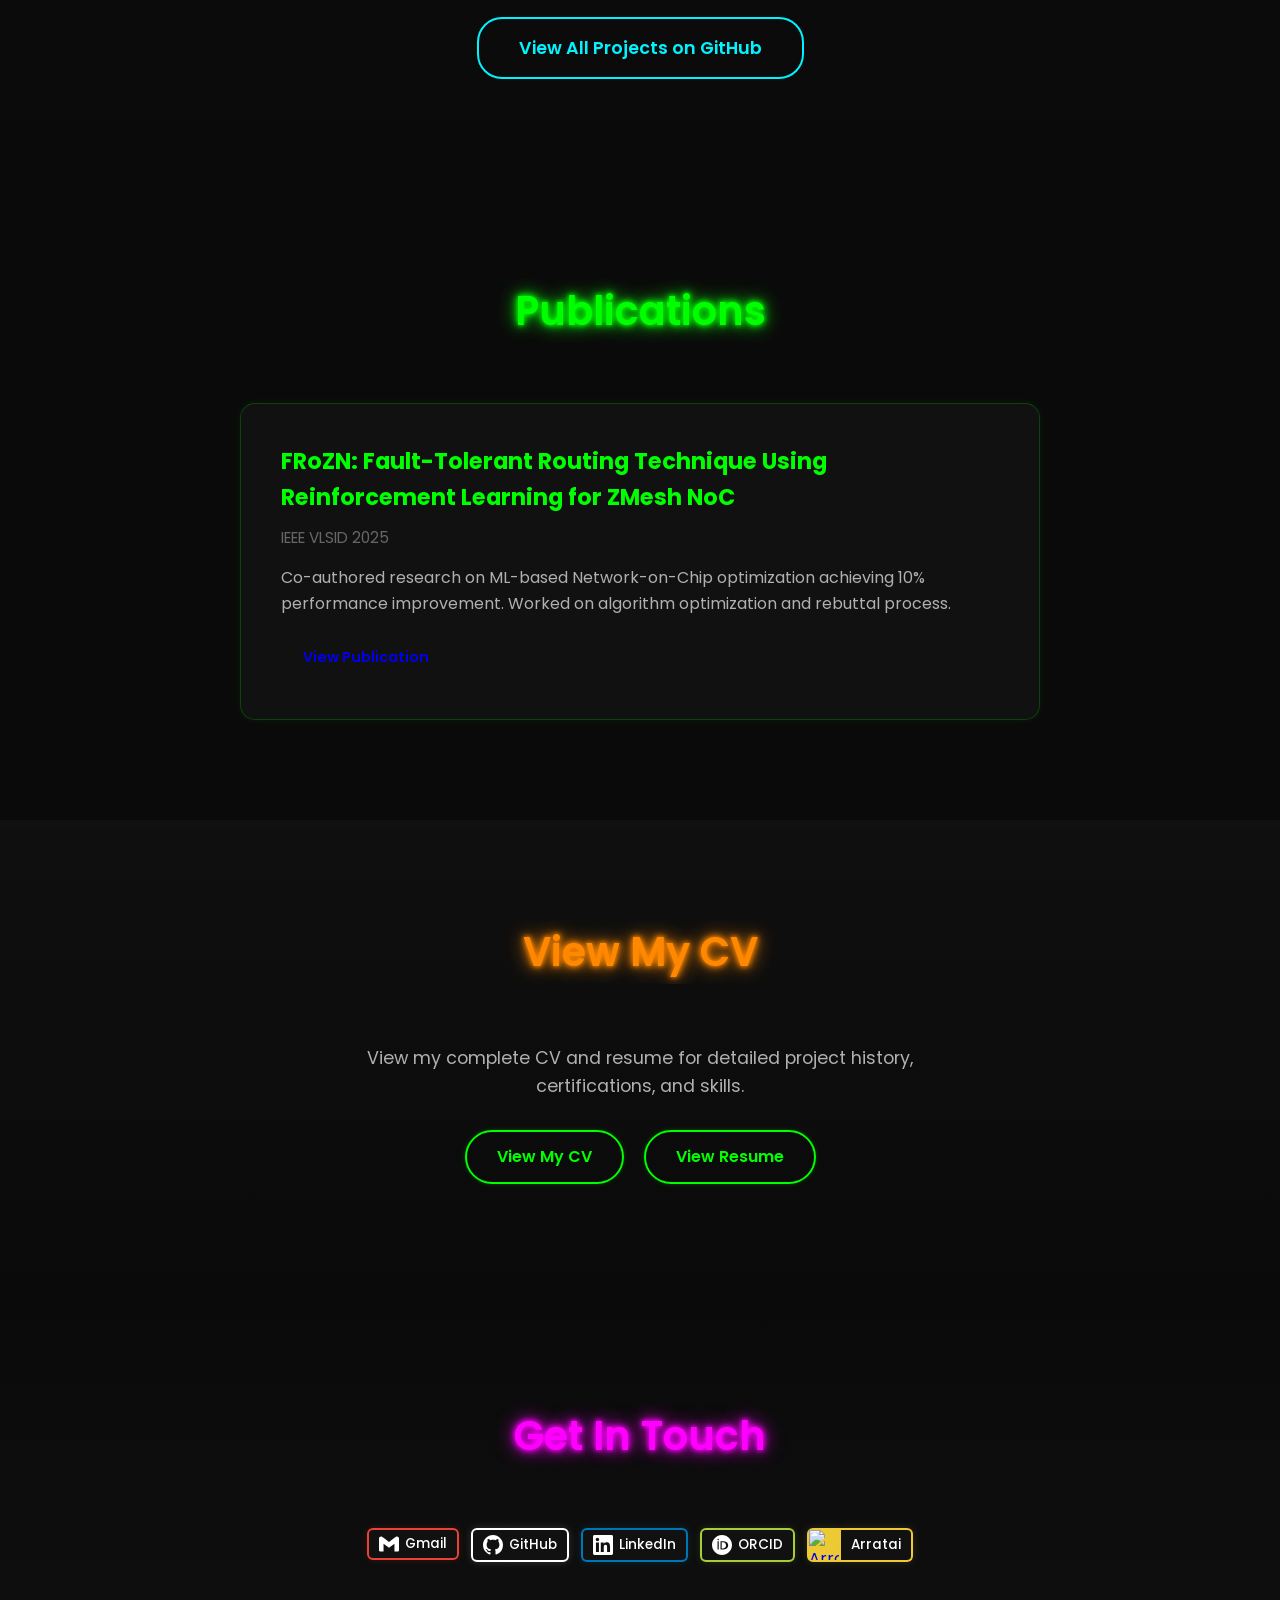
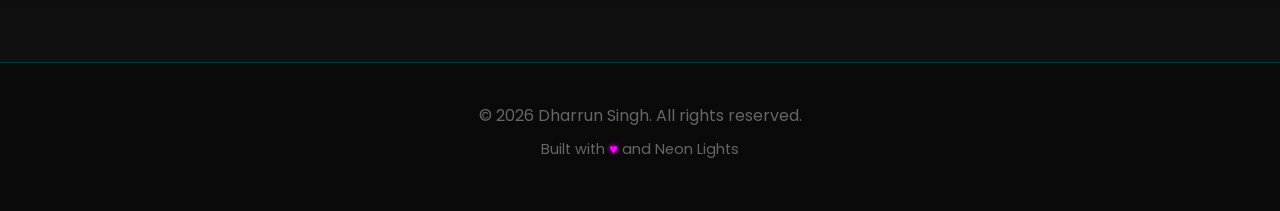
==== commit c0c4e907: "Cleaned up CSS and moved NumPy to ML skills" ====
--- a/index.html
+++ b/index.html
@@ -111,6 +111,7 @@
                         <li>Reinforcement Learning (Q-Learning)</li>
                         <li>Graph Neural Networks (GNN)</li>
                         <li>PyTorch & torch-geometric</li>
+                        <li>NumPy</li>
                         <li>ML Frameworks</li>
                     </ul>
                 </div>
@@ -133,7 +134,6 @@
                         <li>Nix</li>
                         <li>Bash / Shell Scripting</li>
                         <li>FastAPI & Pydantic</li>
-                        <li>NumPy</li>
                     </ul>
                 </div>
             </div>
--- a/style.css
+++ b/style.css
@@ -716,12 +716,16 @@
     box-shadow: 0 0 15px rgba(166, 206, 57, 0.4);
 }
 
+.social-link.orcid:hover span {
+    color: #000;
+}
+
 /* ===== Arratai Split Button ===== */
 .arratai-split-btn {
     display: inline-flex;
     align-items: center;
     text-decoration: none;
-    transition: transform 0.3s ease;
+    transition: all 0.3s ease-in-out;
     height: fit-content;
     border-radius: 6px;
     overflow: visible;
@@ -739,8 +743,8 @@
     display: flex;
     align-items: center;
     justify-content: center;
-    box-shadow: 0 0 10px rgba(237, 201, 52, 0.2);
-    transition: all 0.3s ease;
+    box-shadow: 0 0 8px rgba(237, 201, 52, 0.15);
+    transition: all 0.3s ease-in-out;
 }
 
 .arratai-icon-segment img {
@@ -762,24 +766,20 @@
     font-weight: 500;
     font-size: 0.85rem;
     height: 34px;
-    box-shadow: 0 0 10px rgba(237, 201, 52, 0.2);
-    transition: all 0.3s ease;
-}
-
-/* Hover Effects */
-.arratai-split-btn:hover {
-    transform: translateY(-3px);
-}
-
+    box-shadow: 0 0 8px rgba(237, 201, 52, 0.15);
+    transition: all 0.3s ease-in-out;
+}
+
+/* Hover Effects - Professional (no jump, soft glow) */
 .arratai-split-btn:hover .arratai-icon-segment {
     border-radius: 6px 0 0 6px;
-    box-shadow: 0 0 20px #EDC934;
+    box-shadow: 0 0 15px rgba(237, 201, 52, 0.3);
 }
 
 .arratai-split-btn:hover span {
     background: #EDC934;
     border-radius: 0 6px 6px 0;
-    box-shadow: 0 0 20px #EDC934;
+    box-shadow: 0 0 15px rgba(237, 201, 52, 0.3);
     color: #000;
 }
 
@@ -812,6 +812,11 @@
     /* Hide hover text on mobile */
     .social-link .hover-text {
         display: none;
+    }
+    
+    /* Hide Arratai hover text on mobile */
+    .arratai-split-btn .arratai-hover {
+        display: none !important;
     }
     
     /* On hover, ensure all corners are rounded */
@@ -1003,60 +1008,81 @@
     }
 
     @media (max-width: 768px) {
-    .hero h1 {
-        font-size: 2.5rem;
-    }
-
-    .subtitle {
-        font-size: 1.2rem;
-    }
-
-    .section-title {
-        font-size: 2rem;
-    }
-
-    .skills-grid {
-        grid-template-columns: 1fr;
-    }
-
-    .projects-grid {
-        grid-template-columns: 1fr;
-    }
-
-    .about-stats {
-        grid-template-columns: 1fr;
-    }
-
-    /* Social icons - hide username when squeezed (tablet/mobile), square-ish */
-    .social-link span {
+        .hero h1 {
+            font-size: 2.5rem;
+        }
+
+        .subtitle {
+            font-size: 1.2rem;
+        }
+
+        .section-title {
+            font-size: 2rem;
+        }
+
+        .skills-grid {
+            grid-template-columns: 1fr;
+        }
+
+        .projects-grid {
+            grid-template-columns: 1fr;
+        }
+
+        .about-stats {
+            grid-template-columns: 1fr;
+        }
+
+        /* Social icons - hide username when squeezed (tablet/mobile), square-ish */
+        .social-link span {
+            display: none;
+        }
+
+        .social-link.github,
+        .social-link.linkedin,
+        .social-link.orcid,
+        .social-link.gmail {
+            padding: 8px 10px;
+        }
+
+        .social-links {
+            flex-direction: row;
+        }
+        
+        /* Hide Arratai text on mobile */
+        .arratai-split-btn .arratai-default,
+        .arratai-split-btn .arratai-hover {
+            display: none;
+        }
+        
+        .arratai-icon-segment {
+            border-radius: 6px;
+            width: 40px;
+            height: 40px;
+        }
+        
+        /* Hide hover text on mobile */
+        .social-link .hover-text {
+            display: none;
+        }
+        
+        /* Hide Arratai hover text on mobile */
+        .arratai-split-btn .arratai-hover {
+            display: none !important;
+        }
+        
+        /* On hover, ensure all corners are rounded */
+        .arratai-split-btn:hover .arratai-icon-segment {
+            border-radius: 6px;
+        }
+    }
+    
+    /* Tablet specific: hide Arratai text */
+    .arratai-split-btn .arratai-default,
+    .arratai-split-btn .arratai-hover {
         display: none;
     }
 
-    .social-link.github,
-    .social-link.linkedin,
-    .social-link.orcid,
-    .social-link.gmail {
-        padding: 8px 10px;
-    }
-
-    .social-links {
-        flex-direction: row;
-    }
-}
-
-    .social-link.github,
-    .social-link.linkedin,
-    .social-link.orcid,
-    .social-link.gmail {
-        padding: 8px 10px;
-    }
-
-    .social-links {
-        flex-direction: row;
-    }
-}
-
-.hero-buttons {
+    .hero-buttons {
         flex-direction: column;
         align-items: center;
     }
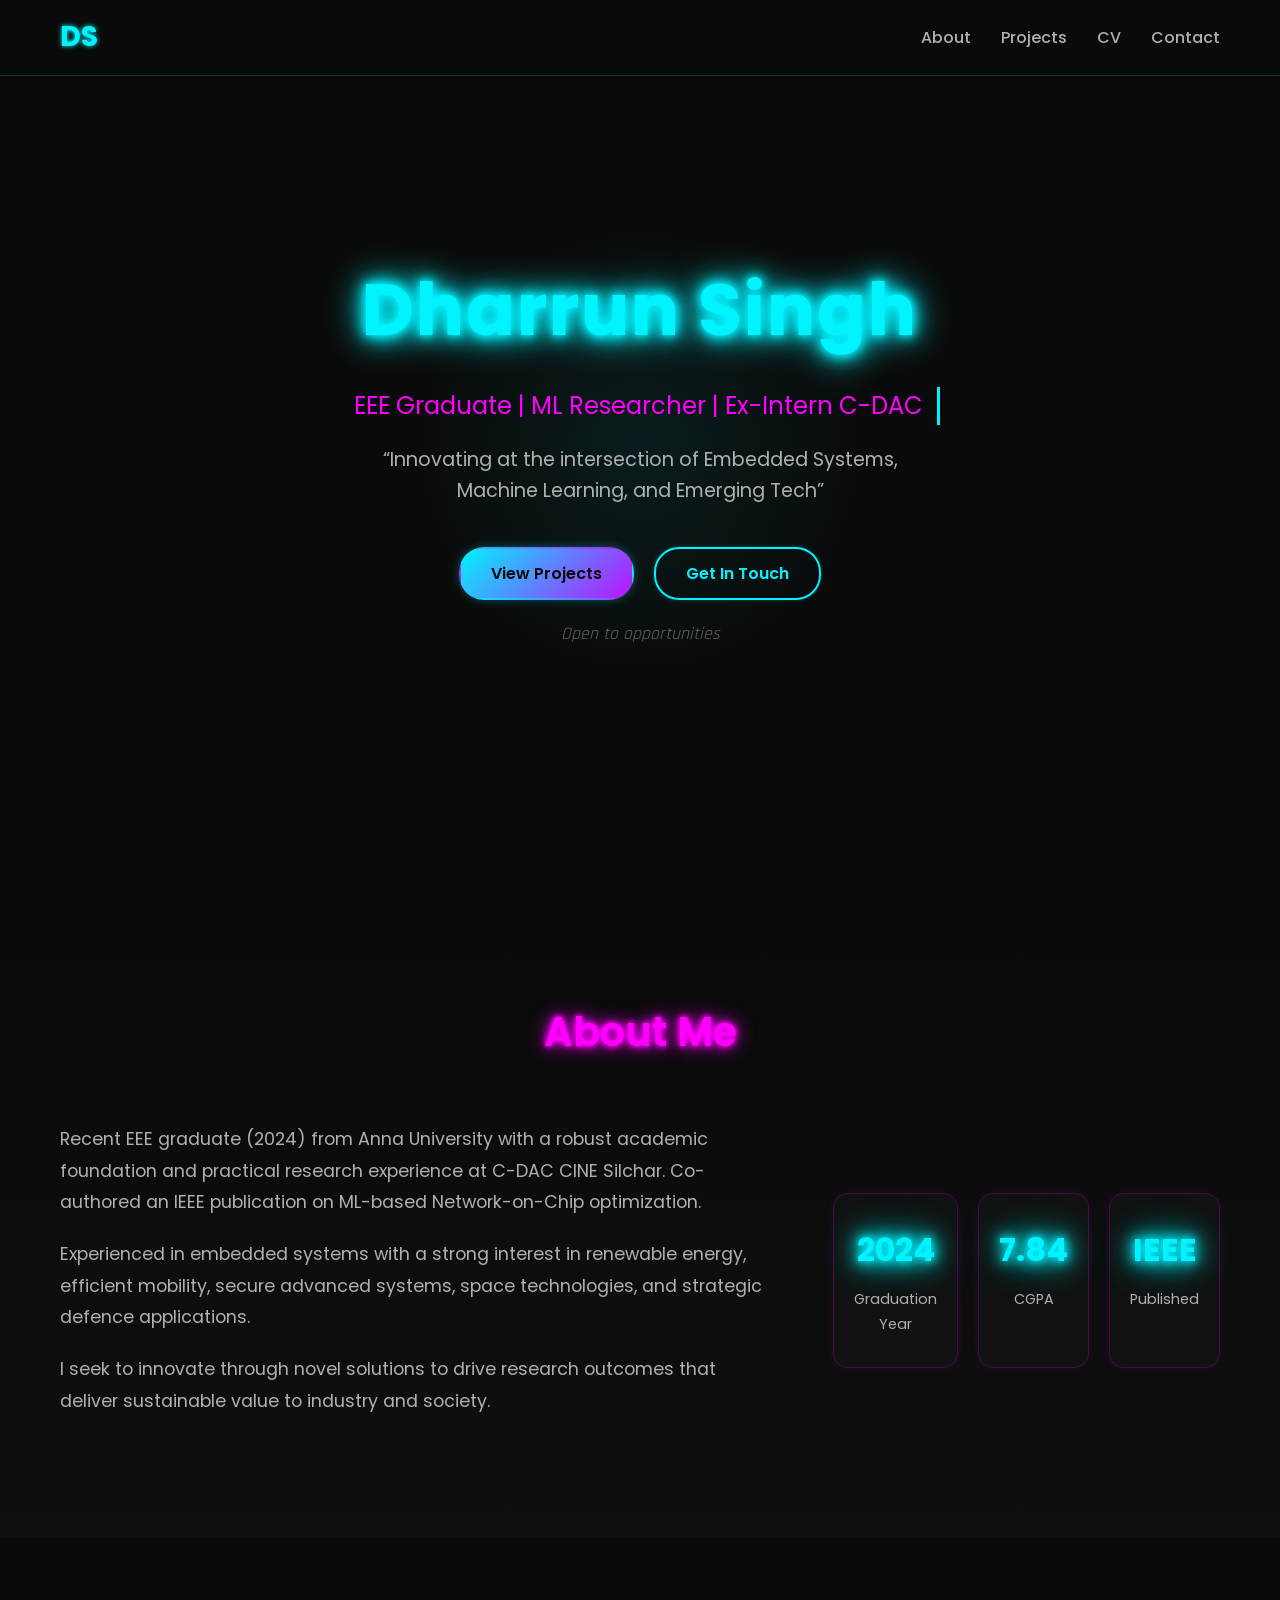
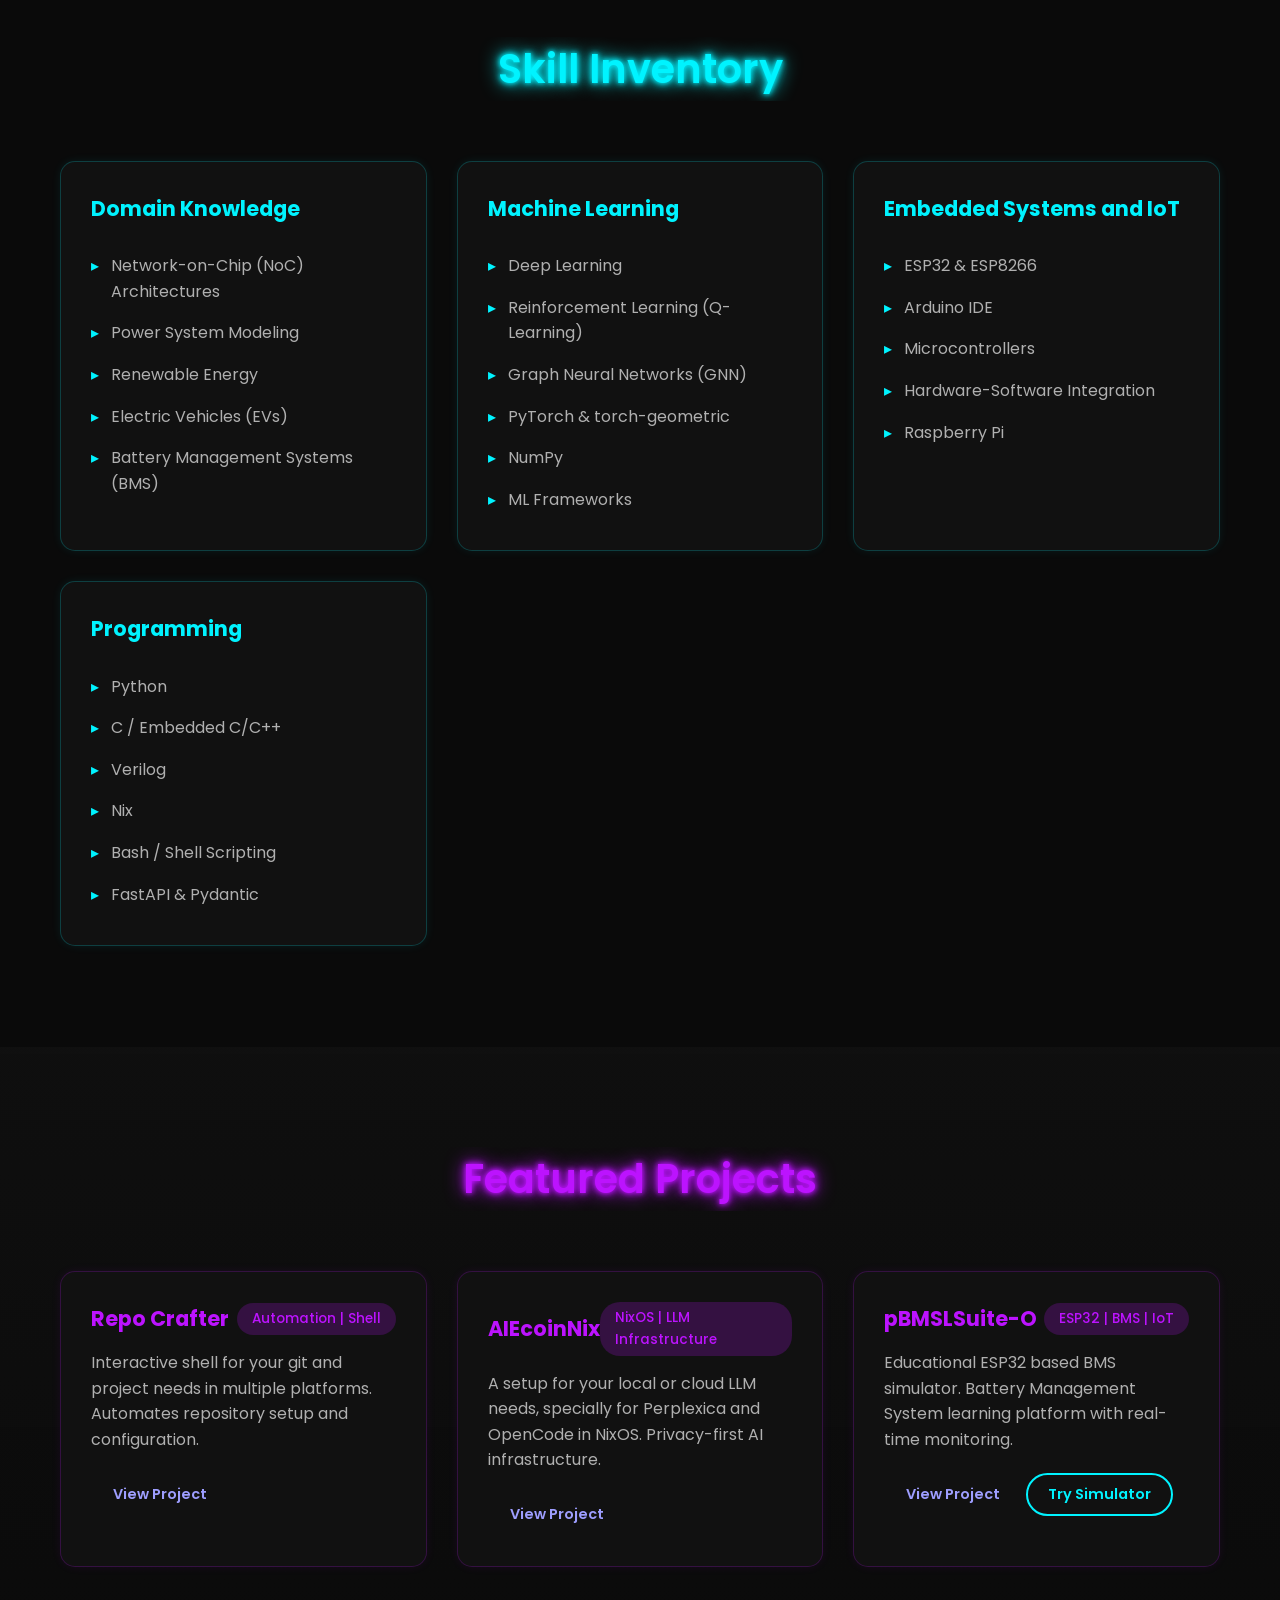
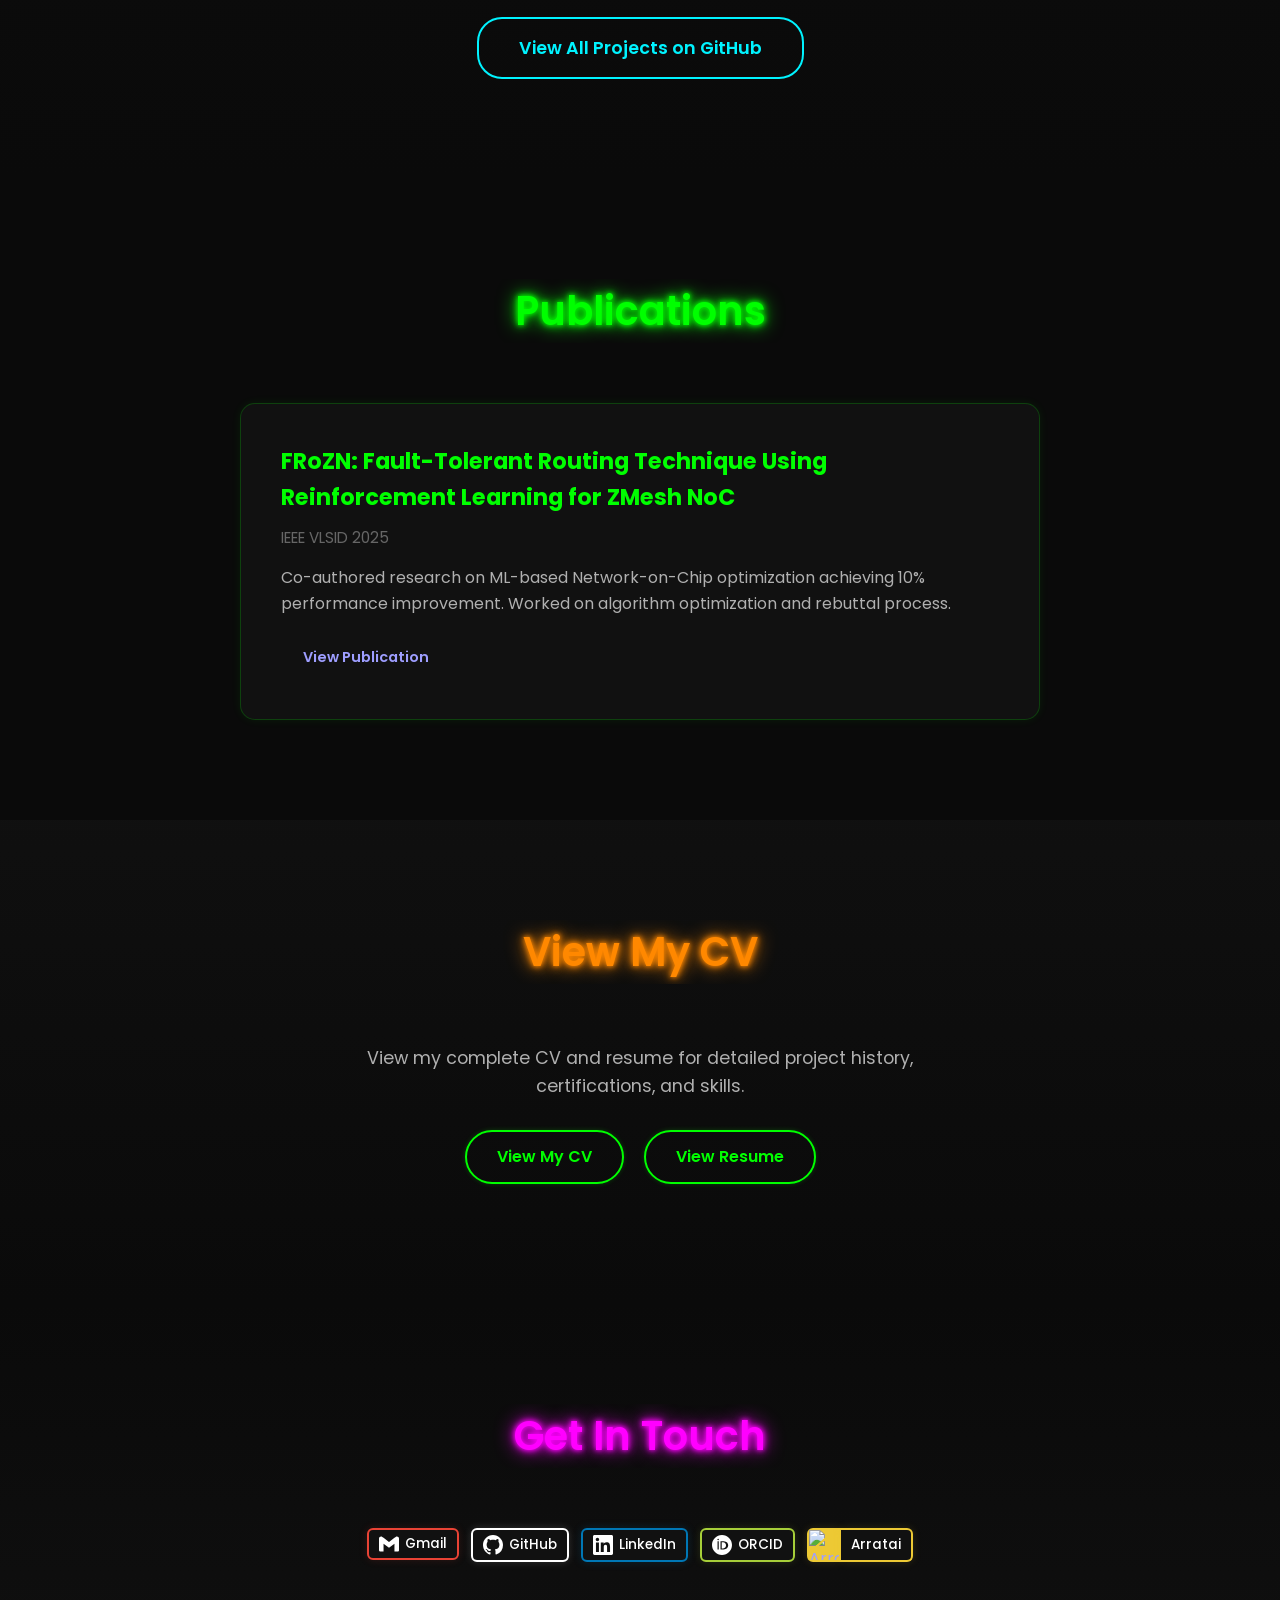
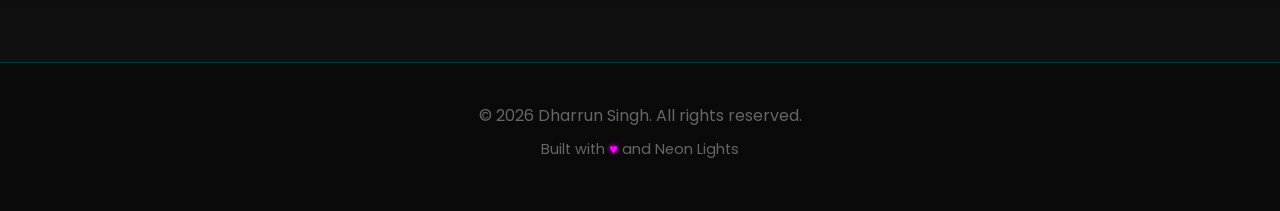
==== commit fcb1448c: "SEO complete" ====
--- a/index.html
+++ b/index.html
@@ -7,6 +7,10 @@
     <meta name="description" content="EEE Graduate (2024) from Anna University | ML Researcher at C-DAC CINE | IEEE Published | Embedded Systems & IoT Developer">
     <meta name="keywords" content="Dharrun Singh, ML Researcher, Embedded Systems, IoT, EEE Graduate, C-DAC, IEEE">
     <meta name="author" content="Dharrun Singh">
+    <meta name="google-site-verification" content="BCJKmkj5Tqpn_lBOM4eevVDJvyX9jAuv2qftzXzZAeE" />
+    <meta name="color-scheme" content="dark">
+    <meta name="theme-color" content="#0E0E0E">
+    <link rel="canonical" href="https://devkingofearth.github.io">
 
     <!-- Open Graph for LinkedIn/Social Sharing -->
     <meta property="og:title" content="Dharrun Singh - Portfolio">
